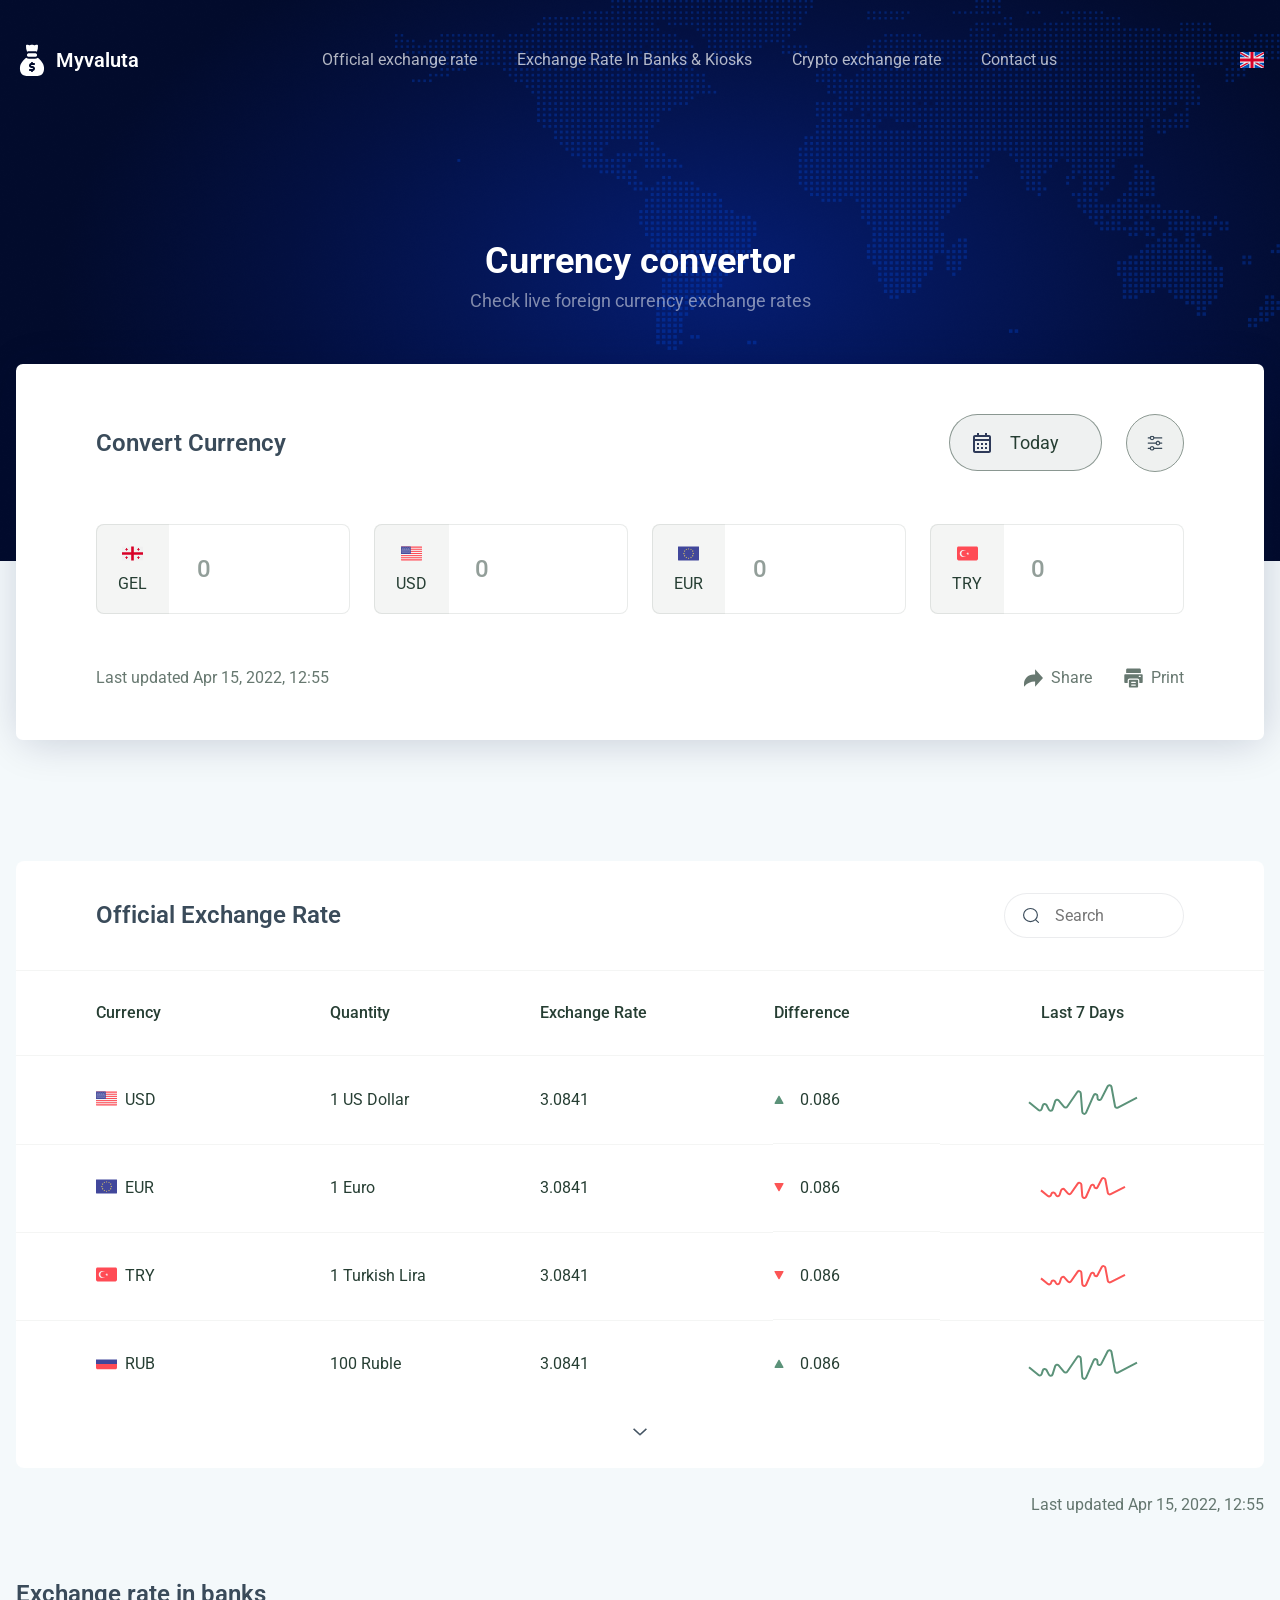
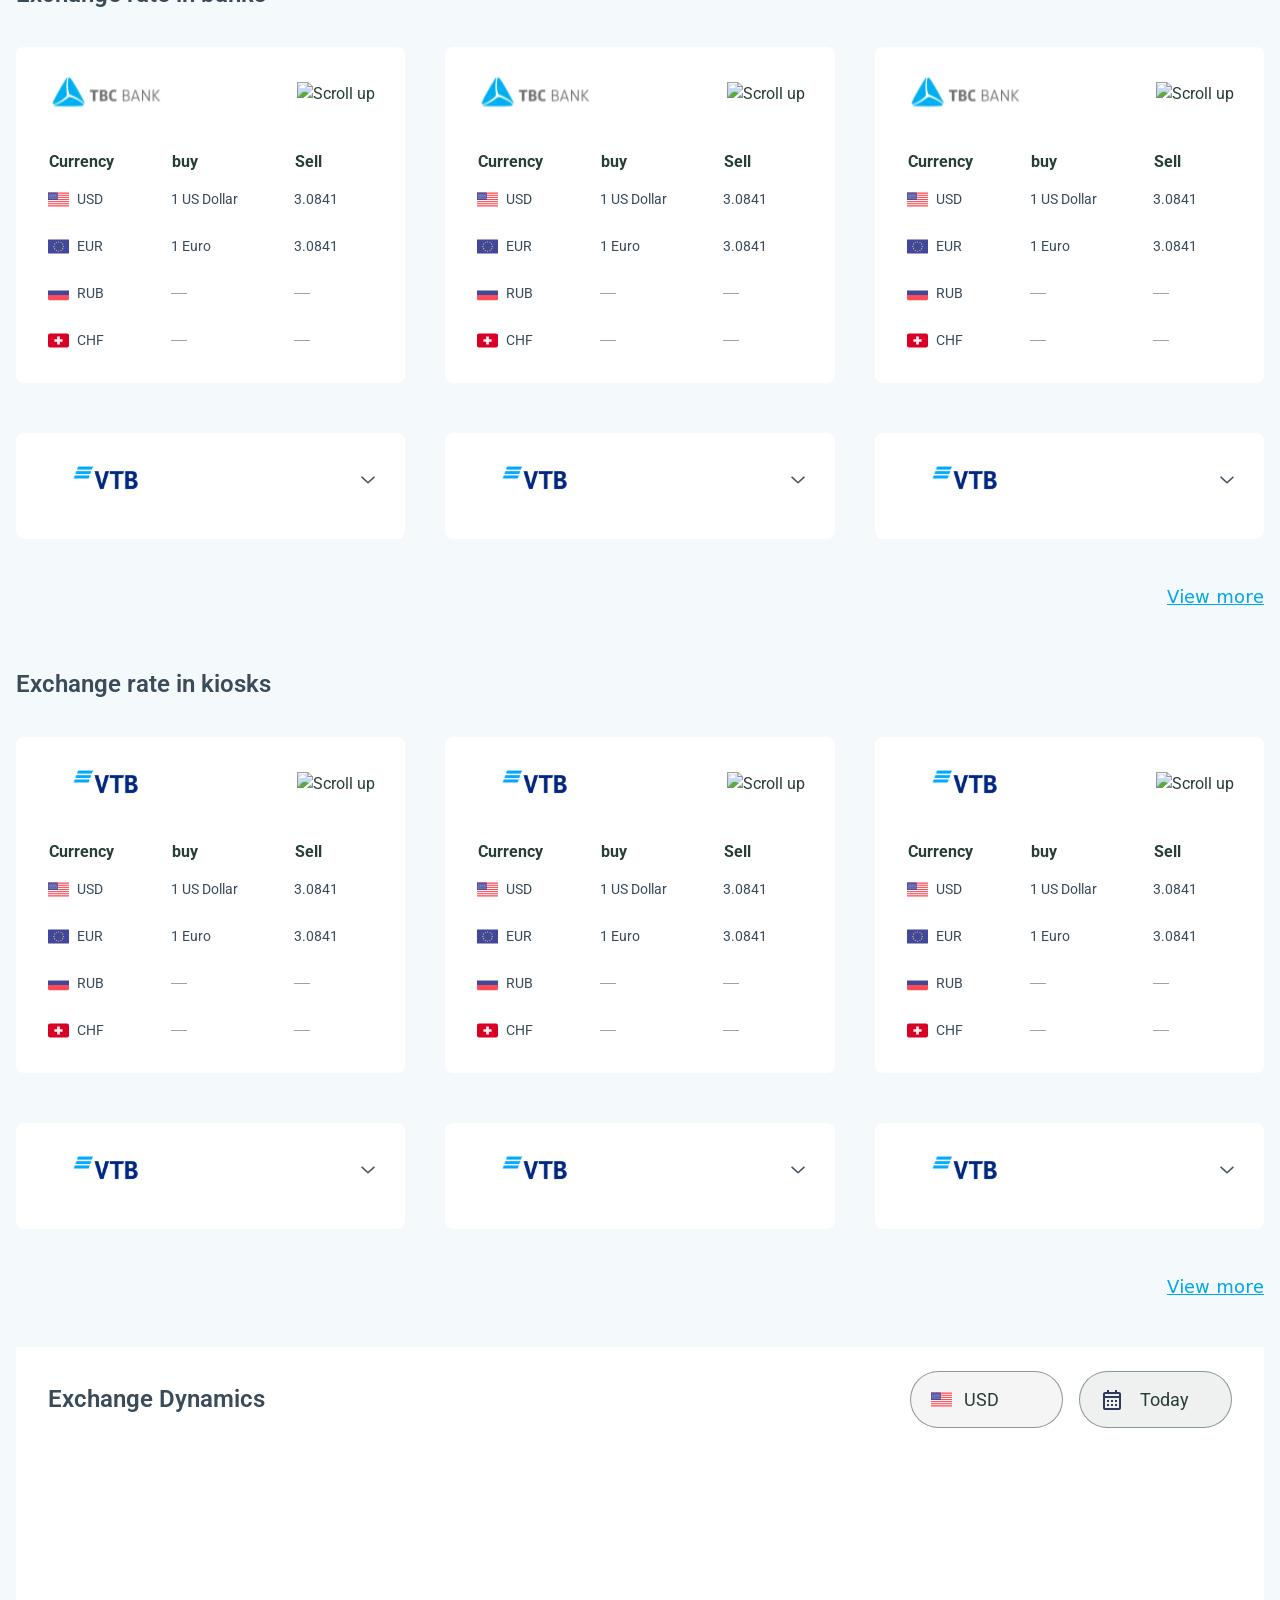
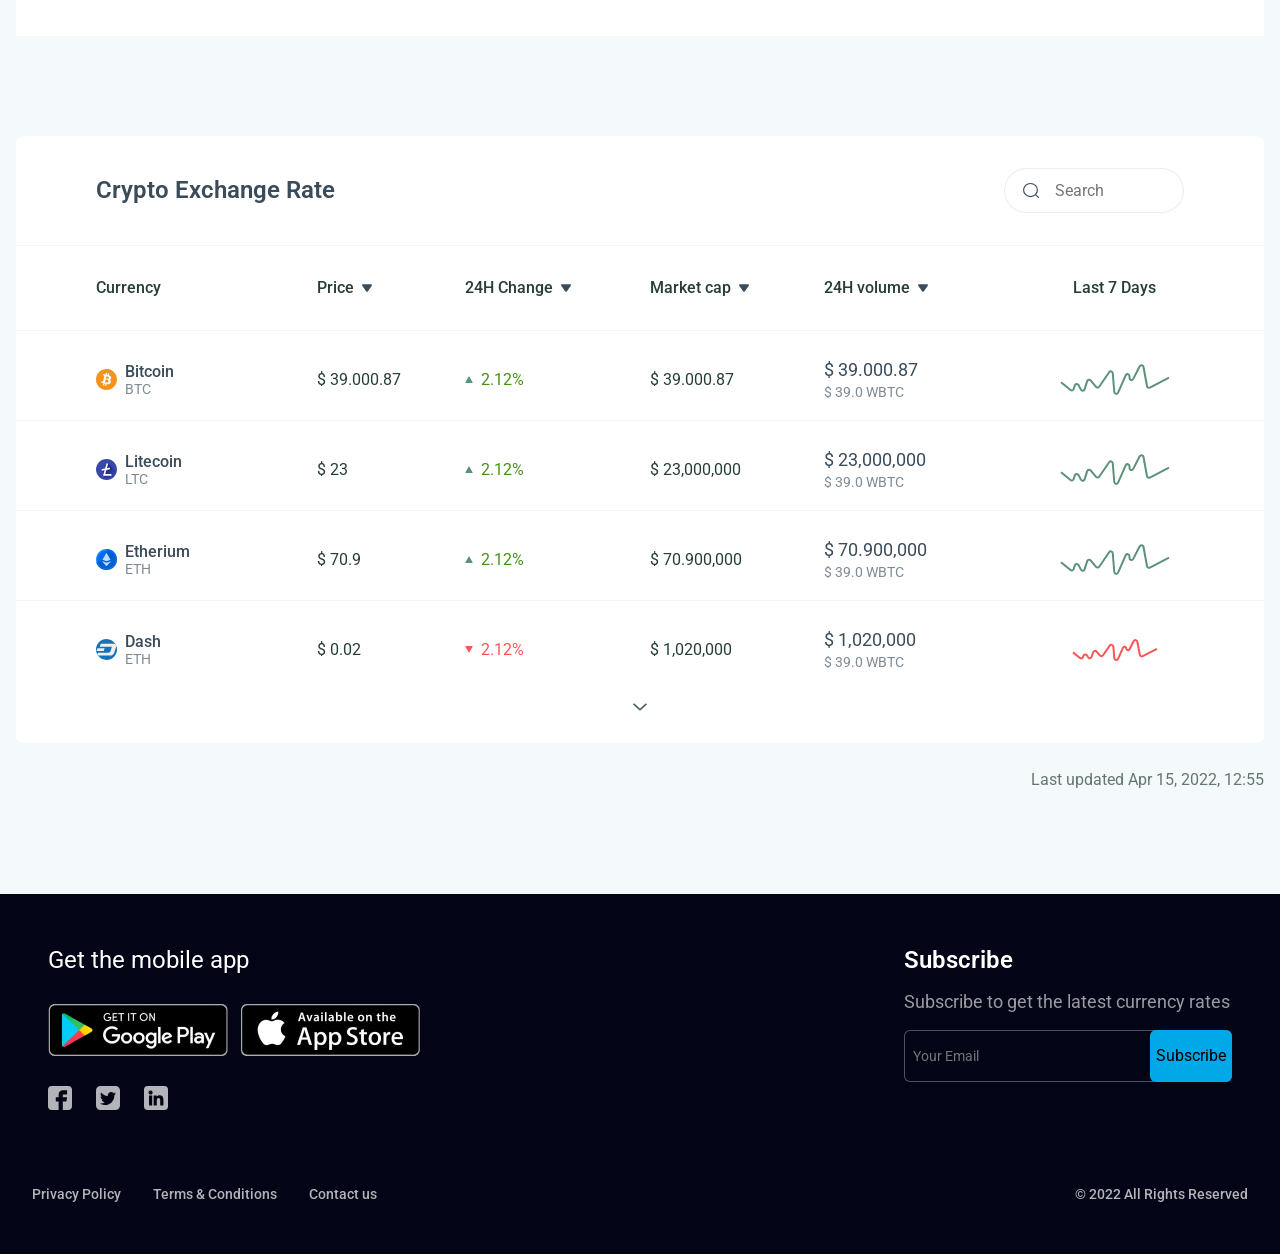
==== index.html @ 091dac07 "1 1" ====
<!DOCTYPE html>
<html lang="en">

<head>
    <meta charset="UTF-8" />
    <meta http-equiv="X-UA-Compatible" content="IE=edge" />
    <meta name="viewport" content="width=device-width, initial-scale=1.0" />
    <title>Myvaluta</title>

    <!-- chart js -->
    <script src="https://cdn.jsdelivr.net/npm/chart.js@3.7.1/dist/chart.min.js"></script>

    <!-- font -->
    <link rel="preconnect" href="https://fonts.googleapis.com" />
    <link rel="preconnect" href="https://fonts.gstatic.com" crossorigin />
    <link href="https://fonts.googleapis.com/css2?family=Roboto:wght@400;500;600&display=swap" rel="stylesheet" />

    <!-- css -->
    <link rel="stylesheet" href="assets/css/style.css" />

    <!-- js -->
    <script src="https://code.jquery.com/jquery-3.6.0.min.js" integrity="sha256-/xUj+3OJU5yExlq6GSYGSHk7tPXikynS7ogEvDej/m4=" crossorigin="anonymous"></script>
    <script src="assets/js/script.js" defer></script>
</head>

<body class="en">
    <header class="header">
        <!-- <img class="header-bgimg-absolute" src="assets/images/world-map.svg" alt="World map"> -->

        <div class="container">
            <div class="header__top flex space-between align-center">
                <div class="logo">
                    <a href="/" class="fz-800">
                        <img src="assets/images/money bag.svg" alt="Myvaluta Logo" /> Myvaluta
                    </a>
                </div>
                <ul class="header-navigation">
                    <li><a href="#">Official exchange rate</a></li>
                    <li><a href="#">Exchange Rate In Banks & Kiosks</a></li>
                    <li><a href="#">Crypto exchange rate</a></li>
                    <li><a href="contactpage.html">Contact us</a></li>
                </ul>
                <ul class="languages">
                    <li>
                        <a href="#" class="active">
                            <img id="en" src="assets/images/flags/uk.svg" alt="English" />
                            <img id="ge" class="hidden-language-img" src="assets/images/flags/geo.svg" alt="Georgian">
                        </a>
                    </li>
                </ul>
                <img id="burgerbar" onclick="openpopup('.burger-bar-menu-main')" class="burger-bar" src="assets/images/burger-bar.svg" alt="burger-bar">
            </div>
        </div>
        <div class="heading-div">
            <h1>Currency convertor</h1>
            <p>Check live foreign currency exchange rates</p>
        </div>
        <div class="converter-parent container">
            <div class="convert">
                <header class="flex space-between align-center">
                    <h2 class="heading-2">Convert Currency</h2>
                    <div class="filter-n-calendar-container">
                        <div class="filter filter-by-date">
                            <button>
                                    <img src="assets/images/calendar.svg" alt="" />
                                    <span class="date-value">Today</span>
                                    <img src="assets/images/down-arrow 4.svg" alt="" />
                                </button>
                            <div class="date-input-wrap">
                                <input type="date" name="" id="" />
                            </div>
                        </div>
                        <div class="filter-icon-container" onclick="openpopup('.popup-currency-selectors')">
                            <img src="./assets/images/filter.svg" alt="Filter" height="16px" width="16px">
                        </div>
                    </div>
                </header>
                <div class="converter">
                    <!-- currency input 1 -->
                    <div class="currency-input">
                        <div class="currency-picker dropdown">
                            <button>
                    <div>
                        <img src="assets/images/flags/geo.svg" alt="" />
                        gel
                    </div>
                    </button>

                            <div class="currency-options dropdown-options">
                                <button value="usd">
                        <img src="assets/images/flags/us.svg" alt="" />
                        usd
                    </button>
                                <button value="eur">
                        <img src="assets/images/flags/eur.svg" alt="" />
                        eur
                    </button>
                                <button value="gel">
                        <img src="assets/images/flags/geo.svg" alt="" />
                        gel
                    </button>
                            </div>
                        </div>
                        <input type="number" name="" id="" placeholder="0" />
                    </div>
                    <!-- end currency input 1 -->

                    <!-- currency input 2 -->
                    <div class="currency-input">
                        <div class="currency-picker dropdown">
                            <button>
                    <div>
                        <img src="assets/images/flags/us.svg" alt="" />
                        usd
                    </div>
                    </button>

                            <div class="currency-options dropdown-options">
                                <button value="usd">
                        <img src="assets/images/flags/us.svg" alt="" />
                        usd
                    </button>
                                <button value="eur">
                        <img src="assets/images/flags/eur.svg" alt="" />
                        eur
                    </button>
                                <button value="gel">
                        <img src="assets/images/flags/geo.svg" alt="" />
                        gel
                    </button>
                            </div>
                        </div>
                        <input type="number" name="" id="" placeholder="0" />
                    </div>
                    <!-- end currency input 2 -->

                    <!-- currency input 3 -->
                    <div class="currency-input">
                        <div class="currency-picker dropdown">
                            <button>
                    <div>
                        <img src="assets/images/flags/eur.svg" alt="" />
                        eur
                    </div>
                    </button>

                            <div class="currency-options dropdown-options">
                                <button value="usd">
                        <img src="assets/images/flags/us.svg" alt="" />
                        usd
                    </button>
                                <button value="eur">
                        <img src="assets/images/flags/eur.svg" alt="" />
                        eur
                    </button>
                                <button value="gel">
                        <img src="assets/images/flags/geo.svg" alt="" />
                        gel
                    </button>
                            </div>
                        </div>
                        <input type="number" name="" id="" placeholder="0" />
                    </div>
                    <!-- end currency input 3 -->

                    <!-- currency input 4 -->
                    <div class="currency-input">
                        <div class="currency-picker dropdown">
                            <button>
                    <div>
                        <img src="assets/images/flags/try.svg" alt="" />
                        try
                    </div>
                    </button>

                            <div class="currency-options dropdown-options">
                                <button value="usd">
                        <img src="assets/images/flags/us.svg" alt="" />
                        usd
                    </button>
                                <button value="eur">
                        <img src="assets/images/flags/eur.svg" alt="" />
                        eur
                    </button>
                                <button value="gel">
                        <img src="assets/images/flags/geo.svg" alt="" />
                        gel
                    </button>
                            </div>
                        </div>
                        <input type="number" name="" id="" placeholder="0" />
                    </div>
                    <!-- end currency input 4 -->

                    <!-- currency input 5 -->
                    <!-- <div class="currency-input">
                            <div class="currency-picker dropdown">
                                <button>
                    <div>
                        <img src="assets/images/flags/rus.svg" alt="" />
                        rub
                    </div>
                    </button>

                                <div class="currency-options dropdown-options">
                                    <button value="usd">
                        <img src="assets/images/flags/us.svg" alt="" />
                        usd
                    </button>
                                    <button value="eur">
                        <img src="assets/images/flags/eur.svg" alt="" />
                        eur
                    </button>
                                    <button value="gel">
                        <img src="assets/images/flags/geo.svg" alt="" />
                        gel
                    </button>
                                </div>
                            </div>
                            <input type="number" name="" id="" placeholder="0" />
                        </div> -->
                    <!-- end currency input 5 -->

                    <!-- currency input 6 -->
                    <!-- <div class="currency-input">
                            <div class="currency-picker dropdown">
                                <button>
                    <div>
                        <img src="assets/images/flags/uk.svg" alt="" />
                        GBP
                    </div>
                    </button>

                                <div class="currency-options dropdown-options">
                                    <button value="usd">
                        <img src="assets/images/flags/us.svg" alt="" />
                        usd
                    </button>
                                    <button value="eur">
                        <img src="assets/images/flags/eur.svg" alt="" />
                        eur
                    </button>
                                    <button value="gel">
                        <img src="assets/images/flags/geo.svg" alt="" />
                        gel
                    </button>
                                </div>
                            </div>
                            <input type="number" name="" id="" placeholder="0" />
                        </div> -->
                    <!-- end currency input 6 -->
                </div>

                <div class="flex space-between margin-top">
                    <p class="text-accent hide-on-md">Last updated Apr 15, 2022, 12:55</p>

                    <div class="convert__actions">
                        <a onclick="sharepopup('.share-popup')" id="shareA" href="#">
                            <img src="assets/images/share.svg" alt="" /> Share
                        </a>
                        <a href="#">
                            <img src="assets/images/printer.svg" alt="" /> Print
                        </a>
                    </div>
                </div>
            </div>
        </div>
    </header>
    <main class="container main-part">
        <section class="section main-section-all-content">
            <!-- exchange rates -->
            <div class="tab-content">
                <!-- first div of official exchanges -->
                <div class="exchange active" data-tab-content id="fiat">
                    <header class="exchange__header table-header flex space-between">
                        <h2 class="heading-2">Official Exchange Rate</h2>
                        <input type="text" class="search-control" placeholder="Search">
                    </header>
                    <div class="exchange-table">
                        <table>
                            <thead>
                                <tr>
                                    <th>Currency</th>
                                    <th>Quantity</th>
                                    <th>Exchange Rate</th>
                                    <th>Difference</th>
                                    <th>Last 7 Days</th>
                                </tr>
                            </thead>
                            <tbody>
                                <tr class="currency-sticky">
                                    <td>
                                        <div class="flex gap" style="--gap: 0.5rem">
                                            <div>
                                                <img src="assets/images/flags/us.svg" alt="" />
                                            </div>
                                            USD
                                        </div>
                                    </td>
                                    <td>1 US Dollar</td>
                                    <td>3.0841</td>
                                    <td class="flex gap small-height"><img src="assets/images/green-arrow-up.svg" alt="Exchange Rate Increased"> 0.086</td>
                                    <td>
                                        <!-- <div> -->
                                        <img src="assets/images/Vector 2.svg" alt="" />
                                        <!-- </div> -->
                                    </td>
                                </tr>
                                <tr>
                                    <td>
                                        <div class="flex gap" style="--gap: 0.5rem">
                                            <div>
                                                <img src="assets/images/flags/eur.svg" alt="" />
                                            </div>
                                            EUR
                                        </div>
                                    </td>
                                    <td>1 Euro</td>
                                    <td>3.0841</td>
                                    <td class="flex gap small-height"><img src="assets/images/red-arrow-down.svg" alt="Exchange Rate Decreased">0.086</td>
                                    <td>
                                        <!-- <div> -->
                                        <img src="assets/images/Exchange-rate-decreased.svg" alt="Exchange Rate Amplitude" />
                                        <!-- </div> -->
                                    </td>
                                </tr>
                                <tr>
                                    <td>
                                        <div class="flex gap" style="--gap: 0.5rem">
                                            <div>
                                                <img src="assets/images/flags/try.svg" alt="" />
                                            </div>
                                            TRY
                                        </div>
                                    </td>
                                    <td>1 Turkish Lira</td>
                                    <td>3.0841</td>
                                    <td class="flex gap small-height"><img src="assets/images/red-arrow-down.svg" alt="Exchange Rate decreased"> 0.086</td>
                                    <td>
                                        <!-- <div> -->
                                        <img src="assets/images/Exchange-rate-decreased.svg" alt="Exchange Rate Amplitude" />
                                        <!-- </div> -->
                                    </td>
                                </tr>
                                <tr>
                                    <td>
                                        <div class="flex gap" style="--gap: 0.5rem">
                                            <div>
                                                <img src="assets/images/flags/rus.svg" alt="" />
                                            </div>
                                            RUB
                                        </div>
                                    </td>
                                    <td>100 Ruble</td>
                                    <td>3.0841</td>
                                    <td class="flex gap small-height"><img src="assets/images/green-arrow-up.svg" alt="Exchange Rate Increased">0.086</td>
                                    <td>
                                        <!-- <div> -->
                                        <img src="assets/images/Vector 2.svg" alt="" />
                                        <!-- </div> -->
                                    </td>
                                </tr>
                                <tr>
                                    <td>
                                        <div class="flex gap" style="--gap: 0.5rem">
                                            <div>
                                                <img src="assets/images/flags/us.svg" alt="" />
                                            </div>
                                            USD
                                        </div>
                                    </td>
                                    <td>1 US Dollar</td>
                                    <td>3.0841</td>
                                    <td class="flex gap small-height"><img src="assets/images/green-arrow-up.svg" alt="Exchange Rate Increased">0.086</td>
                                    <td>
                                        <!-- <div> -->
                                        <img src="assets/images/Vector 2.svg" alt="" />
                                        <!-- </div> -->
                                    </td>
                                </tr>
                                <tr>
                                    <td>
                                        <div class="flex gap" style="--gap: 0.5rem">
                                            <div>
                                                <img src="assets/images/flags/us.svg" alt="" />
                                            </div>
                                            USD
                                        </div>
                                    </td>
                                    <td>1 US Dollar</td>
                                    <td>3.0841</td>
                                    <td class="flex gap small-height"><img src="assets/images/green-arrow-up.svg" alt="Exchange Rate Increased">0.086</td>
                                    <td>
                                        <!-- <div> -->
                                        <img src="assets/images/Vector 2.svg" alt="" />
                                        <!-- </div> -->
                                    </td>
                                </tr>
                            </tbody>
                        </table>
                    </div>
                    <button class="show-more">
                        <img src="assets/images/Down_Arrow_3.svg" alt="" />
                    </button>
                    <p class="text-accent2" style="margin-top: 25px;">Last updated Apr 15, 2022, 12:55</p>
                </div>
            </div>
            <!-- second bank exchanges rate -->
            <div class="exchange active exchange-rate-parent" id="fiat">
                <header class="exchange__header flex space-betweenv bank-kiosk-header">
                    <h2 class="heading-2">Exchange rate in banks</h2>
                </header>
                <div class="banks-table">
                    <div class="banks-row" id="row-1">
                        <div class="bank">
                            <header class="scroll-toggle-btn active">
                                <img class="bank-logo" src="assets/images/TBC.svg" alt="TBC">
                                <img class="bank-arrow-down1 bank-arrow-down" src="assets/images/Down_Arrow_3.svg" alt="Scroll Down" style="display: none;">
                                <img class="bank-arrow-up1 bank-arrow-up" src="assets/images/Up_Arrow_3.svg" alt="Scroll up" style="display: block;">
                            </header>
                            <img class="divider" src="assets/images/Line 3.svg" alt="divider">
                            <table class="currenciestable" style="display: table;">
                                <thead>
                                    <tr>
                                        <th>Currency</th>
                                        <th>buy</th>
                                        <th>Sell</th>
                                    </tr>
                                </thead>

                                <tbody>
                                    <tr>
                                        <td>
                                            <div class="flex gap" style="--gap: 0.5rem">
                                                <div>
                                                    <img src="assets/images/flags/us.svg" alt="" />
                                                </div>
                                                USD
                                            </div>
                                        </td>
                                        <td>1 US Dollar</td>
                                        <td>3.0841</td>
                                    </tr>
                                    <tr>
                                        <td>
                                            <div class="flex gap" style="--gap: 0.5rem">
                                                <div>
                                                    <img src="assets/images/flags/eur.svg" alt="" />
                                                </div>
                                                EUR
                                            </div>
                                        </td>
                                        <td>1 Euro</td>
                                        <td>3.0841</td>
                                    </tr>
                                    <tr>
                                        <td>
                                            <div class="flex gap" style="--gap: 0.5rem">
                                                <div>
                                                    <img src="assets/images/flags/rus.svg" alt="" />
                                                </div>
                                                RUB
                                            </div>
                                        </td>
                                        <td><img src="assets/images/Line.svg" alt="N/A"></td>
                                        <td><img src="assets/images/Line.svg" alt="N/A"></td>
                                    </tr>
                                    <tr>
                                        <td>
                                            <div class="flex gap" style="--gap: 0.5rem">
                                                <div>
                                                    <img src="assets/images/flags/switzerland.svg" alt="Swiss" />
                                                </div>
                                                CHF
                                            </div>
                                        </td>
                                        <td><img src="assets/images/Line.svg" alt="N/A"></td>
                                        <td><img src="assets/images/Line.svg" alt="N/A"></td>
                                    </tr>
                                </tbody>
                            </table>
                        </div>
                        <div class="bank">
                            <header class="scroll-toggle-btn active">
                                <img class="bank-logo" src="assets/images/TBC.svg" alt="TBC">
                                <img class="bank-arrow-down1 bank-arrow-down" src="assets/images/Down_Arrow_3.svg" alt="Scroll Down" style="display: none;">
                                <img class="bank-arrow-up1 bank-arrow-up" src="assets/images/Up_Arrow_3.svg" alt="Scroll up" style="display: block;">
                            </header>
                            <img class="divider" src="assets/images/Line 3.svg" alt="divider">
                            <table class="currenciestable" style="display: table;">
                                <thead>
                                    <tr>
                                        <th>Currency</th>
                                        <th>buy</th>
                                        <th>Sell</th>
                                    </tr>
                                </thead>

                                <tbody>
                                    <tr>
                                        <td>
                                            <div class="flex gap" style="--gap: 0.5rem">
                                                <div>
                                                    <img src="assets/images/flags/us.svg" alt="" />
                                                </div>
                                                USD
                                            </div>
                                        </td>
                                        <td>1 US Dollar</td>
                                        <td>3.0841</td>
                                    </tr>
                                    <tr>
                                        <td>
                                            <div class="flex gap" style="--gap: 0.5rem">
                                                <div>
                                                    <img src="assets/images/flags/eur.svg" alt="" />
                                                </div>
                                                EUR
                                            </div>
                                        </td>
                                        <td>1 Euro</td>
                                        <td>3.0841</td>
                                    </tr>
                                    <tr>
                                        <td>
                                            <div class="flex gap" style="--gap: 0.5rem">
                                                <div>
                                                    <img src="assets/images/flags/rus.svg" alt="" />
                                                </div>
                                                RUB
                                            </div>
                                        </td>
                                        <td><img src="assets/images/Line.svg" alt="N/A"></td>
                                        <td><img src="assets/images/Line.svg" alt="N/A"></td>
                                    </tr>
                                    <tr>
                                        <td>
                                            <div class="flex gap" style="--gap: 0.5rem">
                                                <div>
                                                    <img src="assets/images/flags/switzerland.svg" alt="Swiss" />
                                                </div>
                                                CHF
                                            </div>
                                        </td>
                                        <td><img src="assets/images/Line.svg" alt="N/A"></td>
                                        <td><img src="assets/images/Line.svg" alt="N/A"></td>
                                    </tr>
                                </tbody>
                            </table>
                        </div>
                        <div class="bank">
                            <header class="scroll-toggle-btn active">
                                <img class="bank-logo" src="assets/images/TBC.svg" alt="TBC">
                                <img class="bank-arrow-down1 bank-arrow-down" src="assets/images/Down_Arrow_3.svg" alt="Scroll Down" style="display: none;">
                                <img class="bank-arrow-up1 bank-arrow-up" src="assets/images/Up_Arrow_3.svg" alt="Scroll up" style="display: block;">
                            </header>
                            <img class="divider" src="assets/images/Line 3.svg" alt="divider">
                            <table class="currenciestable" style="display: table;">
                                <thead>
                                    <tr>
                                        <th>Currency</th>
                                        <th>buy</th>
                                        <th>Sell</th>
                                    </tr>
                                </thead>

                                <tbody>
                                    <tr>
                                        <td>
                                            <div class="flex gap" style="--gap: 0.5rem">
                                                <div>
                                                    <img src="assets/images/flags/us.svg" alt="" />
                                                </div>
                                                USD
                                            </div>
                                        </td>
                                        <td>1 US Dollar</td>
                                        <td>3.0841</td>
                                    </tr>
                                    <tr>
                                        <td>
                                            <div class="flex gap" style="--gap: 0.5rem">
                                                <div>
                                                    <img src="assets/images/flags/eur.svg" alt="" />
                                                </div>
                                                EUR
                                            </div>
                                        </td>
                                        <td>1 Euro</td>
                                        <td>3.0841</td>
                                    </tr>
                                    <tr>
                                        <td>
                                            <div class="flex gap" style="--gap: 0.5rem">
                                                <div>
                                                    <img src="assets/images/flags/rus.svg" alt="" />
                                                </div>
                                                RUB
                                            </div>
                                        </td>
                                        <td><img src="assets/images/Line.svg" alt="N/A"></td>
                                        <td><img src="assets/images/Line.svg" alt="N/A"></td>
                                    </tr>
                                    <tr>
                                        <td>
                                            <div class="flex gap" style="--gap: 0.5rem">
                                                <div>
                                                    <img src="assets/images/flags/switzerland.svg" alt="Swiss" />
                                                </div>
                                                CHF
                                            </div>
                                        </td>
                                        <td><img src="assets/images/Line.svg" alt="N/A"></td>
                                        <td><img src="assets/images/Line.svg" alt="N/A"></td>
                                    </tr>
                                </tbody>
                            </table>
                        </div>
                    </div>
                    <div class="banks-row" id="row-2">
                        <div class="bank">
                            <header class="scroll-toggle-btn">
                                <img class="bank-logo" src="assets/images/VTB.svg" alt="VTB">
                                <img class="bank-arrow-down1 bank-arrow-down" src="assets/images/Down_Arrow_3.svg" alt="Scroll Down">
                                <img class="bank-arrow-up1 bank-arrow-up" src="assets/images/Up_Arrow_3.svg" alt="Scroll up">
                            </header>
                            <img class="divider" src="assets/images/Line 3.svg" alt="divider">
                            <table class="currenciestable">
                                <thead>
                                    <tr>
                                        <th>Currency</th>
                                        <th>buy</th>
                                        <th>Sell</th>
                                    </tr>
                                </thead>

                                <tbody>
                                    <tr>
                                        <td>
                                            <div class="flex gap" style="--gap: 0.5rem">
                                                <div>
                                                    <img src="assets/images/flags/us.svg" alt="" />
                                                </div>
                                                USD
                                            </div>
                                        </td>
                                        <td>1 US Dollar</td>
                                        <td>3.0841</td>
                                    </tr>
                                    <tr>
                                        <td>
                                            <div class="flex gap" style="--gap: 0.5rem">
                                                <div>
                                                    <img src="assets/images/flags/eur.svg" alt="" />
                                                </div>
                                                EUR
                                            </div>
                                        </td>
                                        <td>1 Euro</td>
                                        <td>3.0841</td>
                                    </tr>
                                    <tr>
                                        <td>
                                            <div class="flex gap" style="--gap: 0.5rem">
                                                <div>
                                                    <img src="assets/images/flags/rus.svg" alt="" />
                                                </div>
                                                RUB
                                            </div>
                                        </td>
                                        <td><img src="assets/images/Line.svg" alt="N/A"></td>
                                        <td><img src="assets/images/Line.svg" alt="N/A"></td>
                                    </tr>
                                    <tr>
                                        <td>
                                            <div class="flex gap" style="--gap: 0.5rem">
                                                <div>
                                                    <img src="assets/images/flags/switzerland.svg" alt="Swiss" />
                                                </div>
                                                CHF
                                            </div>
                                        </td>
                                        <td><img src="assets/images/Line.svg" alt="N/A"></td>
                                        <td><img src="assets/images/Line.svg" alt="N/A"></td>
                                    </tr>
                                </tbody>
                            </table>
                        </div>
                        <div class="bank">
                            <header class="scroll-toggle-btn">
                                <img class="bank-logo" src="assets/images/VTB.svg" alt="VTB">
                                <img class="bank-arrow-down1 bank-arrow-down" src="assets/images/Down_Arrow_3.svg" alt="Scroll Down">
                                <img class="bank-arrow-up1 bank-arrow-up" src="assets/images/Up_Arrow_3.svg" alt="Scroll up">
                            </header>
                            <img class="divider" src="assets/images/Line 3.svg" alt="divider">
                            <table class="currenciestable">
                                <thead>
                                    <tr>
                                        <th>Currency</th>
                                        <th>buy</th>
                                        <th>Sell</th>
                                    </tr>
                                </thead>

                                <tbody>
                                    <tr>
                                        <td>
                                            <div class="flex gap" style="--gap: 0.5rem">
                                                <div>
                                                    <img src="assets/images/flags/us.svg" alt="" />
                                                </div>
                                                USD
                                            </div>
                                        </td>
                                        <td>1 US Dollar</td>
                                        <td>3.0841</td>
                                    </tr>
                                    <tr>
                                        <td>
                                            <div class="flex gap" style="--gap: 0.5rem">
                                                <div>
                                                    <img src="assets/images/flags/eur.svg" alt="" />
                                                </div>
                                                EUR
                                            </div>
                                        </td>
                                        <td>1 Euro</td>
                                        <td>3.0841</td>
                                    </tr>
                                    <tr>
                                        <td>
                                            <div class="flex gap" style="--gap: 0.5rem">
                                                <div>
                                                    <img src="assets/images/flags/rus.svg" alt="" />
                                                </div>
                                                RUB
                                            </div>
                                        </td>
                                        <td><img src="assets/images/Line.svg" alt="N/A"></td>
                                        <td><img src="assets/images/Line.svg" alt="N/A"></td>
                                    </tr>
                                    <tr>
                                        <td>
                                            <div class="flex gap" style="--gap: 0.5rem">
                                                <div>
                                                    <img src="assets/images/flags/switzerland.svg" alt="Swiss" />
                                                </div>
                                                CHF
                                            </div>
                                        </td>
                                        <td><img src="assets/images/Line.svg" alt="N/A"></td>
                                        <td><img src="assets/images/Line.svg" alt="N/A"></td>
                                    </tr>
                                </tbody>
                            </table>
                        </div>
                        <div class="bank">
                            <header class="scroll-toggle-btn">
                                <img class="bank-logo" src="assets/images/VTB.svg" alt="VTB">
                                <img class="bank-arrow-down1 bank-arrow-down" src="assets/images/Down_Arrow_3.svg" alt="Scroll Down">
                                <img class="bank-arrow-up1 bank-arrow-up" src="assets/images/Up_Arrow_3.svg" alt="Scroll up">
                            </header>
                            <img class="divider" src="assets/images/Line 3.svg" alt="divider">
                            <table class="currenciestable">
                                <thead>
                                    <tr>
                                        <th>Currency</th>
                                        <th>buy</th>
                                        <th>Sell</th>
                                    </tr>
                                </thead>

                                <tbody>
                                    <tr>
                                        <td>
                                            <div class="flex gap" style="--gap: 0.5rem">
                                                <div>
                                                    <img src="assets/images/flags/us.svg" alt="" />
                                                </div>
                                                USD
                                            </div>
                                        </td>
                                        <td>1 US Dollar</td>
                                        <td>3.0841</td>
                                    </tr>
                                    <tr>
                                        <td>
                                            <div class="flex gap" style="--gap: 0.5rem">
                                                <div>
                                                    <img src="assets/images/flags/eur.svg" alt="" />
                                                </div>
                                                EUR
                                            </div>
                                        </td>
                                        <td>1 Euro</td>
                                        <td>3.0841</td>
                                    </tr>
                                    <tr>
                                        <td>
                                            <div class="flex gap" style="--gap: 0.5rem">
                                                <div>
                                                    <img src="assets/images/flags/rus.svg" alt="" />
                                                </div>
                                                RUB
                                            </div>
                                        </td>
                                        <td><img src="assets/images/Line.svg" alt="N/A"></td>
                                        <td><img src="assets/images/Line.svg" alt="N/A"></td>
                                    </tr>
                                    <tr>
                                        <td>
                                            <div class="flex gap" style="--gap: 0.5rem">
                                                <div>
                                                    <img src="assets/images/flags/switzerland.svg" alt="Swiss" />
                                                </div>
                                                CHF
                                            </div>
                                        </td>
                                        <td><img src="assets/images/Line.svg" alt="N/A"></td>
                                        <td><img src="assets/images/Line.svg" alt="N/A"></td>
                                    </tr>
                                </tbody>
                            </table>
                        </div>
                    </div>
                    <div class="banks-row" style="display:none;" id="row-3">
                        <div class="bank">
                            <header class="scroll-toggle-btn">
                                <img class="bank-logo" src="assets/images/VTB.svg" alt="VTB">
                                <img class="bank-arrow-down1 bank-arrow-down" src="assets/images/Down_Arrow_3.svg" alt="Scroll Down">
                                <img class="bank-arrow-up1 bank-arrow-up" src="assets/images/Up_Arrow_3.svg" alt="Scroll up">
                            </header>
                            <img class="divider" src="assets/images/Line 3.svg" alt="divider">
                            <table class="currenciestable">
                                <thead>
                                    <tr>
                                        <th>Currency</th>
                                        <th>buy</th>
                                        <th>Sell</th>
                                    </tr>
                                </thead>

                                <tbody>
                                    <tr>
                                        <td>
                                            <div class="flex gap" style="--gap: 0.5rem">
                                                <div>
                                                    <img src="assets/images/flags/us.svg" alt="" />
                                                </div>
                                                USD
                                            </div>
                                        </td>
                                        <td>1 US Dollar</td>
                                        <td>3.0841</td>
                                    </tr>
                                    <tr>
                                        <td>
                                            <div class="flex gap" style="--gap: 0.5rem">
                                                <div>
                                                    <img src="assets/images/flags/eur.svg" alt="" />
                                                </div>
                                                EUR
                                            </div>
                                        </td>
                                        <td>1 Euro</td>
                                        <td>3.0841</td>
                                    </tr>
                                    <tr>
                                        <td>
                                            <div class="flex gap" style="--gap: 0.5rem">
                                                <div>
                                                    <img src="assets/images/flags/rus.svg" alt="" />
                                                </div>
                                                RUB
                                            </div>
                                        </td>
                                        <td><img src="assets/images/Line.svg" alt="N/A"></td>
                                        <td><img src="assets/images/Line.svg" alt="N/A"></td>
                                    </tr>
                                    <tr>
                                        <td>
                                            <div class="flex gap" style="--gap: 0.5rem">
                                                <div>
                                                    <img src="assets/images/flags/switzerland.svg" alt="Swiss" />
                                                </div>
                                                CHF
                                            </div>
                                        </td>
                                        <td><img src="assets/images/Line.svg" alt="N/A"></td>
                                        <td><img src="assets/images/Line.svg" alt="N/A"></td>
                                    </tr>
                                </tbody>
                            </table>
                        </div>
                        <div class="bank">
                            <header class="scroll-toggle-btn">
                                <img class="bank-logo" src="assets/images/VTB.svg" alt="VTB">
                                <img class="bank-arrow-down1 bank-arrow-down" src="assets/images/Down_Arrow_3.svg" alt="Scroll Down">
                                <img class="bank-arrow-up1 bank-arrow-up" src="assets/images/Up_Arrow_3.svg" alt="Scroll up">
                            </header>
                            <img class="divider" src="assets/images/Line 3.svg" alt="divider">
                            <table class="currenciestable">
                                <thead>
                                    <tr>
                                        <th>Currency</th>
                                        <th>buy</th>
                                        <th>Sell</th>
                                    </tr>
                                </thead>

                                <tbody>
                                    <tr>
                                        <td>
                                            <div class="flex gap" style="--gap: 0.5rem">
                                                <div>
                                                    <img src="assets/images/flags/us.svg" alt="" />
                                                </div>
                                                USD
                                            </div>
                                        </td>
                                        <td>1 US Dollar</td>
                                        <td>3.0841</td>
                                    </tr>
                                    <tr>
                                        <td>
                                            <div class="flex gap" style="--gap: 0.5rem">
                                                <div>
                                                    <img src="assets/images/flags/eur.svg" alt="" />
                                                </div>
                                                EUR
                                            </div>
                                        </td>
                                        <td>1 Euro</td>
                                        <td>3.0841</td>
                                    </tr>
                                    <tr>
                                        <td>
                                            <div class="flex gap" style="--gap: 0.5rem">
                                                <div>
                                                    <img src="assets/images/flags/rus.svg" alt="" />
                                                </div>
                                                RUB
                                            </div>
                                        </td>
                                        <td><img src="assets/images/Line.svg" alt="N/A"></td>
                                        <td><img src="assets/images/Line.svg" alt="N/A"></td>
                                    </tr>
                                    <tr>
                                        <td>
                                            <div class="flex gap" style="--gap: 0.5rem">
                                                <div>
                                                    <img src="assets/images/flags/switzerland.svg" alt="Swiss" />
                                                </div>
                                                CHF
                                            </div>
                                        </td>
                                        <td><img src="assets/images/Line.svg" alt="N/A"></td>
                                        <td><img src="assets/images/Line.svg" alt="N/A"></td>
                                    </tr>
                                </tbody>
                            </table>
                        </div>
                        <div class="bank">
                            <header class="scroll-toggle-btn">
                                <img class="bank-logo" src="assets/images/VTB.svg" alt="VTB">
                                <img class="bank-arrow-down1 bank-arrow-down" src="assets/images/Down_Arrow_3.svg" alt="Scroll Down">
                                <img class="bank-arrow-up1 bank-arrow-up" src="assets/images/Up_Arrow_3.svg" alt="Scroll up">
                            </header>
                            <img class="divider" src="assets/images/Line 3.svg" alt="divider">
                            <table class="currenciestable">
                                <thead>
                                    <tr>
                                        <th>Currency</th>
                                        <th>buy</th>
                                        <th>Sell</th>
                                    </tr>
                                </thead>

                                <tbody>
                                    <tr>
                                        <td>
                                            <div class="flex gap" style="--gap: 0.5rem">
                                                <div>
                                                    <img src="assets/images/flags/us.svg" alt="" />
                                                </div>
                                                USD
                                            </div>
                                        </td>
                                        <td>1 US Dollar</td>
                                        <td>3.0841</td>
                                    </tr>
                                    <tr>
                                        <td>
                                            <div class="flex gap" style="--gap: 0.5rem">
                                                <div>
                                                    <img src="assets/images/flags/eur.svg" alt="" />
                                                </div>
                                                EUR
                                            </div>
                                        </td>
                                        <td>1 Euro</td>
                                        <td>3.0841</td>
                                    </tr>
                                    <tr>
                                        <td>
                                            <div class="flex gap" style="--gap: 0.5rem">
                                                <div>
                                                    <img src="assets/images/flags/rus.svg" alt="" />
                                                </div>
                                                RUB
                                            </div>
                                        </td>
                                        <td><img src="assets/images/Line.svg" alt="N/A"></td>
                                        <td><img src="assets/images/Line.svg" alt="N/A"></td>
                                    </tr>
                                    <tr>
                                        <td>
                                            <div class="flex gap" style="--gap: 0.5rem">
                                                <div>
                                                    <img src="assets/images/flags/switzerland.svg" alt="Swiss" />
                                                </div>
                                                CHF
                                            </div>
                                        </td>
                                        <td><img src="assets/images/Line.svg" alt="N/A"></td>
                                        <td><img src="assets/images/Line.svg" alt="N/A"></td>
                                    </tr>
                                </tbody>
                            </table>
                        </div>
                    </div>
                    <a class="view-more view-more-banks">View more</a>
                </div>
            </div>
            <!-- Third Exchanges in Kiosk -->
            <div class="exchange active exchange-rate-parent" data-tab-content id="fiat">
                <header class="exchange__header flex space-between bank-kiosk-header">
                    <h2 class="heading-2">Exchange rate in kiosks</h2>
                </header>
                <div class="banks-table">
                    <div class="banks-row" id="row-4">
                        <div class="bank">
                            <header class="scroll-toggle-btn active">
                                <img class="bank-logo" src="assets/images/VTB.svg" alt="VTB">
                                <img class="bank-arrow-down1 bank-arrow-down" src="assets/images/Down_Arrow_3.svg" alt="Scroll Down" style="display: none;">
                                <img class="bank-arrow-up1 bank-arrow-up" src="assets/images/Up_Arrow_3.svg" alt="Scroll up" style="display: block;">
                            </header>
                            <img class="divider" src="assets/images/Line 3.svg" alt="divider">
                            <table class="currenciestable" style="display: table;">
                                <thead>
                                    <tr>
                                        <th>Currency</th>
                                        <th>buy</th>
                                        <th>Sell</th>
                                    </tr>
                                </thead>

                                <tbody>
                                    <tr>
                                        <td>
                                            <div class="flex gap" style="--gap: 0.5rem">
                                                <div>
                                                    <img src="assets/images/flags/us.svg" alt="" />
                                                </div>
                                                USD
                                            </div>
                                        </td>
                                        <td>1 US Dollar</td>
                                        <td>3.0841</td>
                                    </tr>
                                    <tr>
                                        <td>
                                            <div class="flex gap" style="--gap: 0.5rem">
                                                <div>
                                                    <img src="assets/images/flags/eur.svg" alt="" />
                                                </div>
                                                EUR
                                            </div>
                                        </td>
                                        <td>1 Euro</td>
                                        <td>3.0841</td>
                                    </tr>
                                    <tr>
                                        <td>
                                            <div class="flex gap" style="--gap: 0.5rem">
                                                <div>
                                                    <img src="assets/images/flags/rus.svg" alt="" />
                                                </div>
                                                RUB
                                            </div>
                                        </td>
                                        <td><img src="assets/images/Line.svg" alt="N/A"></td>
                                        <td><img src="assets/images/Line.svg" alt="N/A"></td>
                                    </tr>
                                    <tr>
                                        <td>
                                            <div class="flex gap" style="--gap: 0.5rem">
                                                <div>
                                                    <img src="assets/images/flags/switzerland.svg" alt="Swiss" />
                                                </div>
                                                CHF
                                            </div>
                                        </td>
                                        <td><img src="assets/images/Line.svg" alt="N/A"></td>
                                        <td><img src="assets/images/Line.svg" alt="N/A"></td>
                                    </tr>
                                </tbody>
                            </table>
                        </div>
                        <div class="bank">
                            <header class="scroll-toggle-btn active">
                                <img class="bank-logo" src="assets/images/VTB.svg" alt="VTB">
                                <img class="bank-arrow-down1 bank-arrow-down" src="assets/images/Down_Arrow_3.svg" alt="Scroll Down" style="display: none;">
                                <img class="bank-arrow-up1 bank-arrow-up" src="assets/images/Up_Arrow_3.svg" alt="Scroll up" style="display: block;">
                            </header>
                            <img class="divider" src="assets/images/Line 3.svg" alt="divider">
                            <table class="currenciestable" style="display: table;">
                                <thead>
                                    <tr>
                                        <th>Currency</th>
                                        <th>buy</th>
                                        <th>Sell</th>
                                    </tr>
                                </thead>

                                <tbody>
                                    <tr>
                                        <td>
                                            <div class="flex gap" style="--gap: 0.5rem">
                                                <div>
                                                    <img src="assets/images/flags/us.svg" alt="" />
                                                </div>
                                                USD
                                            </div>
                                        </td>
                                        <td>1 US Dollar</td>
                                        <td>3.0841</td>
                                    </tr>
                                    <tr>
                                        <td>
                                            <div class="flex gap" style="--gap: 0.5rem">
                                                <div>
                                                    <img src="assets/images/flags/eur.svg" alt="" />
                                                </div>
                                                EUR
                                            </div>
                                        </td>
                                        <td>1 Euro</td>
                                        <td>3.0841</td>
                                    </tr>
                                    <tr>
                                        <td>
                                            <div class="flex gap" style="--gap: 0.5rem">
                                                <div>
                                                    <img src="assets/images/flags/rus.svg" alt="" />
                                                </div>
                                                RUB
                                            </div>
                                        </td>
                                        <td><img src="assets/images/Line.svg" alt="N/A"></td>
                                        <td><img src="assets/images/Line.svg" alt="N/A"></td>
                                    </tr>
                                    <tr>
                                        <td>
                                            <div class="flex gap" style="--gap: 0.5rem">
                                                <div>
                                                    <img src="assets/images/flags/switzerland.svg" alt="Swiss" />
                                                </div>
                                                CHF
                                            </div>
                                        </td>
                                        <td><img src="assets/images/Line.svg" alt="N/A"></td>
                                        <td><img src="assets/images/Line.svg" alt="N/A"></td>
                                    </tr>
                                </tbody>
                            </table>
                        </div>
                        <div class="bank">
                            <header class="scroll-toggle-btn active">
                                <img class="bank-logo" src="assets/images/VTB.svg" alt="VTB">
                                <img class="bank-arrow-down1 bank-arrow-down" src="assets/images/Down_Arrow_3.svg" alt="Scroll Down" style="display: none;">
                                <img class="bank-arrow-up1 bank-arrow-up" src="assets/images/Up_Arrow_3.svg" alt="Scroll up" style="display: block;">
                            </header>
                            <img class="divider" src="assets/images/Line 3.svg" alt="divider">
                            <table class="currenciestable" style="display: table;">
                                <thead>
                                    <tr>
                                        <th>Currency</th>
                                        <th>buy</th>
                                        <th>Sell</th>
                                    </tr>
                                </thead>

                                <tbody>
                                    <tr>
                                        <td>
                                            <div class="flex gap" style="--gap: 0.5rem">
                                                <div>
                                                    <img src="assets/images/flags/us.svg" alt="" />
                                                </div>
                                                USD
                                            </div>
                                        </td>
                                        <td>1 US Dollar</td>
                                        <td>3.0841</td>
                                    </tr>
                                    <tr>
                                        <td>
                                            <div class="flex gap" style="--gap: 0.5rem">
                                                <div>
                                                    <img src="assets/images/flags/eur.svg" alt="" />
                                                </div>
                                                EUR
                                            </div>
                                        </td>
                                        <td>1 Euro</td>
                                        <td>3.0841</td>
                                    </tr>
                                    <tr>
                                        <td>
                                            <div class="flex gap" style="--gap: 0.5rem">
                                                <div>
                                                    <img src="assets/images/flags/rus.svg" alt="" />
                                                </div>
                                                RUB
                                            </div>
                                        </td>
                                        <td><img src="assets/images/Line.svg" alt="N/A"></td>
                                        <td><img src="assets/images/Line.svg" alt="N/A"></td>
                                    </tr>
                                    <tr>
                                        <td>
                                            <div class="flex gap" style="--gap: 0.5rem">
                                                <div>
                                                    <img src="assets/images/flags/switzerland.svg" alt="Swiss" />
                                                </div>
                                                CHF
                                            </div>
                                        </td>
                                        <td><img src="assets/images/Line.svg" alt="N/A"></td>
                                        <td><img src="assets/images/Line.svg" alt="N/A"></td>
                                    </tr>
                                </tbody>
                            </table>
                        </div>
                    </div>
                    <div class="banks-row" id="row-5">
                        <div class="bank">
                            <header class="scroll-toggle-btn">
                                <img class="bank-logo" src="assets/images/VTB.svg" alt="VTB">
                                <img class="bank-arrow-down1 bank-arrow-down" src="assets/images/Down_Arrow_3.svg" alt="Scroll Down">
                                <img class="bank-arrow-up1 bank-arrow-up" src="assets/images/Up_Arrow_3.svg" alt="Scroll up">
                            </header>
                            <img class="divider" src="assets/images/Line 3.svg" alt="divider">
                            <table class="currenciestable">
                                <thead>
                                    <tr>
                                        <th>Currency</th>
                                        <th>buy</th>
                                        <th>Sell</th>
                                    </tr>
                                </thead>

                                <tbody>
                                    <tr>
                                        <td>
                                            <div class="flex gap" style="--gap: 0.5rem">
                                                <div>
                                                    <img src="assets/images/flags/us.svg" alt="" />
                                                </div>
                                                USD
                                            </div>
                                        </td>
                                        <td>1 US Dollar</td>
                                        <td>3.0841</td>
                                    </tr>
                                    <tr>
                                        <td>
                                            <div class="flex gap" style="--gap: 0.5rem">
                                                <div>
                                                    <img src="assets/images/flags/eur.svg" alt="" />
                                                </div>
                                                EUR
                                            </div>
                                        </td>
                                        <td>1 Euro</td>
                                        <td>3.0841</td>
                                    </tr>
                                    <tr>
                                        <td>
                                            <div class="flex gap" style="--gap: 0.5rem">
                                                <div>
                                                    <img src="assets/images/flags/rus.svg" alt="" />
                                                </div>
                                                RUB
                                            </div>
                                        </td>
                                        <td><img src="assets/images/Line.svg" alt="N/A"></td>
                                        <td><img src="assets/images/Line.svg" alt="N/A"></td>
                                    </tr>
                                    <tr>
                                        <td>
                                            <div class="flex gap" style="--gap: 0.5rem">
                                                <div>
                                                    <img src="assets/images/flags/switzerland.svg" alt="Swiss" />
                                                </div>
                                                CHF
                                            </div>
                                        </td>
                                        <td><img src="assets/images/Line.svg" alt="N/A"></td>
                                        <td><img src="assets/images/Line.svg" alt="N/A"></td>
                                    </tr>
                                </tbody>
                            </table>
                        </div>
                        <div class="bank">
                            <header class="scroll-toggle-btn">
                                <img class="bank-logo" src="assets/images/VTB.svg" alt="VTB">
                                <img class="bank-arrow-down1 bank-arrow-down" src="assets/images/Down_Arrow_3.svg" alt="Scroll Down">
                                <img class="bank-arrow-up1 bank-arrow-up" src="assets/images/Up_Arrow_3.svg" alt="Scroll up">
                            </header>
                            <img class="divider" src="assets/images/Line 3.svg" alt="divider">
                            <table class="currenciestable">
                                <thead>
                                    <tr>
                                        <th>Currency</th>
                                        <th>buy</th>
                                        <th>Sell</th>
                                    </tr>
                                </thead>

                                <tbody>
                                    <tr>
                                        <td>
                                            <div class="flex gap" style="--gap: 0.5rem">
                                                <div>
                                                    <img src="assets/images/flags/us.svg" alt="" />
                                                </div>
                                                USD
                                            </div>
                                        </td>
                                        <td>1 US Dollar</td>
                                        <td>3.0841</td>
                                    </tr>
                                    <tr>
                                        <td>
                                            <div class="flex gap" style="--gap: 0.5rem">
                                                <div>
                                                    <img src="assets/images/flags/eur.svg" alt="" />
                                                </div>
                                                EUR
                                            </div>
                                        </td>
                                        <td>1 Euro</td>
                                        <td>3.0841</td>
                                    </tr>
                                    <tr>
                                        <td>
                                            <div class="flex gap" style="--gap: 0.5rem">
                                                <div>
                                                    <img src="assets/images/flags/rus.svg" alt="" />
                                                </div>
                                                RUB
                                            </div>
                                        </td>
                                        <td><img src="assets/images/Line.svg" alt="N/A"></td>
                                        <td><img src="assets/images/Line.svg" alt="N/A"></td>
                                    </tr>
                                    <tr>
                                        <td>
                                            <div class="flex gap" style="--gap: 0.5rem">
                                                <div>
                                                    <img src="assets/images/flags/switzerland.svg" alt="Swiss" />
                                                </div>
                                                CHF
                                            </div>
                                        </td>
                                        <td><img src="assets/images/Line.svg" alt="N/A"></td>
                                        <td><img src="assets/images/Line.svg" alt="N/A"></td>
                                    </tr>
                                </tbody>
                            </table>
                        </div>
                        <div class="bank">
                            <header class="scroll-toggle-btn">
                                <img class="bank-logo" src="assets/images/VTB.svg" alt="VTB">
                                <img class="bank-arrow-down1 bank-arrow-down" src="assets/images/Down_Arrow_3.svg" alt="Scroll Down">
                                <img class="bank-arrow-up1 bank-arrow-up" src="assets/images/Up_Arrow_3.svg" alt="Scroll up">
                            </header>
                            <img class="divider" src="assets/images/Line 3.svg" alt="divider">
                            <table class="currenciestable">
                                <thead>
                                    <tr>
                                        <th>Currency</th>
                                        <th>buy</th>
                                        <th>Sell</th>
                                    </tr>
                                </thead>

                                <tbody>
                                    <tr>
                                        <td>
                                            <div class="flex gap" style="--gap: 0.5rem">
                                                <div>
                                                    <img src="assets/images/flags/us.svg" alt="" />
                                                </div>
                                                USD
                                            </div>
                                        </td>
                                        <td>1 US Dollar</td>
                                        <td>3.0841</td>
                                    </tr>
                                    <tr>
                                        <td>
                                            <div class="flex gap" style="--gap: 0.5rem">
                                                <div>
                                                    <img src="assets/images/flags/eur.svg" alt="" />
                                                </div>
                                                EUR
                                            </div>
                                        </td>
                                        <td>1 Euro</td>
                                        <td>3.0841</td>
                                    </tr>
                                    <tr>
                                        <td>
                                            <div class="flex gap" style="--gap: 0.5rem">
                                                <div>
                                                    <img src="assets/images/flags/rus.svg" alt="" />
                                                </div>
                                                RUB
                                            </div>
                                        </td>
                                        <td><img src="assets/images/Line.svg" alt="N/A"></td>
                                        <td><img src="assets/images/Line.svg" alt="N/A"></td>
                                    </tr>
                                    <tr>
                                        <td>
                                            <div class="flex gap" style="--gap: 0.5rem">
                                                <div>
                                                    <img src="assets/images/flags/switzerland.svg" alt="Swiss" />
                                                </div>
                                                CHF
                                            </div>
                                        </td>
                                        <td><img src="assets/images/Line.svg" alt="N/A"></td>
                                        <td><img src="assets/images/Line.svg" alt="N/A"></td>
                                    </tr>
                                </tbody>
                            </table>
                        </div>
                    </div>
                    <div class="banks-row" style="display:none;" id="row-6">
                        <div class="bank">
                            <header class="scroll-toggle-btn">
                                <img class="bank-logo" src="assets/images/VTB.svg" alt="VTB">
                                <img class="bank-arrow-down1 bank-arrow-down" src="assets/images/Down_Arrow_3.svg" alt="Scroll Down">
                                <img class="bank-arrow-up1 bank-arrow-up" src="assets/images/Up_Arrow_3.svg" alt="Scroll up">
                            </header>
                            <img class="divider" src="assets/images/Line 3.svg" alt="divider">
                            <table class="currenciestable">
                                <thead>
                                    <tr>
                                        <th>Currency</th>
                                        <th>buy</th>
                                        <th>Sell</th>
                                    </tr>
                                </thead>

                                <tbody>
                                    <tr>
                                        <td>
                                            <div class="flex gap" style="--gap: 0.5rem">
                                                <div>
                                                    <img src="assets/images/flags/us.svg" alt="" />
                                                </div>
                                                USD
                                            </div>
                                        </td>
                                        <td>1 US Dollar</td>
                                        <td>3.0841</td>
                                    </tr>
                                    <tr>
                                        <td>
                                            <div class="flex gap" style="--gap: 0.5rem">
                                                <div>
                                                    <img src="assets/images/flags/eur.svg" alt="" />
                                                </div>
                                                EUR
                                            </div>
                                        </td>
                                        <td>1 Euro</td>
                                        <td>3.0841</td>
                                    </tr>
                                    <tr>
                                        <td>
                                            <div class="flex gap" style="--gap: 0.5rem">
                                                <div>
                                                    <img src="assets/images/flags/rus.svg" alt="" />
                                                </div>
                                                RUB
                                            </div>
                                        </td>
                                        <td><img src="assets/images/Line.svg" alt="N/A"></td>
                                        <td><img src="assets/images/Line.svg" alt="N/A"></td>
                                    </tr>
                                    <tr>
                                        <td>
                                            <div class="flex gap" style="--gap: 0.5rem">
                                                <div>
                                                    <img src="assets/images/flags/switzerland.svg" alt="Swiss" />
                                                </div>
                                                CHF
                                            </div>
                                        </td>
                                        <td><img src="assets/images/Line.svg" alt="N/A"></td>
                                        <td><img src="assets/images/Line.svg" alt="N/A"></td>
                                    </tr>
                                </tbody>
                            </table>
                        </div>
                        <div class="bank">
                            <header class="scroll-toggle-btn">
                                <img class="bank-logo" src="assets/images/VTB.svg" alt="VTB">
                                <img class="bank-arrow-down1 bank-arrow-down" src="assets/images/Down_Arrow_3.svg" alt="Scroll Down">
                                <img class="bank-arrow-up1 bank-arrow-up" src="assets/images/Up_Arrow_3.svg" alt="Scroll up">
                            </header>
                            <img class="divider" src="assets/images/Line 3.svg" alt="divider">
                            <table class="currenciestable">
                                <thead>
                                    <tr>
                                        <th>Currency</th>
                                        <th>buy</th>
                                        <th>Sell</th>
                                    </tr>
                                </thead>

                                <tbody>
                                    <tr>
                                        <td>
                                            <div class="flex gap" style="--gap: 0.5rem">
                                                <div>
                                                    <img src="assets/images/flags/us.svg" alt="" />
                                                </div>
                                                USD
                                            </div>
                                        </td>
                                        <td>1 US Dollar</td>
                                        <td>3.0841</td>
                                    </tr>
                                    <tr>
                                        <td>
                                            <div class="flex gap" style="--gap: 0.5rem">
                                                <div>
                                                    <img src="assets/images/flags/eur.svg" alt="" />
                                                </div>
                                                EUR
                                            </div>
                                        </td>
                                        <td>1 Euro</td>
                                        <td>3.0841</td>
                                    </tr>
                                    <tr>
                                        <td>
                                            <div class="flex gap" style="--gap: 0.5rem">
                                                <div>
                                                    <img src="assets/images/flags/rus.svg" alt="" />
                                                </div>
                                                RUB
                                            </div>
                                        </td>
                                        <td><img src="assets/images/Line.svg" alt="N/A"></td>
                                        <td><img src="assets/images/Line.svg" alt="N/A"></td>
                                    </tr>
                                    <tr>
                                        <td>
                                            <div class="flex gap" style="--gap: 0.5rem">
                                                <div>
                                                    <img src="assets/images/flags/switzerland.svg" alt="Swiss" />
                                                </div>
                                                CHF
                                            </div>
                                        </td>
                                        <td><img src="assets/images/Line.svg" alt="N/A"></td>
                                        <td><img src="assets/images/Line.svg" alt="N/A"></td>
                                    </tr>
                                </tbody>
                            </table>
                        </div>
                        <div class="bank">
                            <header class="scroll-toggle-btn">
                                <img class="bank-logo" src="assets/images/VTB.svg" alt="VTB">
                                <img class="bank-arrow-down1 bank-arrow-down" src="assets/images/Down_Arrow_3.svg" alt="Scroll Down">
                                <img class="bank-arrow-up1 bank-arrow-up" src="assets/images/Up_Arrow_3.svg" alt="Scroll up">
                            </header>
                            <img class="divider" src="assets/images/Line 3.svg" alt="divider">
                            <table class="currenciestable">
                                <thead>
                                    <tr>
                                        <th>Currency</th>
                                        <th>buy</th>
                                        <th>Sell</th>
                                    </tr>
                                </thead>

                                <tbody>
                                    <tr>
                                        <td>
                                            <div class="flex gap" style="--gap: 0.5rem">
                                                <div>
                                                    <img src="assets/images/flags/us.svg" alt="" />
                                                </div>
                                                USD
                                            </div>
                                        </td>
                                        <td>1 US Dollar</td>
                                        <td>3.0841</td>
                                    </tr>
                                    <tr>
                                        <td>
                                            <div class="flex gap" style="--gap: 0.5rem">
                                                <div>
                                                    <img src="assets/images/flags/eur.svg" alt="" />
                                                </div>
                                                EUR
                                            </div>
                                        </td>
                                        <td>1 Euro</td>
                                        <td>3.0841</td>
                                    </tr>
                                    <tr>
                                        <td>
                                            <div class="flex gap" style="--gap: 0.5rem">
                                                <div>
                                                    <img src="assets/images/flags/rus.svg" alt="" />
                                                </div>
                                                RUB
                                            </div>
                                        </td>
                                        <td><img src="assets/images/Line.svg" alt="N/A"></td>
                                        <td><img src="assets/images/Line.svg" alt="N/A"></td>
                                    </tr>
                                    <tr>
                                        <td>
                                            <div class="flex gap" style="--gap: 0.5rem">
                                                <div>
                                                    <img src="assets/images/flags/switzerland.svg" alt="Swiss" />
                                                </div>
                                                CHF
                                            </div>
                                        </td>
                                        <td><img src="assets/images/Line.svg" alt="N/A"></td>
                                        <td><img src="assets/images/Line.svg" alt="N/A"></td>
                                    </tr>
                                </tbody>
                            </table>
                        </div>
                    </div>
                    <a class="view-more view-more-banks">View more</a>
                </div>
            </div>
            <!-- here canvas -->
            <section class="dynamics">
                <header class="flex space-between align-center">
                    <h2 class="heading-2">Exchange Dynamics</h2>

                    <div class="flex gap">
                        <div class="filter filter-dropdown">
                            <button dropdown-trigger>
                    <div>
                      <img src="assets/images/flags/us.svg" alt="" />
                      USD
                    </div>
                    <img src="assets/images/down-arrow 4.svg" alt="" />
                  </button>

                            <div class="filter-options">
                                <button value="usd">
                      <img src="assets/images/flags/us.svg" alt="" />
                      USD
                    </button>
                                <button value="eur">
                      <img src="assets/images/flags/eur.svg" alt="" />
                      EUR
                    </button>
                                <button value="try">
                      <img src="assets/images/flags/try.svg" alt="" />
                      TRY
                    </button>
                                <button value="rub">
                      <img src="assets/images/flags/rus.svg" alt="" />
                      RUB
                    </button>
                            </div>
                        </div>

                        <div class="filter filter-by-date">
                            <button>
                    <img src="assets/images/calendar.svg" alt="" />
                    <span class="date-value">Today</span>
                    <img src="assets/images/down-arrow 4.svg" alt="" />
                  </button>
                            <div class="date-input-wrap">
                                <input type="date" name="" id="" />
                            </div>
                        </div>
                    </div>
                </header>

                <div>
                    <canvas id="lineChart"></canvas>
                </div>
            </section>
            <!-- Crypto currency -->
            <div class="tab-content crypto-block">
                <!-- first div of official exchanges -->
                <div class="exchange active" data-tab-content id="fiat">
                    <header class="exchange__header table-header flex space-between">
                        <h2 class="heading-2">Crypto Exchange Rate</h2>
                        <input type="text" class="search-control" placeholder="Search">
                    </header>
                    <div class="exchange-table crypto-table">
                        <table>
                            <thead>
                                <tr>
                                    <th class="flex-th">Currency</th>
                                    <th class="flex-th">
                                        <p>Price <img src="assets/images/crypto-arrow-down.svg" alt="Sort"><img class="hidden-sort-arrow" src="assets/images/crypto-arrow-up.svg" alt="Sort"></p>
                                    </th>
                                    <th class="flex-th">
                                        <p>24H Change <img src="assets/images/crypto-arrow-down.svg" alt="Sort"><img class="hidden-sort-arrow" src="assets/images/crypto-arrow-up.svg" alt="Sort"></p>
                                    </th>
                                    <th class="flex-th">
                                        <p>Market cap <img src="assets/images/crypto-arrow-down.svg" alt="Sort"><img class="hidden-sort-arrow" src="assets/images/crypto-arrow-up.svg" alt="Sort"></p>
                                    </th>
                                    <th class="flex-th">
                                        <p>24H volume <img src="assets/images/crypto-arrow-down.svg" alt="Sort"><img class="hidden-sort-arrow" src="assets/images/crypto-arrow-up.svg" alt="Sort"></p>
                                    </th>
                                    <th>Last 7 Days</th>
                                </tr>
                            </thead>

                            <tbody>
                                <tr>
                                    <td>
                                        <div class="flex gap" style="--gap: 0.5rem">
                                            <div class="crypto">
                                                <img src="assets/images/bitcoin.svg" alt="bitcoin" />
                                                <div class="cryptoname">
                                                    <p class="fullname-crypto">Bitcoin</p>
                                                    <p class="abreviation-of-crypto">BTC</p>
                                                </div>
                                            </div>

                                        </div>
                                    </td>
                                    <td>$ 39.000.87</td>
                                    <td class="cryptogreen">
                                        <p><img src="assets/images/green-arrow-up.svg" alt="rised"> 2.12%</p>
                                    </td>
                                    <td>$ 39.000.87</td>
                                    <td>
                                        <p class="daily-view">$ 39.000.87<span>$ 39.0 WBTC</span></p>
                                    </td>
                                    <td>
                                        <div>
                                            <img src="assets/images/Vector 2.svg" alt="" />
                                        </div>
                                    </td>
                                </tr>
                                <tr>
                                    <td>
                                        <div class="crypto">
                                            <img src="assets/images/litecoin.svg" alt="Litecoin" />
                                            <div class="cryptoname">
                                                <p class="fullname-crypto">Litecoin</p>
                                                <p class="abreviation-of-crypto">LTC</p>
                                            </div>
                                        </div>
                                    </td>
                                    <td>$ 23</td>
                                    <td class="cryptogreen">
                                        <p><img src="assets/images/green-arrow-up.svg" alt="rised"> 2.12%</p>
                                    </td>
                                    <td>$ 23,000,000</td>
                                    <td>
                                        <p class="daily-view">$ 23,000,000<span>$ 39.0 WBTC</span></p>
                                    </td>
                                    <td>
                                        <div>
                                            <img src="assets/images/Vector 2.svg" alt="Exchange Rate Amplitude" />
                                        </div>
                                    </td>
                                </tr>
                                <tr>
                                    <td>
                                        <div class="crypto">
                                            <img src="assets/images/Etherium.svg" alt="Etherium" />
                                            <div class="cryptoname">
                                                <p class="fullname-crypto">Etherium</p>
                                                <p class="abreviation-of-crypto">ETH</p>
                                            </div>
                                        </div>
                                    </td>
                                    <td>$ 70.9</td>
                                    <td class="cryptogreen">
                                        <p><img src="assets/images/green-arrow-up.svg" alt="rised"> 2.12%</p>
                                    </td>
                                    <td>$ 70.900,000</td>
                                    <td>
                                        <p class="daily-view">$ 70.900,000<span>$ 39.0 WBTC</span></p>
                                    </td>
                                    <td>
                                        <div>
                                            <img src="assets/images/Vector 2.svg" alt="Exchange Rate Amplitude" />
                                        </div>
                                    </td>
                                </tr>
                                <tr>
                                    <td>
                                        <div class="crypto">
                                            <img src="assets/images/Dash.svg" alt="Dash" />
                                            <div class="cryptoname">
                                                <p class="fullname-crypto">Dash</p>
                                                <p class="abreviation-of-crypto">ETH</p>
                                            </div>
                                        </div>
                                    </td>
                                    <td>$ 0.02</td>
                                    <td class="cryptogreen">
                                        <p class="red-p"><img src="assets/images/red-arrow-down.svg" alt="decreased"> <span class="red-p"> 2.12%</span></p>
                                    </td>
                                    <td>$ 1,020,000</td>
                                    <td>
                                        <p class="daily-view">$ 1,020,000<span>$ 39.0 WBTC</span></p>
                                    </td>
                                    <td>
                                        <div>
                                            <img src="assets/images/Exchange-rate-decreased.svg" alt="" />
                                        </div>
                                    </td>
                                </tr>
                                <tr>
                                    <td>
                                        <div class="crypto">
                                            <img src="assets/images/Dash.svg" alt="Dash" />
                                            <div class="cryptoname">
                                                <p class="fullname-crypto">Dash</p>
                                                <p class="abreviation-of-crypto">ETH</p>
                                            </div>
                                        </div>
                                    </td>
                                    <td>$ 0.02</td>
                                    <td class="cryptogreen">
                                        <p class="red-p"><img src="assets/images/red-arrow-down.svg" alt="decreased"> <span class="red-p"> 2.12%</span></p>
                                    </td>
                                    <td>$ 1,020,000</td>
                                    <td>
                                        <p class="daily-view">$ 1,020,000<span>$ 39.0 WBTC</span></p>
                                    </td>
                                    <td>
                                        <div>
                                            <img src="assets/images/Exchange-rate-decreased.svg" alt="" />
                                        </div>
                                    </td>
                                </tr>
                            </tbody>
                        </table>
                    </div>
                    <button class="show-more">
                        <img src="assets/images/Down_Arrow_3.svg" alt="" />
                    </button>
                    <p class="text-accent2" style="margin-top: 25px;">Last updated Apr 15, 2022, 12:55</p>
                </div>
            </div>
        </section>
    </main>
    <footer class="footer">
        <div class="footer-container container">
            <div class="footer-main container">
                <div class="footer-left">
                    <h3>Get the mobile app</h3>
                    <div class="stores">
                        <img src="assets/images/app-store-and-google-play 1.png" alt="app sotre">
                        <img src="assets/images/app-store-and-google-play 2.png" alt="App Store">
                    </div>
                    <div class="socials">
                        <a href="#"><img src="assets/images/facebook 1.svg" alt="Facebook"></a>
                        <a href="#"><img src="assets/images/twitter-sign 1.svg" alt="Twitter"></a>
                        <a href="#"><img src="assets/images/linkedin 1.svg" alt="LinkedIn"></a>
                    </div>
                </div>
                <div class="footer-right">
                    <h3>Subscribe</h3>
                    <p>Subscribe to get the latest currency rates</p>
                    <div class="subscribe-div">
                        <input id="emailsubscribe" type="email" placeholder="  Your Email" size="55">
                        <button>Subscribe</button>
                    </div>
                </div>
            </div>
            <div class="footer-lower">
                <div class="footer-lower-a-div">
                    <a href="#">Privacy Policy</a>
                    <a href="terms.html">Terms & Conditions</a>
                    <a href="contactpage.html">Contact us</a>
                </div>
                <p>© 2022 All Rights Reserved</p>
            </div>
            <div class="authorise">
                <p>© 2022 All Rights Reserved</p>
            </div>
        </div>
    </footer>

    <div class="bg-overlay" onclick="bgoverlay_click()">
        <div class="popup-currency-selectors">
            <div class="popup-header">
                <h2>Choose Currencies</h2>
                <img src="./assets/images/close.svg" alt="Close Popup" onclick="closepopup('.popup-currency-selectors')">
            </div>
            <div class="currencies-container">
                <label for="checkboxInput">
                    <div class="currency-item" id="checkboxHover">
                        <input id="checkboxInput" class="checkbox" type="checkbox" onChange="myFunction('#checkboxHover', '#hoverH4', '#hoverp', this)">
                        <div class="currency-main-container">
                            <div class="flagname">
                                <img src="./assets/images/flags/us.svg" alt="USD">
                                <h4 id="hoverH4">USD</h4>
                            </div>
                            <p id="hoverp">1 USD = 0.33 GEL</p>
                        </div>
                    </div>
                </label>
                <label for="checkboxInput1">
                    <div class="currency-item" id="checkboxHover1">
                        <input id="checkboxInput1" class="checkbox" type="checkbox" onChange="myFunction('#checkboxHover1', '#hover1H4', '#hoverp1',  this)">
                        <div class="currency-main-container">
                            <div class="flagname">
                                <img src="./assets/images/flags/us.svg" alt="USD">
                                <h4 id="hover1H4">USD</h4>
                            </div>
                            <p id="hoverp1">1 USD = 0.33 GEL</p>
                        </div>
                    </div>
                </label>
                <label for="checkboxInput2">
                    <div class="currency-item" id="checkboxHover2">
                        <input id="checkboxInput2" class="checkbox" type="checkbox" onChange="myFunction('#checkboxHover2', '#hover2H4', '#hoverp2', this)">
                        <div class="currency-main-container">
                            <div class="flagname">
                                <img src="./assets/images/flags/us.svg" alt="USD">
                                <h4 id="hover2H4">USD</h4>
                            </div>
                            <p id="hoverp2">1 USD = 0.33 GEL</p>
                        </div>
                    </div>
                </label>
                <label for="checkboxInput3">
                    <div class="currency-item" id="checkboxHover3" onclick="checked()">
                        <input id="checkboxInput3" class="checkbox" type="checkbox" onChange="myFunction('#checkboxHover3','#hover3H4', '#hoverp3', this)">
                        <div class="currency-main-container">
                            <div class="flagname">
                                <img src="./assets/images/flags/us.svg" alt="USD">
                                <h4 id="hover3H4">USD</h4>
                            </div>
                            <p id="hoverp3">1 USD = 0.33 GEL</p>
                        </div>
                    </div>
                </label>
                <label for="checkboxInput4">
                    <div class="currency-item" id="checkboxHover4">
                        <input id="checkboxInput4" class="checkbox" type="checkbox" onChange="myFunction('#checkboxHover4', '#hover4H4', '#hoverp4', this)">
                        <div class="currency-main-container">
                            <div class="flagname">
                                <img src="./assets/images/flags/us.svg" alt="USD">
                                <h4 id="hover4H4">USD</h4>
                            </div>
                            <p id="hoverp4">1 USD = 0.33 GEL</p>
                        </div>
                    </div>
                </label>
                <label for="checkboxInput5">
                    <div class="currency-item" id="checkboxHover5">
                        <input id="checkboxInput5" class="checkbox" type="checkbox" onChange="myFunction('#checkboxHover5','#hover5H4', '#hoverp5', this)">
                        <div class="currency-main-container">
                            <div class="flagname">
                                <img src="./assets/images/flags/us.svg" alt="USD">
                                <h4 id="hover5H4">USD</h4>
                            </div>
                            <p id="hoverp5">1 USD = 0.33 GEL</p>
                        </div>
                    </div>
                </label>
                <label for="checkboxInput6">
                    <div class="currency-item" id="checkboxHover6">
                        <input id="checkboxInput6" class="checkbox" type="checkbox" onChange="myFunction('#checkboxHover6','#hover6H4', '#hoverp6', this)">
                        <div class="currency-main-container">
                            <div class="flagname">
                                <img src="./assets/images/flags/us.svg" alt="USD">
                                <h4 id="hover6H4">USD</h4>
                            </div>
                            <p id="hoverp6">1 USD = 0.33 GEL</p>
                        </div>
                    </div>
                </label>
                <label for="checkboxInput7">
                    <div class="currency-item" id="checkboxHover7">
                        <input id="checkboxInput7" class="checkbox" type="checkbox" onChange="myFunction('#checkboxHover7','#hover7H4', '#hoverp7', this)">
                        <div class="currency-main-container">
                            <div class="flagname">
                                <img src="./assets/images/flags/us.svg" alt="USD">
                                <h4 id="hover7H4">USD</h4>
                            </div>
                            <p id="hoverp7">1 USD = 0.33 GEL</p>
                        </div>
                    </div>
                </label>
                <label for="checkboxInput8">
                    <div class="currency-item" id="checkboxHover8">
                        <input id="checkboxInput8" class="checkbox" type="checkbox" onChange="myFunction('#checkboxHover8', '#hover8H4', '#hoverp8', this)">
                        <div class="currency-main-container">
                            <div class="flagname">
                                <img src="./assets/images/flags/us.svg" alt="USD">
                                <h4 id="hover8H4">USD</h4>
                            </div>
                            <p id="hoverp8">1 USD = 0.33 GEL</p>
                        </div>
                    </div>
                </label>
                <label for="checkboxInput9">
                    <div class="currency-item" id="checkboxHover9">
                        <input id="checkboxInput9" class="checkbox" type="checkbox" onChange="myFunction('#checkboxHover9','#hover9H4', '#hoverp9', this)">
                        <div class="currency-main-container">
                            <div class="flagname">
                                <img src="./assets/images/flags/us.svg" alt="USD">
                                <h4 id="hover9H4">USD</h4>
                            </div>
                            <p id="hover9H4">1 USD = 0.33 GEL</p>
                        </div>
                    </div>
                </label>
                <label for="checkboxInput10">
                    <div class="currency-item" id="checkboxHover10">
                        <input id="checkboxInput10" class="checkbox" type="checkbox" onChange="myFunction('#checkboxHover10','#hover10H4', '#hoverp10', this)">
                        <div class="currency-main-container">
                            <div class="flagname">
                                <img src="./assets/images/flags/us.svg" alt="USD">
                                <h4 id="hover10H4">USD</h4>
                            </div>
                            <p id="hoverp10">1 USD = 0.33 GEL</p>
                        </div>
                    </div>
                </label>
            </div>
            <div class="popup-footer">
                <button class="new-button-currency-popup" onclick="closepopup('.popup-currency-selectors')">SAVE</button>
            </div>
        </div>
        <!-- burger bar menu -->
        <div class="burger-bar-menu-main">
            <div class="burger-bar-menu-parent">
                <div class="burger-bar-menu-header">
                    <div class="burger-bar-menu-header-top">
                        <a href="/" class="fz-800 burger-bar-menu-header-a">
                            <img src="assets/images/money bag.svg" alt="Myvaluta Logo" /> Myvaluta
                        </a>
                        <div class="mobile-burgerbar-header-right-side">
                            <ul class="languages-mobile">
                                <li>
                                    <a href="#" class="active">
                                        <img id="enMobile" src="assets/images/flags/uk.svg" alt="English" />
                                        <img id="geMobile" class="hidden-language-img" src="assets/images/flags/geo.svg" alt="Georgian">
                                    </a>
                                </li>
                            </ul>
                            <a href="#"><img onclick="closepopup('.burger-bar-menu-main')" src="assets/images/darker-burger-bar.svg" alt=""></a>
                        </div>
                    </div>
                    <img src="assets/images/Line 37.svg" alt="border">
                </div>
                <a href="#">Crypto exchange rate</a>
                <a href="#">Exchange Rate In Banks & Kiosks</a>
                <a href="contactpage.html">Contact us</a>
                <a href="terms.html">Terms and conditions</a>
            </div>
        </div>
        <!-- share page pop up -->
        <div class="share-popup">
            <div class="share-popup-header">
                <h3>Share</h3>
                <div class="closing-share-popup"><img onclick="closepopup('.share-popup')" src="assets/images/closing-X.svg" alt="Close"></div>
            </div>
            <div class="share-popup-elemenets-parent">
                <div class="share-popup-elemenet">
                    <div class="share-popup-inner-element">
                        <img src="assets/images/whatsapp.svg" alt="WhatsApp">
                        <p>WhatsApp</p>
                    </div>
                </div>
                <div class="share-popup-elemenet">
                    <div class="share-popup-inner-element">
                        <img src="assets/images/viber.svg" alt="Viber">
                        <p>Viber</p>
                    </div>
                </div>
                <div class="share-popup-elemenet">
                    <div class="share-popup-inner-element">
                        <img src="assets/images/messenger.svg" alt="Messenger">
                        <p>Messenger</p>
                    </div>
                </div>
                <div class="share-popup-elemenet">
                    <div class="share-popup-inner-element">
                        <img src="assets/images/copy-link.svg" alt="Copy Link">
                        <p>Copy link</p>
                    </div>
                </div>
            </div>
        </div>
    </div>
    <script src="https://cdnjs.cloudflare.com/ajax/libs/jquery/3.6.0/jquery.min.js" referrerpolicy="no-referrer"></script>
    <script src="./assets/js/languageswitcher.js"></script>
    <script src="./assets/js/popup.js"></script>
    <script>
        const ctx = document.getElementById('lineChart').getContext('2d')
        var gradient = ctx.createLinearGradient(0, 0, 0, 600);
        gradient.addColorStop(0, 'rgba(0,89,255,0.5)');
        gradient.addColorStop(1, 'rgba(0,89,255,0)');

        const DATA_COUNT = 7
        const labels = ['7 Apr', '8 Apr', '9 Apr', '10 Apr', '11 Apr', '12 Apr', '13 Apr', '14 Apr', '15 Apr', '16 Apr', '17 Apr', '18 Apr', '19 Apr', '20 Apr', '21 Apr']
        const datapoints = [2, 2.3, 2.45, 2.6, 2.8, 3.3, 3.45, 3.4, 3, 3.2, 3, 2.85, 3.3, 3.48, 4]
        const data = {
            labels: labels,
            datasets: [{
                label: 'USD',
                data: datapoints,
                borderColor: '#0059FF',
                backgroundColor: gradient, // Put the gradient here as a fill color
                borderColor: "#0059FF",
                pointBackgroundColor: "#fff",
                pointBorderColor: "#0059FF",
                pointHighlightFill: "#fff",
                pointHighlightStroke: "#0059FF",
                fill: true,
                cubicInterpolationMode: 'monotone',
                tension: 10,
            }, ],
        }

        const config = {
            type: 'line',
            data: data,
            options: {
                responsive: true,
                plugins: {
                    title: {
                        display: true,
                    },
                    legend: {
                        display: false,
                    },
                },
                interaction: {
                    intersect: false,
                },
                scales: {
                    x: {
                        display: true,
                        title: {
                            display: true,
                        },
                    },
                    y: {
                        display: true,

                        suggestedMin: 2.0,
                        suggestedMax: 4.0,
                    },
                },
            },
        }
        const myChart = new Chart(ctx, config)
    </script>
</body>

</html>
---- assets/css/style.css ----
@charset "UTF-8";

/* Box sizing rules */

*,
*::before,
*::after {
    box-sizing: border-box;
}


/* Remove default margin */

body,
h1,
h2,
h3,
h4,
p,
figure,
blockquote,
dl,
dd {
    margin: 0;
}


/* Remove list styles on ul, ol elements with a list role, which suggests default styling will be removed */

ul[role=list],
ol[role=list] {
    list-style: none;
}


/* Set core root defaults */

html:focus-within {
    scroll-behavior: smooth;
}


/* Set core body defaults */

body {
    min-height: 100vh;
    text-rendering: optimizeSpeed;
    line-height: 1.5;
    overflow-x: hidden;
}


/* A elements that don't have a class get default styles */

a:not([class]) {
    text-decoration-skip-ink: auto;
}


/* Make images easier to work with */

img,
picture {
    max-width: 100%;
    display: block;
}


/* Inherit fonts for inputs and buttons */

input,
button,
textarea,
select {
    font: inherit;
}

:focus-visible {
    outline-color: #0324782a;
}

button {
    cursor: pointer;
}


/* Remove all animations, transitions and smooth scroll for people that prefer not to see them */

@media (prefers-reduced-motion: reduce) {
    html:focus-within {
        scroll-behavior: auto;
    }
    *,
    *::before,
    *::after {
        animation-duration: 0.01ms !important;
        animation-iteration-count: 1 !important;
        transition-duration: 0.01ms !important;
        scroll-behavior: auto !important;
    }
}


/* clears the ‘X’ from Internet Explorer */

input[type=search]::-ms-clear {
    display: none;
    width: 0;
    height: 0;
}

input[type=search]::-ms-reveal {
    display: none;
    width: 0;
    height: 0;
}


/* clears the ‘X’ from Chrome */

input[type=search]::-webkit-search-decoration,
input[type=search]::-webkit-search-cancel-button,
input[type=search]::-webkit-search-results-button,
input[type=search]::-webkit-search-results-decoration {
    display: none;
}

@font-face {
    font-family: "DejaVu Sans";
    src: url("../fonts/DejaVuSans.woff2") format("woff2"), url("../fonts/DejaVuSans.woff") format("woff");
    font-weight: normal;
    font-style: normal;
    font-display: swap;
}

:root {
    --clr-white: #fff;
    --clr-black: #000;
    --clr-gray: rgba(38, 62, 51, 0.05);
    --clr-success: #5b9279;
    --clr-danger: #fc5555;
    --clr-theme: #5b9279;
    --clr-theme-dark: #263e33;
    --clr-theme-trans: rgba(91, 146, 121, 0.03);
}

.flex {
    display: flex;
}

.space-between {
    justify-content: space-between;
}

.justify-center {
    justify-content: center;
}

.align-center {
    align-items: center;
}

.gap {
    gap: var(--gap, 1rem);
}

.ff-en {
    font-family: "Roboto", sans-serif;
}

.ff-geo {
    font-family: "DejaVu Sans", sans-serif;
}

.fz-900 {
    font-size: 1.5rem;
}

.fz-800 {
    font-size: 1.25rem;
}

.fz-700 {
    font-size: 1.125rem;
}

.fz-400 {
    font-size: 1rem;
}

.fz-300 {
    font-size: 0.875rem;
}

.text-accent,
.text-accent2 {
    color: rgba(38, 62, 51, 0.7);
}

.text-accent2 {
    width: 100%;
    max-width: 100%;
    text-align: right;
}

@media (max-width: 834px) {
    .hide-on-md {
        display: none;
    }
}

body {
    -webkit-font-smoothing: antialiased;
    -moz-osx-font-smoothing: grayscale;
    font-size: 1rem;
    line-height: 1.5;
    /* background-color: var(--clr-white); */
    background: #F4F9FB;
    color: var(--clr-theme-dark);
}

body.en {
    font-family: "Roboto", sans-serif;
}

body.geo {
    font-family: "DejaVu Sans", sans-serif;
}

h1,
h2,
h3 {
    line-height: 1.1;
}

p {
    max-width: 60ch;
}

.container {
    width: min(100% - 2rem, 1272px);
    margin-inline: auto;
}

.heading-2 {
    font-size: 1.5rem;
    font-weight: 600;
    color: #3A4B5A;
}

.exchange {
    margin-bottom: 32px;
}

.exchange__header {
    /* padding-inline: 32px; */
    /* padding-block: 24px 32px; */
    padding-top: 32px;
    /* background: rgba(91, 146, 121, 0.03); */
}

.table-header {
    background-color: #fff;
    border-top-left-radius: 8px;
    border-top-right-radius: 8px;
    border-bottom: 1px solid rgba(38, 62, 51, 0.05);
    padding-left: 80px;
    padding-right: 80px;
    padding-bottom: 32px;
    align-items: center;
}

.search-control {
    width: 180px;
    height: 45px;
    padding-left: 50px;
    padding-right: 40px;
    background: url('../images/search.svg') no-repeat 18px center;
    border: 1px solid rgba(58, 75, 90, 0.1);
    border-radius: 50px;
}

@media (max-width: 560px) {
    .table-header {
        padding-left: 20px;
    }
    .search-control {
        display: none;
    }
}

@media (max-width: 834px) {
    .exchange__header p {
        display: none;
    }
}


/*  */

.dynamics {
    padding: 24px 32px;
    background: #fff;
    margin-top: 50px;
}

@media (max-width: 560px) {
    .dynamics {
        padding: 0;
    }
}

.dynamics header {
    margin-bottom: 27px;
}

@media (max-width: 834px) {
    .dynamics header {
        flex-direction: column;
        align-items: flex-start;
        gap: 24px;
    }
}


/* header */


.crypto-block {
    margin-top: 100px;
}

/* header{
    overflow-x: hidden;
} */

.header {
    width: 100%;
    position: relative;
    margin-bottom: 52px;
    padding-block: 32px 52px;
    background-image: url("../images/header-bg-img.png");
    background-repeat: no-repeat;
    background-size: cover;
    height: 561px;
    z-index: 1;
}

.header::before {
    content: '';
    position: absolute;
    right: 0;
    top: 0;
    z-index: -1;
    width: 885px;
    height: 350px;
    background: url('../images/world-map.svg') no-repeat;
    background-size: cover;
}

/* .header-bgimg-absolute {
    position: absolute;
    left: 50.83%;
    right: -30.14%;
    top: 0%;
    bottom: 89.65%;
    opacity: 0.5;
    z-index: -1;
} */

.heading-div {
    align-self: center;
    display: flex;
    flex-direction: column;
    align-items: center;
    gap: 8px;
}

.heading-div h1 {
    font-family: 'Roboto';
    font-style: normal;
    font-weight: 700;
    font-size: 36px;
    line-height: 42px;
    color: #FFFFFF;
}

.heading-div p {
    font-family: 'Roboto';
    font-style: normal;
    font-weight: 400;
    font-size: 18px;
    line-height: 21px;
    color: rgba(255, 255, 255, 0.5);
}

.header__top {
    margin-bottom: 152px;
    width: 100%;
}

.header-navigation {
    list-style: none;
    display: flex;
    align-items: center;
    gap: 40px;
    z-index: 457362;
}

@media(max-width:1017px) {
    .header-navigation {
        gap: 20px;
    }
    .header-navigation li a {
        font-size: 12px;
    }
}

@media(max-width:955px) {
    .header-navigation {
        display: none;
    }
}

.header-navigation li a {
    text-decoration: none;
    font-family: 'Roboto';
    font-style: normal;
    font-weight: 400;
    font-size: 16px;
    line-height: 19px;
    color: rgba(255, 255, 255, 0.7);
}

.logo a {
    display: flex;
    align-items: center;
    gap: 8px;
    font-family: 'Roboto';
    font-style: normal;
    font-weight: 600;
    font-size: 20px;
    line-height: 23px;
    color: #FFFFFF;
    text-decoration: none;
}

.languages {
    display: flex;
    align-items: center;
    list-style-type: none;
}

@media (max-width: 800px) {
    .languages {
        display: none;
    }
}

.languages a {
    display: flex;
    align-items: center;
    gap: 12px;
    color: var(--clr-theme-dark);
    text-decoration: none;
}

.languages a.active {
    /* border: 1px solid #8b9891; */
    box-sizing: border-box;
    border-radius: 3px;
    height: 22px;
}


/* converter absolute section */

.convert header {
    margin-bottom: 52px;
}

@media (max-width: 834px) {
    .convert header {
        flex-direction: column;
        align-items: flex-start;
        gap: 24px;
    }
}

.convert .converter {
    margin-bottom: 52px;
    display: grid;
    grid-template-columns: repeat(auto-fit, minmax(235px, 1fr));
    gap: 24px;
}

.convert__actions {
    display: flex;
    align-items: center;
    gap: 32px;
}

.convert__actions a {
    display: flex;
    gap: 8px;
    font-size: 1rem;
    color: rgba(38, 62, 51, 0.7);
    text-decoration: none;
}

.currency-input {
    position: relative;
}

.currency-input input {
    padding-block: 26px;
    padding-left: 100px;
    width: 100%;
    font-family: inherit;
    font-weight: 500;
    font-size: 1.5rem;
    color: var(--clr-theme-dark);
    background: var(--clr-white);
    border: 1px solid rgba(38, 62, 51, 0.1);
    box-sizing: border-box;
    border-radius: 8px;
}

.currency-input input::placeholder {
    font-family: inherit;
    color: rgba(38, 62, 51, 0.5);
}

.currency-picker {
    position: absolute;
    top: 0;
    left: 0;
    height: 100%;
    padding-inline: 1rem;
    display: flex;
    align-items: center;
    gap: 8px;
    color: var(--clr-theme-dark);
    background: var(--clr-gray);
    border-radius: 7px 0px 0px 7px;
    transition: all 200ms ease-in-out;
}

.currency-picker.active {
    background-color: #00A8E8;
    color: var(--clr-white);
    border-bottom-left-radius: 0px;
}

.currency-picker>button {
    display: flex;
    align-items: center;
    background-color: transparent;
    gap: 1rem;
    color: inherit;
    text-transform: uppercase;
    border: none;
}

.currency-picker>button>div {
    display: flex;
    flex-direction: column;
    align-items: center;
    gap: 8px;
}

.currency-picker>button>div img {
    width: 21px;
}

.currency-picker>div {
    display: flex;
    flex-direction: column;
    gap: 4px;
}

.currency-options {
    position: absolute;
    top: 100%;
    left: 0;
    width: 100%;
    background: #f4f5f5;
    border: 1px solid rgba(38, 62, 51, 0.5);
    border-radius: 0 0 22px 22px;
    z-index: 10;
}

.currency-options button {
    display: flex;
    align-items: center;
    gap: 0.75rem;
    padding-inline: 1rem;
    padding-block: 0.25rem;
    color: var(--clr-theme-dark);
    text-transform: uppercase;
    background-color: transparent;
    border: none;
    cursor: pointer;
}

.currency-options button img {
    width: 20px;
    height: 20px;
}

[data-tab-content] {
    display: none;
}

.active[data-tab-content] {
    display: block;
}

.dropdown.active>button {
    border-radius: 22px 22px 0 0;
}

.dropdown.active .dropdown-options {
    max-height: 500px;
    transform: scaleY(1);
    opacity: 1;
}

.dropdown-options {
    position: absolute;
    max-height: 0;
    transform: scaleY(0);
    opacity: 0;
    transform-origin: top;
    transition: all 200ms ease-in-out;
}

.filter {
    position: relative;
}

.filter>button {
    display: flex;
    align-items: center;
    gap: 1rem;
    width: 100%;
    min-width: 153px;
    padding-block: 14px;
    padding-inline: 20px;
    font-size: 1.125rem;
    color: var(--clr-theme-dark);
    background: rgba(38, 62, 51, 0.05);
    border: 1px solid rgba(38, 62, 51, 0.5);
    border-radius: 40px;
    transition: border-radius 200ms ease-in-out;
}

@media (max-width: 560px) {
    .filter>button {
        padding-block: 10px;
        padding-inline: 16px;
    }
}

.filter>button>div {
    display: flex;
    gap: 12px;
}

.filter input {
    all: unset !important;
    height: 100%;
    padding: 0;
    background-color: transparent;
}

.filter-dropdown.active>button {
    border-radius: 22px 22px 0 0;
}

.filter-dropdown.active .filter-options,
.filter-dropdown.active .languages-options {
    max-height: 500px;
    transform: scaleY(1);
    opacity: 1;
}

.filter-options {
    position: absolute;
    max-height: 0;
    transform: scaleY(0);
    opacity: 0;
    transform-origin: top;
    transition: all 200ms ease-in-out;
    width: 100%;
    display: flex;
    flex-direction: column;
    background: #f4f5f5;
    border: 1px solid rgba(38, 62, 51, 0.5);
    border-radius: 0 0 22px 22px;
    z-index: 10;
}

.filter-options button {
    display: flex;
    align-items: center;
    gap: 1rem;
    padding-block: 14px;
    padding-inline: 20px;
    font-size: 1.125rem;
    color: var(--clr-theme-dark);
    background-color: transparent;
    border: none;
}

.filter-by-date {
    min-width: 152px;
    width: max-content;
    position: relative;
}

.filter-by-date button {
    pointer-events: none;
    position: relative;
    background-color: #eff1f1;
    z-index: 10000;
    width: max-content;
}

.filter-by-date button span {
    white-space: nowrap;
}

.filter-by-date .date-input-wrap {
    position: absolute;
    inset: 0;
    z-index: 0;
}

.filter-by-date .date-input-wrap input::-webkit-datetime-edit {
    width: 100%;
    height: 100%;
    min-height: 42px;
    padding-block: 14px;
    padding-inline: 20px;
    z-index: 991;
}

.filter-by-date .date-input-wrap input::-webkit-calendar-picker-indicator {
    position: absolute;
    top: 0;
    left: 0;
    width: 100%;
    height: 100%;
    z-index: 991;
    background: transparent;
}


/* exchange tables */

.exchange-table {
    padding-bottom: 24px;
    overflow-x: auto;
    background: #ffffff;
    max-height: 425px;
    overflow-y: clip;
    transition: all 200ms ease-in-out;
    /* width */
    /* Track */
    /* Handle */
    /* Handle on hover */
}

.exchange .show-more {
    border-bottom-left-radius: 8px;
    border-bottom-right-radius: 8px;
}

.currency-sticky {
    position: sticky;
}

.exchange-table.active {
    max-height: 1000px;
}

.exchange-table::-webkit-scrollbar {
    height: 2px;
}

.exchange-table::-webkit-scrollbar-track {
    background: #f1f1f1;
}

.exchange-table::-webkit-scrollbar-thumb {
    background: rgb(230, 230, 230);
}

.exchange-table::-webkit-scrollbar-thumb:hover {
    background: rgb(194, 194, 194);
}

.exchange-table table {
    width: 100%;
    min-width: 640px;
    border-collapse: collapse;
}

.exchange-table tbody tr:not(:last-child) td {
    border-bottom: 1px solid rgba(38, 62, 51, 0.05);
}

.exchange-table th {
    padding-block: 30px;
    font-size: 1rem;
    font-weight: 500;
    color: var(--clr-theme-dark);
    background-color: var(--clr-white);
    border-bottom: 1px solid rgba(38, 62, 51, 0.05);
}

.crypto-table th,
.crypto-table td {
    text-align: left;
}

.exchange-table th,
.exchange-table td {
    text-align: left;
}

.exchange-table th:first-child,
.exchange-table td:first-child {
    padding-left: 80px;
}
.exchange-table th:last-child,
.exchange-table td:last-child {
    padding-right: 40px;
}

.flex-th img {
    cursor: pointer;
}

.exchange-table th:first-child,
.exchange-table td:first-child {
    /* padding-left: 32px; */
    position: sticky;
}

@media (max-width: 560px) {
    .exchange-table th:first-child,
    .exchange-table td:first-child {
        padding-left: 20px;
    }
}

.exchange-table th:last-child,
.exchange-table td:last-child {
    text-align: center;
}

.exchange-table td {
    font-size: 16px;
    color: var(--clr-theme-dark);
    padding-block: 28px;
}

.crypto-table td {
    padding-bottom: 20px;
}

.exchange-table td:last-child img {
    margin-inline: auto;
}

.show-more {
    display: grid;
    place-content: center;
    width: 100%;
    padding-block: 32px;
    background: #ffffff;
    border: none;
    cursor: pointer;
}

.footer {
    width: 100%;
    margin-top: 70px;
    padding-block: 52px;
    padding-inline: 1rem;
    background-color: #030416;
    justify-content: space-between;
}

.footer-container {
    display: grid;
    grid-auto-flow: row;
    align-items: center;
    justify-items: center;
    gap: 76px;
}

.authorise {
    align-self: center;
}

.authorise p {
    font-family: 'Roboto';
    font-style: normal;
    font-weight: 500;
    font-size: 14px;
    line-height: 16px;
    color: rgba(255, 255, 255, 0.7)
}

.footer-main {
    display: flex;
    gap: 76px;
    justify-content: space-between;
}

@media(max-width:800px) {
    .footer-main {
        flex-direction: column-reverse;
        justify-items: center;
        align-items: center;
    }
    .footer-left {
        align-items: center !important;
    }
}

.footer-left {
    display: flex;
    flex-direction: column;
    align-items: flex-start;
    justify-content: space-between;
    gap: 30px;
}

.footer-left h3 {
    font-family: 'Roboto';
    font-style: normal;
    font-weight: 400;
    font-size: 24px;
    line-height: 28px;
    color: #FFFFFF;
}

.stores {
    display: flex;
    align-items: center;
    justify-content: center;
    gap: 13px;
}

@media(max-width: 440px) {
    .stores {
        gap: 2px;
    }
}

.socials {
    display: flex;
    align-items: center;
    gap: 24px;
}

.footer-right {
    display: flex;
    flex-direction: column;
    align-items: flex-start;
    gap: 16px;
}

.footer-right h3 {
    font-family: 'Roboto';
    font-style: normal;
    font-weight: 600;
    font-size: 24px;
    line-height: 28px;
    color: #FFFFFF;
}

.footer-right p {
    font-family: 'Roboto';
    font-style: normal;
    font-weight: 400;
    font-size: 18px;
    line-height: 134.26%;
    color: rgba(255, 255, 255, 0.6);
}

.subscribe-div {
    display: flex;
    position: relative;
}

.subscribe-div input {
    max-width: 328px;
    width: 100%;
    position: relative;
    border: 1px solid rgba(255, 255, 255, 0.3);
    border-radius: 6px;
    outline: none;
    height: 52px;
    background: #030416;
}

.subscribe-div button {
    outline: none;
    border: none;
    position: absolute;
    right: 0;
    background: #00A8E8;
    border-radius: 6px;
    height: 52px;
}

#emailsubscribe {
    font-family: 'Roboto';
    font-style: normal;
    font-weight: 400;
    font-size: 14px;
    line-height: 112.5%;
    color: rgba(255, 255, 255, 0.5);
}

.footer-lower {
    width: 100%;
    display: grid;
    grid-auto-flow: column;
    justify-content: space-between;
    align-items: center;
    gap: 76px;
    justify-content: space-between;
}

.footer-lower a {
    text-decoration: none;
    font-family: 'Roboto';
    font-style: normal;
    font-weight: 500;
    font-size: 14px;
    line-height: 16px;
    color: rgba(255, 255, 255, 0.7);
}

.footer-lower-a-div {
    display: flex;
    align-items: center;
    justify-content: space-between;
    gap: 32px !important;
}

.authorise {
    display: none;
}

@media(max-width:700px) {
    .footer-lower {
        grid-auto-flow: row;
        justify-content: center;
        gap: 50px;
    }
    .footer-lower p {
        display: none;
    }
    .authorise {
        display: block;
    }
}

@media(max-width: 427px) {
    .footer-lower-a-div {
        gap: 15px;
    }
}

@media(max-width: 375px) {
    .stores {
        flex-direction: column;
        gap: 10px;
    }
}

.footer-lower ul {
    list-style: none;
    display: flex;
    align-items: center;
    justify-content: center;
    gap: 32px;
}

.footer-lower ul li a {
    text-decoration: none;
    font-family: 'Roboto';
    font-style: normal;
    font-weight: 500;
    font-size: 14px;
    line-height: 16px;
    color: rgba(255, 255, 255, 0.7);
}

.footer-lower p {
    font-family: 'Roboto';
    font-style: normal;
    font-weight: 500;
    font-size: 14px;
    line-height: 16px;
    color: rgba(255, 255, 255, 0.7)
}


/*# sourceMappingURL=style.css.map */

.filter-n-calendar-container {
    display: grid;
    grid-auto-flow: column;
    grid-gap: 24px;
}

.filter-icon-container {
    padding: 20px;
    background-color: #EFF1F0;
    border: 1px solid #8B9891;
    border-radius: 50px;
    display: grid;
    justify-items: center;
    align-items: center;
    cursor: pointer;
}


/* pop up windows */

.bg-overlay {
    position: fixed;
    top: 0;
    left: 0;
    right: 0;
    bottom: 0;
    width: 100%;
    height: 100%;
    background: rgba(14, 12, 19, 0.85);
    z-index: 10000;
    display: none;
}

.popup-currency-selectors {
    background-color: #fff;
    margin: 80px 52px 0 52px;
    padding: 24px 32px;
    display: grid;
    grid-gap: 24px;
    overflow-y: auto;
    height: calc(100% - 160px);
    align-content: start;
    display: none;
}

.popup-header {
    display: grid;
    grid-auto-flow: column;
    justify-content: space-between;
}

.popup-currency-selectors h2 {
    font-family: 'Roboto';
    font-style: normal;
    font-weight: 600;
    font-size: 20px;
    line-height: 23px;
    color: #263E33;
}

.popup-header img {
    cursor: pointer;
}

.currency-item {
    cursor: pointer;
    display: grid;
    grid-auto-flow: column;
    grid-gap: 16px;
    align-items: center;
    justify-content: start;
    padding: 24px;
    background-color: #F4F5F4;
    border-radius: 7px;
}

.currency-item.checked {
    background: #00A8E8;
    color: white;
}

.currency-item input {
    width: 24px;
    height: 24px;
}


/* ------------------------------------  NEW VERSION OF CSS CODE WRITTEN HERE ------------------------------------ */


/*  main-page */

.section {
    margin-top: 300px;
}


/* main section styles */

.main-section-all-content {
    /* display: flex; */
    /* flex-direction: column; */
    /* gap: 124px; */
}


/* Exchange Rate Banks */

.margin-top {
    margin-top: auto;
}

.tab-content {
    display: flex;
    flex-direction: column;
    gap: 124px;
}

.banks-table {
    /* padding: 40px; */
    margin-top: 40px;
    display: flex;
    flex-direction: column;
    gap: 50px;
}

.banks-row {
    display: flex;
    justify-content: space-between;
    gap: 40px;
    align-items: flex-start;
}

@media(max-width: 1069px) {
    .exchange-rate-parent {
        align-items: center;
        justify-content: center;
    }
    .bank-kiosk-header {
        align-items: center;
        justify-content: center;
    }
    .banks-row {
        flex-direction: column;
        align-self: center;
        gap: 50px;
    }
}


/* ---------------------- Exchanges in banks and kiosks ---------------------- */

.bank {
    max-width: 400px;
    display: flex;
    flex-direction: column;
    justify-content: space-between;
    gap: 12px;
    background: #ffffff;
    border-radius: 8px;
    padding: 18px 30px;
}

.bank header {
    width: 100%;
    display: flex;
    justify-content: space-between;
    align-items: center;
}

.bank-logo {
    width: 120px;
    height: 57px;
}

.divider {
    /* display: none; */
    filter: opacity(0);
}

.bank table {
    width: 100%;
    display: none;
    box-sizing: border-box;
}

.scroll-toggle-btn {
    cursor: pointer;
}

.bank-arrow-down1,
.bank-arrow-down2,
.bank-arrow-down3,
.bank-arrow-down4,
.bank-arrow-down5,
.bank-arrow-down6,
.bank-arrow-down7,
.bank-arrow-down8,
.bank-arrow-down9,
.bank-arrow-down10,
.bank-arrow-down11,
.bank-arrow-down12,
.bank-arrow-up1,
.bank-arrow-up2,
.bank-arrow-up3,
.bank-arrow-up4,
.bank-arrow-up5,
.bank-arrow-up6,
.bank-arrow-up7,
.bank-arrow-up8,
.bank-arrow-up9,
.bank-arrow-up10,
.bank-arrow-up11,
.bank-arrow-up12 {
    /* cursor: pointer; */
}

.bank-arrow-up1,
.bank-arrow-up2,
.bank-arrow-up3,
.bank-arrow-up4,
.bank-arrow-up5,
.bank-arrow-up6,
.bank-arrow-up7,
.bank-arrow-up8,
.bank-arrow-up9,
.bank-arrow-up10,
.bank-arrow-up11,
.bank-arrow-up12 {
    display: none;
}

.banks-table a {
    text-decoration: underline;
    font-family: 'DejaVu Sans';
    font-style: normal;
    font-weight: 400;
    font-size: 18px;
    line-height: 18px;
    color: #00A8E8;
    align-self: flex-end;
    cursor: pointer;
}

.converter-parent {
    align-self: flex-start;
    position: absolute;
    margin-left: auto;
    margin-right: auto;
    right: 53px;
    left: 53px;
    top: 364px;
    align-items: center;
    background: #FFFFFF;
    box-shadow: 2px 4px 44px -3.91691px rgba(3, 17, 67, 0.2);
    border-radius: 6.8546px;
}

@media(max-width: 1400px) {
    .converter-parent {
        left: 0;
        right: 0;
    }
}

/* @media(max-width: 1300px) {
    .text-accent2 {
        margin-left: 1%;
    }
} */

.convert {
    display: flex;
    flex-direction: column;
    padding: 50px 80px;
}

@media(max-width:560px) {
    .main-part {
        margin-top: 600px;
    }
}

@media(max-width: 456px) {
    .convert {
        padding: 23px;
    }
}

.flagname {
    display: grid;
    grid-auto-flow: column;
    align-items: center;
    grid-gap: 12px;
    justify-content: start;
}


/* Language controler */

.hidden-language-img {
    display: none;
    height: 24px;
    width: 24px;
}


/* burger bar button */

.burger-bar {
    display: none;
}

@media (max-width: 800px) {
    .burger-bar {
        display: block;
        cursor: pointer;
    }
    .languages-dropdown {
        display: none;
    }
    .desktop-table {
        display: none;
    }
    .popup-currency-selectors {
        margin: 5px 5px 0 5px !important;
        height: calc(100% - 10px);
    }
}


/* burgerbar popup window */

.burger-bar-menu-main {
    display: flex;
    flex-direction: column;
    gap: 32px;
    width: 100%;
    height: 100%;
    background: #ffffff;
    height: 100%;
    overflow: hidden;
    display: none;
}

.burger-bar-menu-parent {
    display: flex;
    flex-direction: column;
    gap: 32px;
    padding-left: 26px;
}

.burger-bar-menu-header {
    padding-top: 46px;
    display: flex;
    flex-direction: column;
    align-items: center;
    justify-content: space-around;
    gap: 24px;
}

.burger-bar-menu-header-top {
    width: 100%;
    display: flex;
    align-items: center;
    justify-content: space-between;
}

.mobile-burgerbar-header-right-side {
    display: flex;
    align-items: center;
    gap: 24px;
}

.burger-bar-menu-header-a {
    display: flex;
    align-items: center;
    gap: 8px;
}

.languages-mobile {
    display: flex;
    align-items: center;
    list-style-type: none;
}

.burger-bar-menu-parent a {
    text-decoration: none;
    /* fonts */
    font-family: 'Roboto';
    font-style: normal;
    font-weight: 500;
    font-size: 18px;
    line-height: 21px;
    color: #3A4B5A;
}


/* SHARE POPUP */

.share-popup {
    display: none;
    position: absolute;
    left: 45%;
    top: 50%;
    background: #FFFFFF;
    box-shadow: 2px 4px 44px -3.91691px rgba(3, 17, 67, 0.15);
    border-radius: 6.8546px;
    flex-direction: column;
    padding: 24px 25px 32px 24px;
}

.share-popup-header {
    margin-bottom: 8px;
    display: flex;
    justify-content: space-between;
    align-items: center;
}

.closing-share-popup {
    display: flex;
    align-items: center;
    justify-items: center;
    background: rgba(58, 75, 90, 0.05);
    border-radius: 8px;
    padding: 11px;
}

.closing-share-popup img {
    cursor: pointer;
}

.share-popup-elemenets-parent {
    display: flex;
}

@media(max-width: 1228px) {
    .share-popup {
        left: 40%;
        top: 60%;
    }
}

@media(max-width: 900px) {
    .share-popup {
        left: 30%;
        top: 60%;
    }
}

@media(max-width: 835px) {
    .share-popup {
        left: 15%;
        top: 50%;
    }
}

@media(max-width: 666px) {
    .share-popup {
        left: 10%;
        gap: 8px;
    }
}

@media(max-width: 585px) {
    .share-popup-elemenets-parent {
        max-width: 400px;
    }
}

@media(max-width: 550px) {
    .share-popup-elemenets-parent {
        max-width: 400px;
        left: -1%;
    }
}

@media(max-width: 550px) {
    .share-popup-elemenets-parent {
        flex-direction: column;
        /* max-width: 343px; */
    }
    .share-popup {
        left: 30%;
        top: 40%;
    }
}

@media(max-width: 500px) {
    .share-popup {
        left: 30%;
        top: 60%;
    }
}

.share-popup-elemenet {
    display: flex;
    flex-direction: column;
    align-items: center;
    justify-content: center;
    gap: 8px;
    /* border: 1px solid rgba(58, 75, 90, 0.1);
    border-radius: 8px; */
}

.share-popup-inner-element {
    padding: 13px 20px 12px 19px;
    display: flex;
    flex-direction: column;
    align-items: center;
    justify-content: center;
    gap: 8px;
}

.share-popup-elemenet:hover {
    background-color: #F3F4F5;
    cursor: pointer;
}


/* absolute section */

@media(max-width: 837px) {
    .convert {
        padding: 27px 60px 30px 60px;
    }
}

@media(max-width: 663px) {
    .convert .converter {
        grid-template-columns: 1fr 1fr;
    }
}

@media(max-width: 500px) {
    .convert .converter {
        grid-template-columns: 1fr;
    }
}


/* calendar for mobile */

.mobile-calendar {
    max-width: 67px;
    height: 67px;
    background-color: #000;
}


/* contact page */

.contact-header {
    display: flex;
    align-items: center;
    justify-content: space-between;
    justify-items: center;
    margin-bottom: 52px;
    padding-block: 32px 52px;
}

.logo1 a {
    font-family: 'Roboto';
    font-style: normal;
    font-weight: 600;
    font-size: 20px;
    line-height: 23px;
    color: #3A4B5A;
}

.contactus-main {
    width: 100%;
    align-self: center;
    display: grid;
    grid-auto-flow: row;
    align-items: center;
    justify-items: center;
    grid-gap: 50px;
    padding-bottom: 178px;
    padding-top: 100px;
}

.contact-page-section h1 {
    font-family: 'Roboto';
    font-style: normal;
    font-weight: 700;
    font-size: 32px;
    line-height: 38px;
    color: #263E33;
    text-shadow: 0px 4px 4px rgba(0, 0, 0, 0.25);
}

.contact-us {
    display: grid;
    grid-auto-flow: column;
    gap: 94px;
}

.forms {
    display: flex;
    align-items: center;
    justify-content: space-between;
    gap: 94px;
}

.label {
    font-family: 'Roboto';
    font-style: normal;
    font-weight: 400;
    font-size: 16px;
    line-height: 19px;
    text-align: center;
    letter-spacing: 0.01em;
    color: rgba(38, 62, 51, 0.8);
}

label[required]::after {
    content: "*";
    color: red;
}

.info-div {
    max-width: 338px;
    display: flex;
    justify-content: flex-start;
    gap: 24px;
    background: rgba(38, 62, 51, 0.05);
    border-radius: 8px;
    padding: 18px 18px 18px 32px;
}

.info-p {
    font-family: 'Roboto';
    font-style: normal;
    font-weight: 500;
    font-size: 18px;
    line-height: 21px;
    text-align: center;
    letter-spacing: 0.01em;
    color: #263E33;
}

.right-forms {
    display: grid;
    grid-auto-flow: column;
    align-items: flex-start;
    justify-content: start;
    gap: 42px;
}

.info-divs {
    display: flex;
    flex-direction: column;
    gap: 23px;
}

.info-divs-item {
    display: flex;
    flex-direction: column;
    gap: 8px;
    align-items: flex-start;
}

.info-divs-item input {
    background: #FAFCFB;
    border: 1px solid rgba(38, 62, 51, 0.3);
    border-radius: 8px;
    padding: 18px 18px;
}

.textarea {
    display: flex;
    flex-direction: column;
    align-items: flex-start;
    gap: 8px;
}

.msg-label {
    font-family: 'Roboto';
    font-style: normal;
    font-weight: 400;
    font-size: 16px;
    line-height: 19px;
    text-align: center;
    letter-spacing: 0.01em;
    color: #263E33;
}

.textares {
    height: 182px;
}

textarea {
    resize: none;
}

#sendMsg {
    background: #2C3754;
    border: none;
    border-radius: 8px;
    padding: 20px;
    /* fonts */
    font-family: 'Roboto';
    font-style: normal;
    font-weight: 500;
    font-size: 18px;
    line-height: 21px;
    text-align: center;
    letter-spacing: 0.01em;
    color: #EBEDFA;
}

.text-area {
    display: flex;
    flex-direction: column;
    gap: 45px;
}


/* Crypto table */

.hidden-sort-arrow {
    display: none;
}


/* .flex-th{
    display: flex;
} */

@media(max-width: 1108px) {
    .forms {
        flex-direction: column;
    }
}

@media (max-width: 769px) {
    .right-forms {
        grid-auto-flow: row;
        align-items: center;
        justify-items: center;
    }
}


/* terms and condition page */

.terms-section1 {
    margin: 0 auto;
    display: flex;
    align-items: center;
    justify-items: center;
    justify-content: center;
    margin-bottom: 120px;
}

.terms-parent {
    gap: 48px;
    display: flex;
    flex-direction: column;
    align-items: center;
    justify-content: center;
    margin-top: 83px;
    margin-bottom: 120px;
}

.terms-parent h1 {
    font-family: 'Roboto';
    font-style: normal;
    font-weight: 700;
    font-size: 32px;
    line-height: 38px;
    color: #3A4B5A;
}

.terms-part {
    display: flex;
    flex-direction: column;
    align-items: center;
    justify-content: center;
    gap: 20px;
}

.terms-part p {
    max-width: 1204px;
    font-family: 'Roboto';
    font-style: normal;
    font-weight: 400;
    font-size: 18px;
    line-height: 21px;
    letter-spacing: 0.01em;
    color: #3A4B5A;
}

.flex-th p {
    display: flex;
    gap: 8px;
    align-items: center;
    justify-content: flex-start;
}

.cryptogreen p {
    display: flex;
    align-items: center;
    justify-content: flex-start;
    gap: 8px;
    color: #459216;
}

.red-p {
    display: flex;
    align-items: center;
    justify-content: center;
    gap: 8px;
    color: #FC5555;
}

.daily-view {
    display: flex;
    flex-direction: column;
    gap: 4px;
    /* fonts */
    font-family: 'Roboto';
    font-style: normal;
    font-weight: 400;
    font-size: 18px;
    line-height: 21px;
    color: #3A4B5A;
}

.daily-view span {
    font-family: 'Roboto';
    font-style: normal;
    font-weight: 400;
    font-size: 14px;
    line-height: 16px;
    color: #7F8A94;
}

.crypto {
    display: flex;
    gap: 8px;
}

.crypto div {
    display: flex;
    flex-direction: column;
}

.fullname-crypto {
    font-family: 'Roboto';
    font-style: normal;
    font-weight: 500;
    font-size: 16px;
    line-height: 19px;
    color: #3A4B5A;
}

.abreviation-of-crypto {
    font-family: 'Roboto';
    font-style: normal;
    font-weight: 400;
    font-size: 14px;
    line-height: 16px;
    color: rgba(58, 75, 90, 0.65);
}


/* NEW VERSION OF CSS CODE END */

.currency-main-container {
    display: grid;
    grid-gap: 12px;
}

.flagname h4 {
    font-family: 'Roboto';
    font-style: normal;
    font-weight: 600;
    font-size: 24px;
    line-height: 28px;
    /* #263E33 */
    color: #263E33;
}

.flagname img {
    width: 28px;
    height: 28px;
}

.currency-main-container p {
    font-family: 'Roboto';
    font-style: normal;
    font-weight: 400;
    font-size: 16px;
    line-height: 19px;
    /* identical to box height */
    color: #65756E;
}

.currencies-container {
    display: grid;
    grid-template-columns: repeat(5, 1fr);
    grid-gap: 24px;
}

@media only screen and (max-width: 1439px) {
    .currencies-container {
        grid-template-columns: repeat(4, 1fr);
    }
}

@media only screen and (max-width: 1130px) {
    .currencies-container {
        grid-template-columns: repeat(3, 1fr);
    }
    .popup-currency-selectors {
        margin: 52px 24px 0 24px;
    }
}

@media only screen and (max-width: 880px) {
    .currencies-container {
        grid-template-columns: repeat(2, 1fr);
    }
}

@media only screen and (max-width: 640px) {
    .currencies-container {
        grid-template-columns: 1fr;
    }
}

@media only screen and (max-width: 330px) {
    .popup-currency-selectors {
        margin: 52px 16px 0 16px;
    }
}

@media only screen and (max-width: 560px) {
    .convert .converter {
        margin-bottom: 52px;
        display: grid;
        /* grid-template-columns: 1fr 1fr; */
        gap: 24px;
    }
}

.new-button-currency-popup {
    padding: 14px 54px;
    background-color: #2C3754;
    border-radius: 80px;
    border: 0;
    color: #fff;
    font-family: 'Roboto';
    font-style: normal;
    font-weight: 500;
    font-size: 18px;
    line-height: 21px;
    /* identical to box height */
    /* #FFFFFF */
    color: #FFFFFF;
}

.popup-footer {
    display: grid;
    justify-content: end;
    align-content: start;
}

#headingtabs {
    width: 100%;
    display: none;
    padding: 16px 24px;
    font-family: 'Roboto';
}

@media only screen and (max-width: 770px) {
    .tabs__headings {
        display: none;
    }
    #headingtabs {
        display: block;
    }
}

.currenciestable th {
    text-align: start;
}

.currenciestable td {
    border-spacing: 12px 0;
    padding: 12px 0;
}

.currenciestable tbody {
    font-size: 14px;
    color: #3A4B5A;
}

.small-height {
    height: 88px;
    display: grid;
    grid-auto-flow: column;
    align-items: center;
    justify-content: start;
}

.small-height img {
    width: 10px;
    height: auto;
}
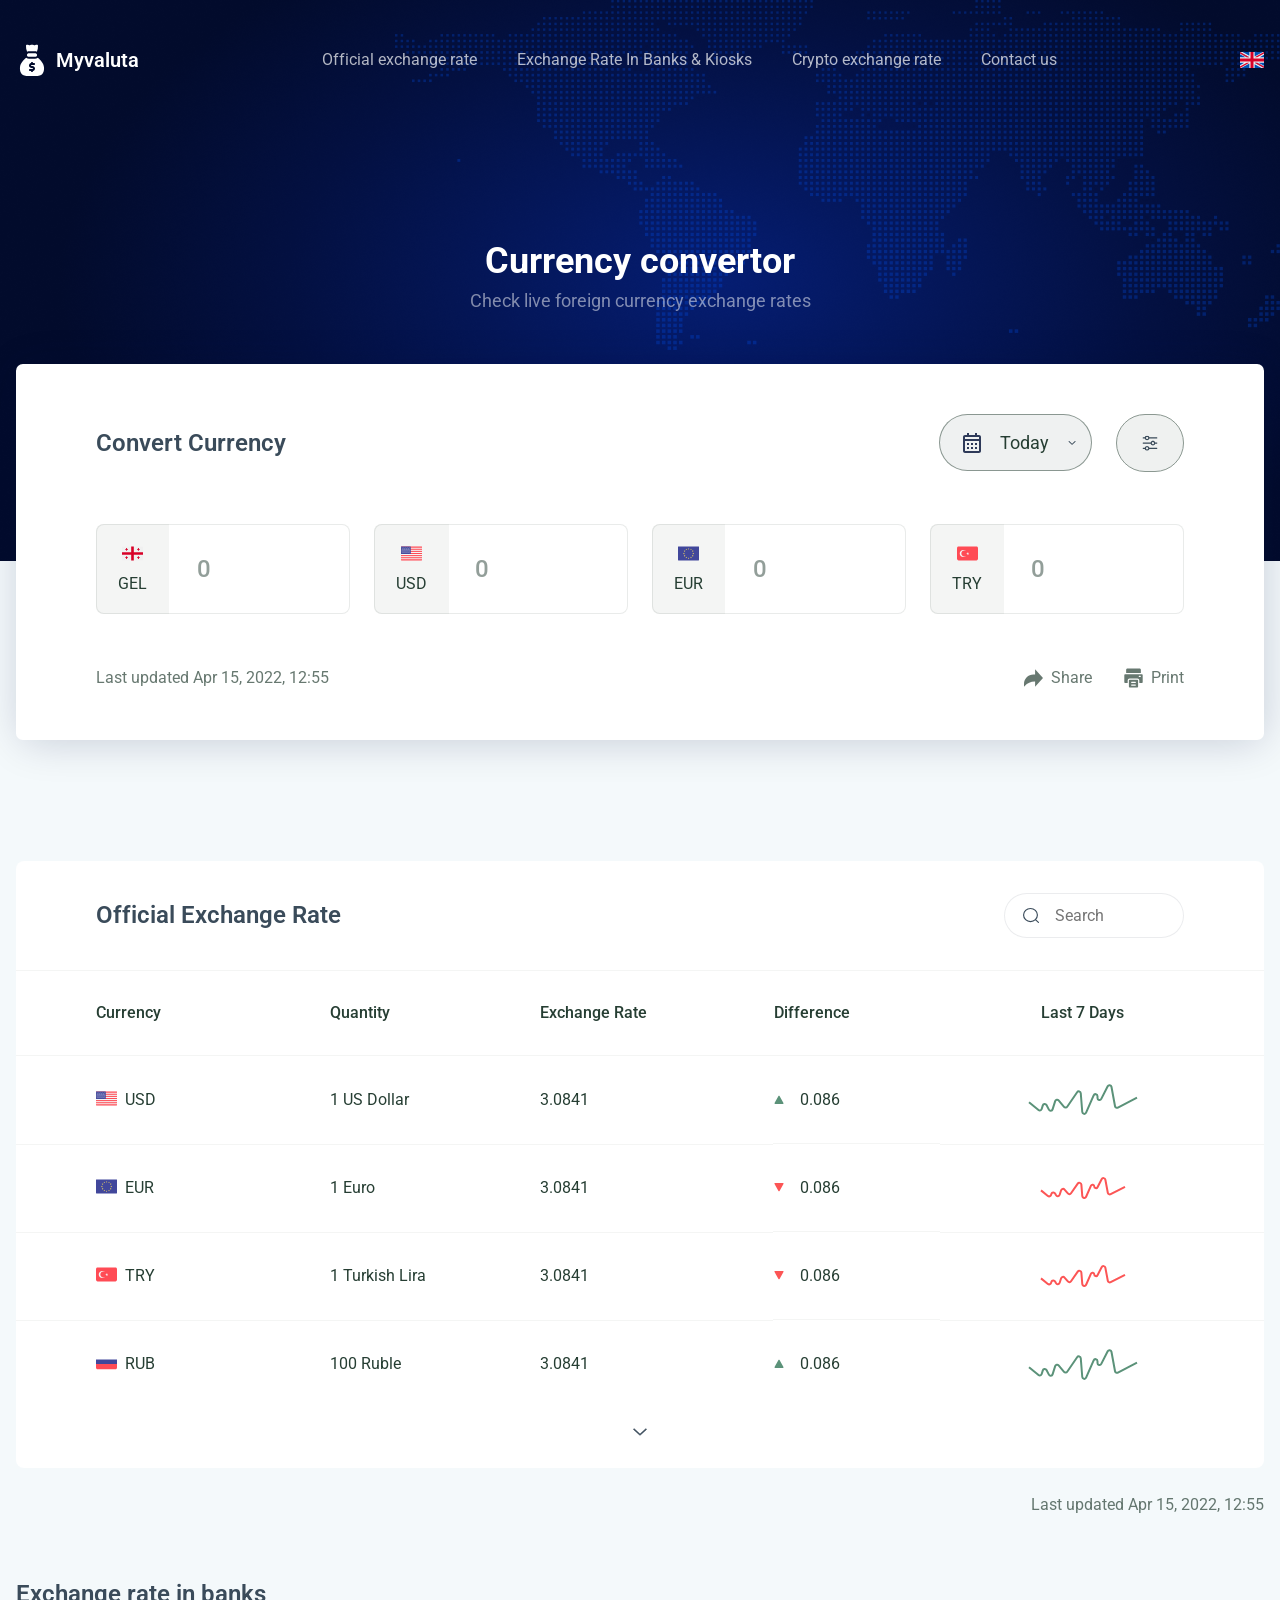
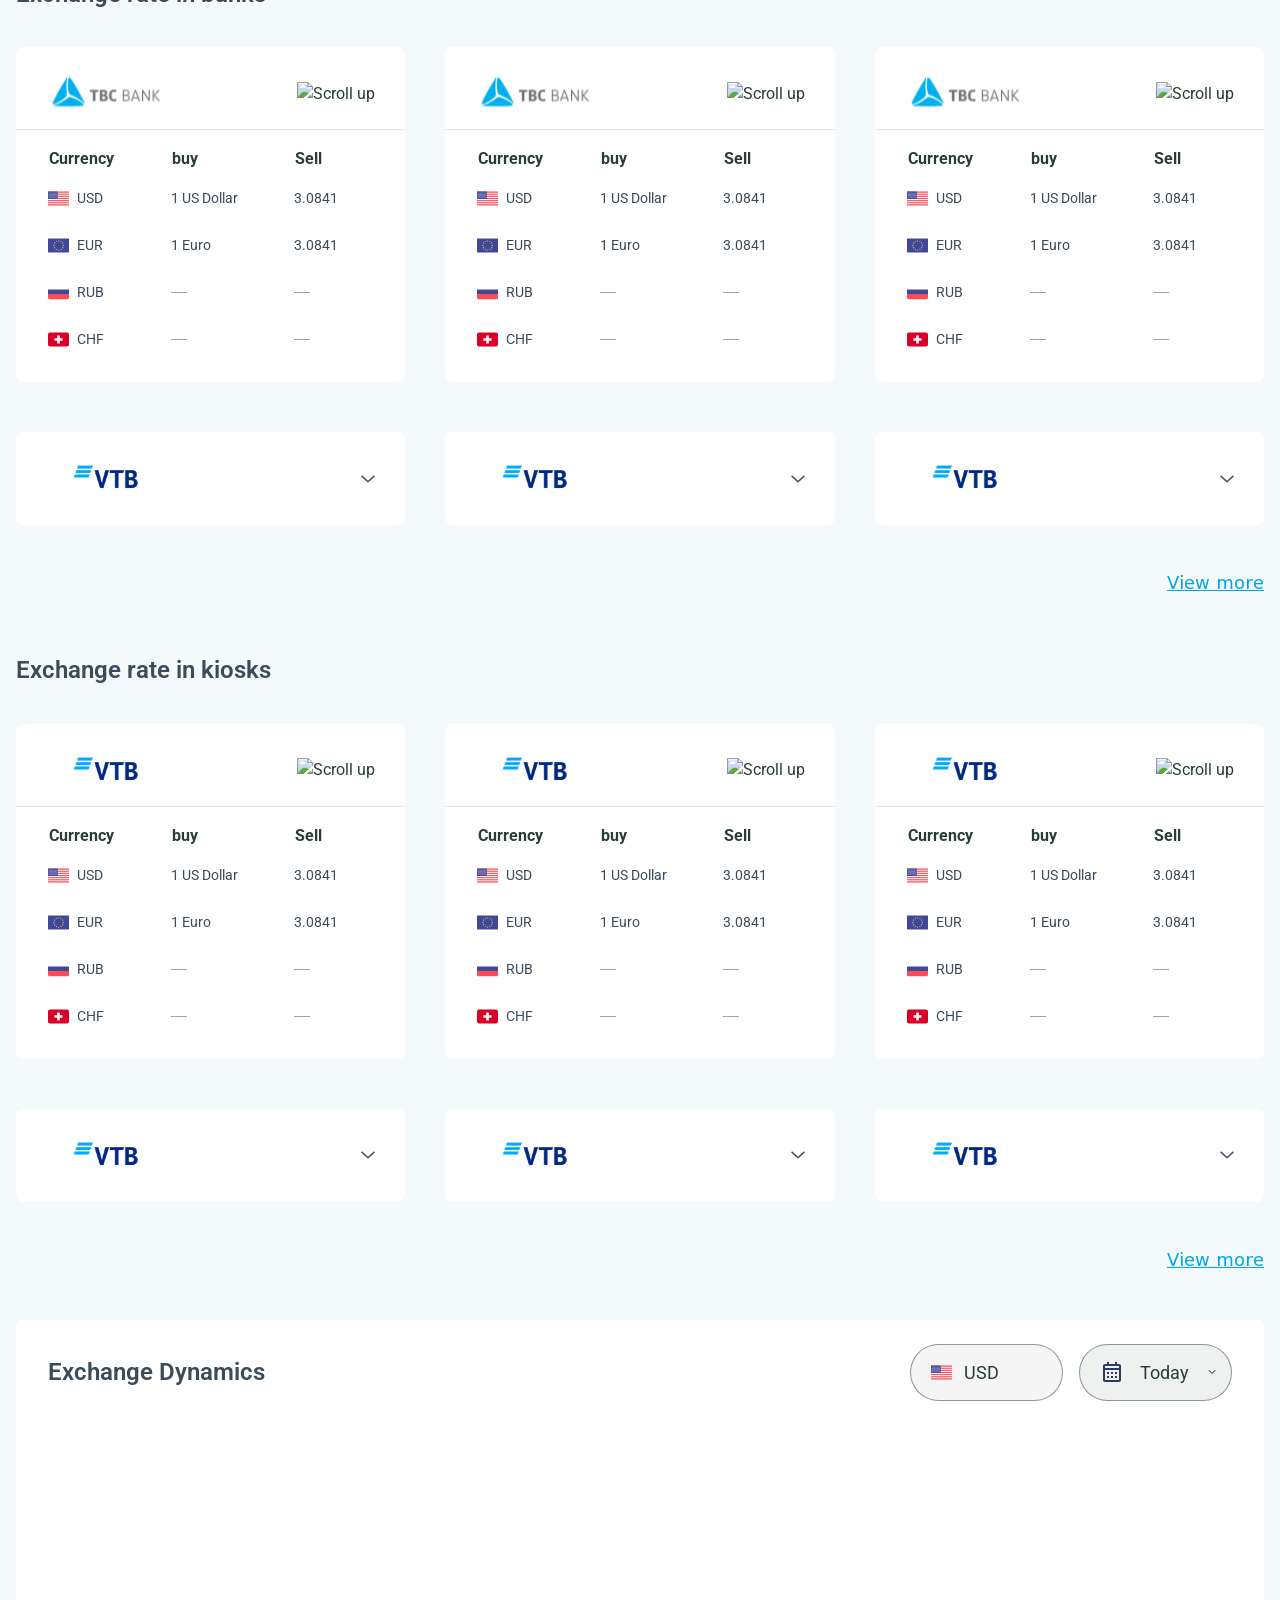
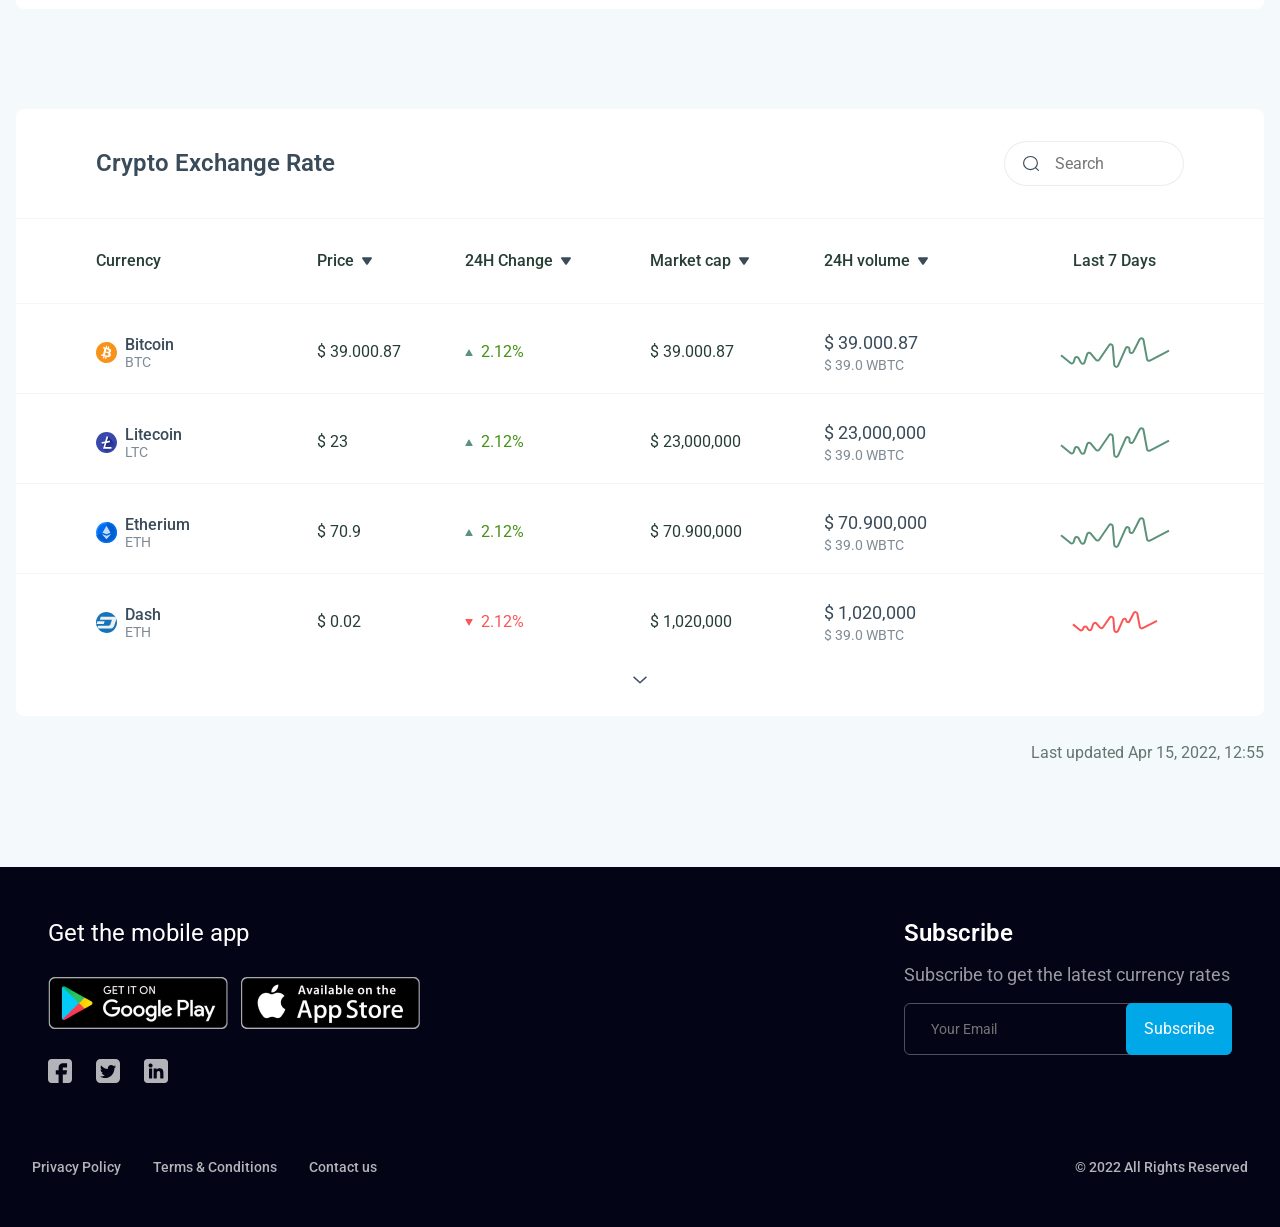
==== commit ce920aa4: "edit 2 test" ====
--- a/index.html
+++ b/index.html
@@ -418,7 +418,6 @@
                                 <img class="bank-arrow-down1 bank-arrow-down" src="assets/images/Down_Arrow_3.svg" alt="Scroll Down" style="display: none;">
                                 <img class="bank-arrow-up1 bank-arrow-up" src="assets/images/Up_Arrow_3.svg" alt="Scroll up" style="display: block;">
                             </header>
-                            <img class="divider" src="assets/images/Line 3.svg" alt="divider">
                             <table class="currenciestable" style="display: table;">
                                 <thead>
                                     <tr>
@@ -486,7 +485,6 @@
                                 <img class="bank-arrow-down1 bank-arrow-down" src="assets/images/Down_Arrow_3.svg" alt="Scroll Down" style="display: none;">
                                 <img class="bank-arrow-up1 bank-arrow-up" src="assets/images/Up_Arrow_3.svg" alt="Scroll up" style="display: block;">
                             </header>
-                            <img class="divider" src="assets/images/Line 3.svg" alt="divider">
                             <table class="currenciestable" style="display: table;">
                                 <thead>
                                     <tr>
@@ -554,7 +552,6 @@
                                 <img class="bank-arrow-down1 bank-arrow-down" src="assets/images/Down_Arrow_3.svg" alt="Scroll Down" style="display: none;">
                                 <img class="bank-arrow-up1 bank-arrow-up" src="assets/images/Up_Arrow_3.svg" alt="Scroll up" style="display: block;">
                             </header>
-                            <img class="divider" src="assets/images/Line 3.svg" alt="divider">
                             <table class="currenciestable" style="display: table;">
                                 <thead>
                                     <tr>
@@ -624,7 +621,6 @@
                                 <img class="bank-arrow-down1 bank-arrow-down" src="assets/images/Down_Arrow_3.svg" alt="Scroll Down">
                                 <img class="bank-arrow-up1 bank-arrow-up" src="assets/images/Up_Arrow_3.svg" alt="Scroll up">
                             </header>
-                            <img class="divider" src="assets/images/Line 3.svg" alt="divider">
                             <table class="currenciestable">
                                 <thead>
                                     <tr>
@@ -692,7 +688,6 @@
                                 <img class="bank-arrow-down1 bank-arrow-down" src="assets/images/Down_Arrow_3.svg" alt="Scroll Down">
                                 <img class="bank-arrow-up1 bank-arrow-up" src="assets/images/Up_Arrow_3.svg" alt="Scroll up">
                             </header>
-                            <img class="divider" src="assets/images/Line 3.svg" alt="divider">
                             <table class="currenciestable">
                                 <thead>
                                     <tr>
@@ -760,7 +755,6 @@
                                 <img class="bank-arrow-down1 bank-arrow-down" src="assets/images/Down_Arrow_3.svg" alt="Scroll Down">
                                 <img class="bank-arrow-up1 bank-arrow-up" src="assets/images/Up_Arrow_3.svg" alt="Scroll up">
                             </header>
-                            <img class="divider" src="assets/images/Line 3.svg" alt="divider">
                             <table class="currenciestable">
                                 <thead>
                                     <tr>
@@ -830,7 +824,6 @@
                                 <img class="bank-arrow-down1 bank-arrow-down" src="assets/images/Down_Arrow_3.svg" alt="Scroll Down">
                                 <img class="bank-arrow-up1 bank-arrow-up" src="assets/images/Up_Arrow_3.svg" alt="Scroll up">
                             </header>
-                            <img class="divider" src="assets/images/Line 3.svg" alt="divider">
                             <table class="currenciestable">
                                 <thead>
                                     <tr>
@@ -898,7 +891,6 @@
                                 <img class="bank-arrow-down1 bank-arrow-down" src="assets/images/Down_Arrow_3.svg" alt="Scroll Down">
                                 <img class="bank-arrow-up1 bank-arrow-up" src="assets/images/Up_Arrow_3.svg" alt="Scroll up">
                             </header>
-                            <img class="divider" src="assets/images/Line 3.svg" alt="divider">
                             <table class="currenciestable">
                                 <thead>
                                     <tr>
@@ -966,7 +958,6 @@
                                 <img class="bank-arrow-down1 bank-arrow-down" src="assets/images/Down_Arrow_3.svg" alt="Scroll Down">
                                 <img class="bank-arrow-up1 bank-arrow-up" src="assets/images/Up_Arrow_3.svg" alt="Scroll up">
                             </header>
-                            <img class="divider" src="assets/images/Line 3.svg" alt="divider">
                             <table class="currenciestable">
                                 <thead>
                                     <tr>
@@ -1045,7 +1036,6 @@
                                 <img class="bank-arrow-down1 bank-arrow-down" src="assets/images/Down_Arrow_3.svg" alt="Scroll Down" style="display: none;">
                                 <img class="bank-arrow-up1 bank-arrow-up" src="assets/images/Up_Arrow_3.svg" alt="Scroll up" style="display: block;">
                             </header>
-                            <img class="divider" src="assets/images/Line 3.svg" alt="divider">
                             <table class="currenciestable" style="display: table;">
                                 <thead>
                                     <tr>
@@ -1113,7 +1103,6 @@
                                 <img class="bank-arrow-down1 bank-arrow-down" src="assets/images/Down_Arrow_3.svg" alt="Scroll Down" style="display: none;">
                                 <img class="bank-arrow-up1 bank-arrow-up" src="assets/images/Up_Arrow_3.svg" alt="Scroll up" style="display: block;">
                             </header>
-                            <img class="divider" src="assets/images/Line 3.svg" alt="divider">
                             <table class="currenciestable" style="display: table;">
                                 <thead>
                                     <tr>
@@ -1181,7 +1170,6 @@
                                 <img class="bank-arrow-down1 bank-arrow-down" src="assets/images/Down_Arrow_3.svg" alt="Scroll Down" style="display: none;">
                                 <img class="bank-arrow-up1 bank-arrow-up" src="assets/images/Up_Arrow_3.svg" alt="Scroll up" style="display: block;">
                             </header>
-                            <img class="divider" src="assets/images/Line 3.svg" alt="divider">
                             <table class="currenciestable" style="display: table;">
                                 <thead>
                                     <tr>
@@ -1251,7 +1239,6 @@
                                 <img class="bank-arrow-down1 bank-arrow-down" src="assets/images/Down_Arrow_3.svg" alt="Scroll Down">
                                 <img class="bank-arrow-up1 bank-arrow-up" src="assets/images/Up_Arrow_3.svg" alt="Scroll up">
                             </header>
-                            <img class="divider" src="assets/images/Line 3.svg" alt="divider">
                             <table class="currenciestable">
                                 <thead>
                                     <tr>
@@ -1319,7 +1306,6 @@
                                 <img class="bank-arrow-down1 bank-arrow-down" src="assets/images/Down_Arrow_3.svg" alt="Scroll Down">
                                 <img class="bank-arrow-up1 bank-arrow-up" src="assets/images/Up_Arrow_3.svg" alt="Scroll up">
                             </header>
-                            <img class="divider" src="assets/images/Line 3.svg" alt="divider">
                             <table class="currenciestable">
                                 <thead>
                                     <tr>
@@ -1387,7 +1373,6 @@
                                 <img class="bank-arrow-down1 bank-arrow-down" src="assets/images/Down_Arrow_3.svg" alt="Scroll Down">
                                 <img class="bank-arrow-up1 bank-arrow-up" src="assets/images/Up_Arrow_3.svg" alt="Scroll up">
                             </header>
-                            <img class="divider" src="assets/images/Line 3.svg" alt="divider">
                             <table class="currenciestable">
                                 <thead>
                                     <tr>
@@ -1457,7 +1442,6 @@
                                 <img class="bank-arrow-down1 bank-arrow-down" src="assets/images/Down_Arrow_3.svg" alt="Scroll Down">
                                 <img class="bank-arrow-up1 bank-arrow-up" src="assets/images/Up_Arrow_3.svg" alt="Scroll up">
                             </header>
-                            <img class="divider" src="assets/images/Line 3.svg" alt="divider">
                             <table class="currenciestable">
                                 <thead>
                                     <tr>
@@ -1525,7 +1509,6 @@
                                 <img class="bank-arrow-down1 bank-arrow-down" src="assets/images/Down_Arrow_3.svg" alt="Scroll Down">
                                 <img class="bank-arrow-up1 bank-arrow-up" src="assets/images/Up_Arrow_3.svg" alt="Scroll up">
                             </header>
-                            <img class="divider" src="assets/images/Line 3.svg" alt="divider">
                             <table class="currenciestable">
                                 <thead>
                                     <tr>
@@ -1593,7 +1576,6 @@
                                 <img class="bank-arrow-down1 bank-arrow-down" src="assets/images/Down_Arrow_3.svg" alt="Scroll Down">
                                 <img class="bank-arrow-up1 bank-arrow-up" src="assets/images/Up_Arrow_3.svg" alt="Scroll up">
                             </header>
-                            <img class="divider" src="assets/images/Line 3.svg" alt="divider">
                             <table class="currenciestable">
                                 <thead>
                                     <tr>
@@ -1667,39 +1649,39 @@
                     <div class="flex gap">
                         <div class="filter filter-dropdown">
                             <button dropdown-trigger>
-                    <div>
-                      <img src="assets/images/flags/us.svg" alt="" />
-                      USD
-                    </div>
-                    <img src="assets/images/down-arrow 4.svg" alt="" />
-                  </button>
+                                <div>
+                                <img src="assets/images/flags/us.svg" alt="" />
+                                USD
+                                </div>
+                                <img src="assets/images/down-arrow 4.svg" alt="" />
+                            </button>
 
                             <div class="filter-options">
                                 <button value="usd">
-                      <img src="assets/images/flags/us.svg" alt="" />
-                      USD
-                    </button>
-                                <button value="eur">
-                      <img src="assets/images/flags/eur.svg" alt="" />
-                      EUR
-                    </button>
+                                    <img src="assets/images/flags/us.svg" alt="" />
+                                    USD
+                                </button>
+                                 <button value="eur">
+                                    <img src="assets/images/flags/eur.svg" alt="" />
+                                    EUR
+                                </button>
                                 <button value="try">
-                      <img src="assets/images/flags/try.svg" alt="" />
-                      TRY
-                    </button>
-                                <button value="rub">
-                      <img src="assets/images/flags/rus.svg" alt="" />
-                      RUB
-                    </button>
+                                    <img src="assets/images/flags/try.svg" alt="" />
+                                    TRY
+                                </button>
+                                 <button value="rub">
+                                    <img src="assets/images/flags/rus.svg" alt="" />
+                                    RUB
+                                </button>
                             </div>
                         </div>
 
                         <div class="filter filter-by-date">
                             <button>
-                    <img src="assets/images/calendar.svg" alt="" />
-                    <span class="date-value">Today</span>
-                    <img src="assets/images/down-arrow 4.svg" alt="" />
-                  </button>
+                                <img src="assets/images/calendar.svg" alt="" />
+                                <span class="date-value">Today</span>
+                                <img src="assets/images/down-arrow 4.svg" alt="" />
+                            </button>
                             <div class="date-input-wrap">
                                 <input type="date" name="" id="" />
                             </div>
@@ -1707,8 +1689,10 @@
                     </div>
                 </header>
 
-                <div>
-                    <canvas id="lineChart"></canvas>
+                <div class="dynamics-chart-container-out">
+                    <div class="dynamics-chart-container">
+                        <canvas id="lineChart"></canvas>
+                    </div>
                 </div>
             </section>
             <!-- Crypto currency -->
@@ -2063,7 +2047,7 @@
                 <div class="burger-bar-menu-header">
                     <div class="burger-bar-menu-header-top">
                         <a href="/" class="fz-800 burger-bar-menu-header-a">
-                            <img src="assets/images/money bag.svg" alt="Myvaluta Logo" /> Myvaluta
+                            <img src="assets/images/money_bag1.svg" alt="Myvaluta Logo" /> Myvaluta
                         </a>
                         <div class="mobile-burgerbar-header-right-side">
                             <ul class="languages-mobile">
@@ -2074,10 +2058,10 @@
                                     </a>
                                 </li>
                             </ul>
-                            <a href="#"><img onclick="closepopup('.burger-bar-menu-main')" src="assets/images/darker-burger-bar.svg" alt=""></a>
-                        </div>
-                    </div>
-                    <img src="assets/images/Line 37.svg" alt="border">
+                            <a href="#"><img onclick="closepopup('.burger-bar-menu-main')" src="assets/images/close1.svg" alt=""></a>
+                        </div>
+                    </div>
+                    <!-- <img src="assets/images/Line 37.svg" alt="border"> -->
                 </div>
                 <a href="#">Crypto exchange rate</a>
                 <a href="#">Exchange Rate In Banks & Kiosks</a>
@@ -2131,6 +2115,7 @@
         const DATA_COUNT = 7
         const labels = ['7 Apr', '8 Apr', '9 Apr', '10 Apr', '11 Apr', '12 Apr', '13 Apr', '14 Apr', '15 Apr', '16 Apr', '17 Apr', '18 Apr', '19 Apr', '20 Apr', '21 Apr']
         const datapoints = [2, 2.3, 2.45, 2.6, 2.8, 3.3, 3.45, 3.4, 3, 3.2, 3, 2.85, 3.3, 3.48, 4]
+        
         const data = {
             labels: labels,
             datasets: [{
@@ -2181,7 +2166,7 @@
                 },
             },
         }
-        const myChart = new Chart(ctx, config)
+        const myChart = new Chart(ctx, config);
     </script>
 </body>
 
--- a/assets/css/style.css
+++ b/assets/css/style.css
@@ -278,6 +278,7 @@
     background: url('../images/search.svg') no-repeat 18px center;
     border: 1px solid rgba(58, 75, 90, 0.1);
     border-radius: 50px;
+    margin-left: 20px;
 }
 
 @media (max-width: 560px) {
@@ -302,12 +303,20 @@
     padding: 24px 32px;
     background: #fff;
     margin-top: 50px;
+    border-radius: 8px;
 }
 
 @media (max-width: 560px) {
-    .dynamics {
+    .dynamics-chart-container-out {
+        overflow-x: auto;
+        margin: 0 -25px -25px -25px;
+    }
+    .dynamics-chart-container {
+        width: 760px;
+    }
+    /* .dynamics {
         padding: 0;
-    }
+    } */
 }
 
 .dynamics header {
@@ -346,6 +355,12 @@
     z-index: 1;
 }
 
+@media (max-width: 944px) {
+    .header {
+        height: 420px;
+    }
+}
+
 .header::before {
     content: '';
     position: absolute;
@@ -399,6 +414,12 @@
     width: 100%;
 }
 
+@media (max-width: 944px) {
+    .header__top {
+        margin-bottom: 45px;
+    }
+}
+
 .header-navigation {
     list-style: none;
     display: flex;
@@ -451,11 +472,11 @@
     list-style-type: none;
 }
 
-@media (max-width: 800px) {
+/* @media (max-width: 800px) {
     .languages {
         display: none;
     }
-}
+} */
 
 .languages a {
     display: flex;
@@ -483,8 +504,67 @@
     .convert header {
         flex-direction: column;
         align-items: flex-start;
-        gap: 24px;
-    }
+        margin-top: 20px;
+        margin-bottom: 24px;
+        /* gap: 24px; */
+    }
+
+    .convert header .filter-n-calendar-container {
+        margin-top: 22px;
+    }
+
+    .currency-input input {
+        padding-block: 10px !important;
+    }
+
+    .currency-picker>button>div {
+        gap: 3px !important;
+    }
+
+    .convert {
+        padding-bottom: 40px !important;
+    }
+
+    .convert__actions {
+        width: 100%;
+        justify-content: flex-end;
+    }
+
+    .filter-n-calendar-container {
+        gap: 10px !important;
+    }
+
+    .filter-by-date button {
+        padding-block: 8px !important;
+    }
+
+    .filter-icon-container {
+        padding-top: 10px !important;
+        padding-bottom: 10px !important;
+    }
+/* 
+    .filter-by-date button {
+        width: 75x !important;
+        min-width: 75x !important;
+    }
+
+    .filter>button {
+        min-width: initial !important;
+    }
+
+    .filter-by-date {
+        min-width: initial !important;
+    }
+
+    .filter-by-date button span {
+        display: none;
+    }
+
+    .date-input-wrap {
+        text-indent: -999999;
+    } */
+
+    /* Down_Arrow_3_ */
 }
 
 .convert .converter {
@@ -546,6 +626,12 @@
     transition: all 200ms ease-in-out;
 }
 
+@media (max-width: 767px) {
+    .currency-picker {
+        padding-inline: 5px;
+    }
+}
+
 .currency-picker.active {
     background-color: #00A8E8;
     color: var(--clr-white);
@@ -655,9 +741,16 @@
     transition: border-radius 200ms ease-in-out;
 }
 
+@media (max-width: 834px) {
+    .filter-dropdown button {
+        padding-block: 8px !important;
+        min-width: 115px;
+    }
+}
+
 @media (max-width: 560px) {
     .filter>button {
-        padding-block: 10px;
+        padding-block: 14px;
         padding-inline: 16px;
     }
 }
@@ -722,6 +815,7 @@
 .filter-by-date button {
     pointer-events: none;
     position: relative;
+    background: url('../images/Down_Arrow_3_.svg') no-repeat calc(100% - 15px);
     background-color: #eff1f1;
     z-index: 10000;
     width: max-content;
@@ -958,7 +1052,7 @@
 
 @media(max-width: 440px) {
     .stores {
-        gap: 2px;
+        gap: 10px;
     }
 }
 
@@ -1006,7 +1100,9 @@
     border-radius: 6px;
     outline: none;
     height: 52px;
-    background: #030416;
+    background-color: transparent;
+    padding-left: 20px;
+    padding-right: 130px;
 }
 
 .subscribe-div button {
@@ -1014,9 +1110,12 @@
     border: none;
     position: absolute;
     right: 0;
-    background: #00A8E8;
+    background-color: #00A8E8;
+    color: #fff;
     border-radius: 6px;
     height: 52px;
+    padding-left: 18px;
+    padding-right: 18px;
 }
 
 #emailsubscribe {
@@ -1055,6 +1154,12 @@
     gap: 32px !important;
 }
 
+@media (max-width:560px) {
+    .footer-lower-a-div {
+        gap: 10px !important;
+    }
+}
+
 .authorise {
     display: none;
 }
@@ -1123,7 +1228,7 @@
 }
 
 .filter-icon-container {
-    padding: 20px;
+    padding: 20px 25px;
     background-color: #EFF1F0;
     border: 1px solid #8B9891;
     border-radius: 50px;
@@ -1151,15 +1256,16 @@
 
 .popup-currency-selectors {
     background-color: #fff;
-    margin: 80px 52px 0 52px;
+    margin: 80px 52px 52px 52px;
     padding: 24px 32px;
     display: grid;
     grid-gap: 24px;
-    overflow-y: auto;
     height: calc(100% - 160px);
     align-content: start;
     display: none;
 }
+
+
 
 .popup-header {
     display: grid;
@@ -1265,11 +1371,24 @@
     }
 }
 
+@media (min-width: 767px) and (max-width: 1068px) {
+    .banks-row {
+        width: 100%;
+        flex-direction: row;
+        flex-wrap: wrap;
+        gap: 25px;
+    }
+    .bank {
+        width: calc(50% - 25px) !important;
+    }
+}
+
 
 /* ---------------------- Exchanges in banks and kiosks ---------------------- */
 
 .bank {
-    max-width: 400px;
+    /* max-width: 400px; */
+    width: 290px;
     display: flex;
     flex-direction: column;
     justify-content: space-between;
@@ -1277,6 +1396,12 @@
     background: #ffffff;
     border-radius: 8px;
     padding: 18px 30px;
+}
+
+@media (min-width: 1069px) {
+    .bank {
+        width: 33.33333333333333%;
+    }
 }
 
 .bank header {
@@ -1374,7 +1499,13 @@
     border-radius: 6.8546px;
 }
 
-@media(max-width: 1400px) {
+@media (max-width: 944px) {
+    .converter-parent {
+        top: 260px;
+    }
+}
+
+@media (max-width: 1400px) {
     .converter-parent {
         left: 0;
         right: 0;
@@ -1393,17 +1524,23 @@
     padding: 50px 80px;
 }
 
-@media(max-width:560px) {
+@media(max-width: 374px) {
     .main-part {
-        margin-top: 600px;
-    }
-}
-
-@media(max-width: 456px) {
+        margin-top: 450px;
+    }
+}
+
+@media (min-width: 834px) and (max-width: 1200px) {
+    .main-part {
+        margin-top: 350px;
+    }
+}
+
+/* @media(max-width: 456px) {
     .convert {
-        padding: 23px;
-    }
-}
+        padding: 15px;
+    }
+} */
 
 .flagname {
     display: grid;
@@ -1429,20 +1566,24 @@
     display: none;
 }
 
-@media (max-width: 800px) {
+@media (max-width: 955px) {
     .burger-bar {
         display: block;
         cursor: pointer;
     }
-    .languages-dropdown {
+    .languages {
+        margin-left: auto;
+        margin-right: 5px;
+    }
+    /* .languages-dropdown {
         display: none;
-    }
+    } */
     .desktop-table {
         display: none;
     }
     .popup-currency-selectors {
-        margin: 5px 5px 0 5px !important;
-        height: calc(100% - 10px);
+        margin: 0 !important;
+        height: 100% !important;
     }
 }
 
@@ -1466,15 +1607,18 @@
     flex-direction: column;
     gap: 32px;
     padding-left: 26px;
+    padding-right: 26px;
 }
 
 .burger-bar-menu-header {
-    padding-top: 46px;
+    padding-top: 25px;
+    padding-bottom: 25px;
     display: flex;
     flex-direction: column;
     align-items: center;
     justify-content: space-around;
     gap: 24px;
+    border-bottom: 1px solid rgba(58, 75, 90, 0.05);
 }
 
 .burger-bar-menu-header-top {
@@ -1607,7 +1751,7 @@
 @media(max-width: 500px) {
     .share-popup {
         left: 30%;
-        top: 60%;
+        top: 28%;
     }
 }
 
@@ -1640,7 +1784,7 @@
 
 @media(max-width: 837px) {
     .convert {
-        padding: 27px 60px 30px 60px;
+        padding: 15px;
     }
 }
 
@@ -1650,7 +1794,7 @@
     }
 }
 
-@media(max-width: 500px) {
+@media(max-width: 374px) {
     .convert .converter {
         grid-template-columns: 1fr;
     }
@@ -2017,10 +2161,42 @@
 }
 
 .currencies-container {
-    display: grid;
-    grid-template-columns: repeat(5, 1fr);
-    grid-gap: 24px;
-}
+    height: calc(100vh - 160px);
+    overflow-y: auto;
+}
+
+@media (max-width: 964px) {
+    .currencies-container {
+        display: grid;
+        grid-template-columns: repeat(5, 1fr);
+        grid-gap: 24px;
+    }
+}
+
+@media (min-width: 965px) {
+    .currencies-container {
+        width: calc(100% + 24px);
+        height: calc(100vh - 325px);
+        margin: -12px;
+    }
+    .currencies-container label {
+        display: inline-block;
+        margin: 12px;
+    }
+}
+
+@media (min-width: 1366px) {
+    .currencies-container label {
+        width: calc(20% - 28px);
+    }
+}
+
+@media (min-width: 965px) and (max-width: 1365px) {
+    .currencies-container label {
+        width: calc(33.33333333333333% - 28px);
+    }
+}
+
 
 @media only screen and (max-width: 1439px) {
     .currencies-container {
@@ -2102,6 +2278,22 @@
     }
 }
 
+.currenciestable {
+    position: relative;
+    margin-top: 10px;
+}
+
+.currenciestable:before {
+    content: '';
+    position: absolute;
+    left: -30px;
+    top: -15px;
+    display: block;
+    width: calc(100% + 60px);
+    height: 1px;
+    background-color: rgba(0, 32, 44, 0.1);
+}
+
 .currenciestable th {
     text-align: start;
 }
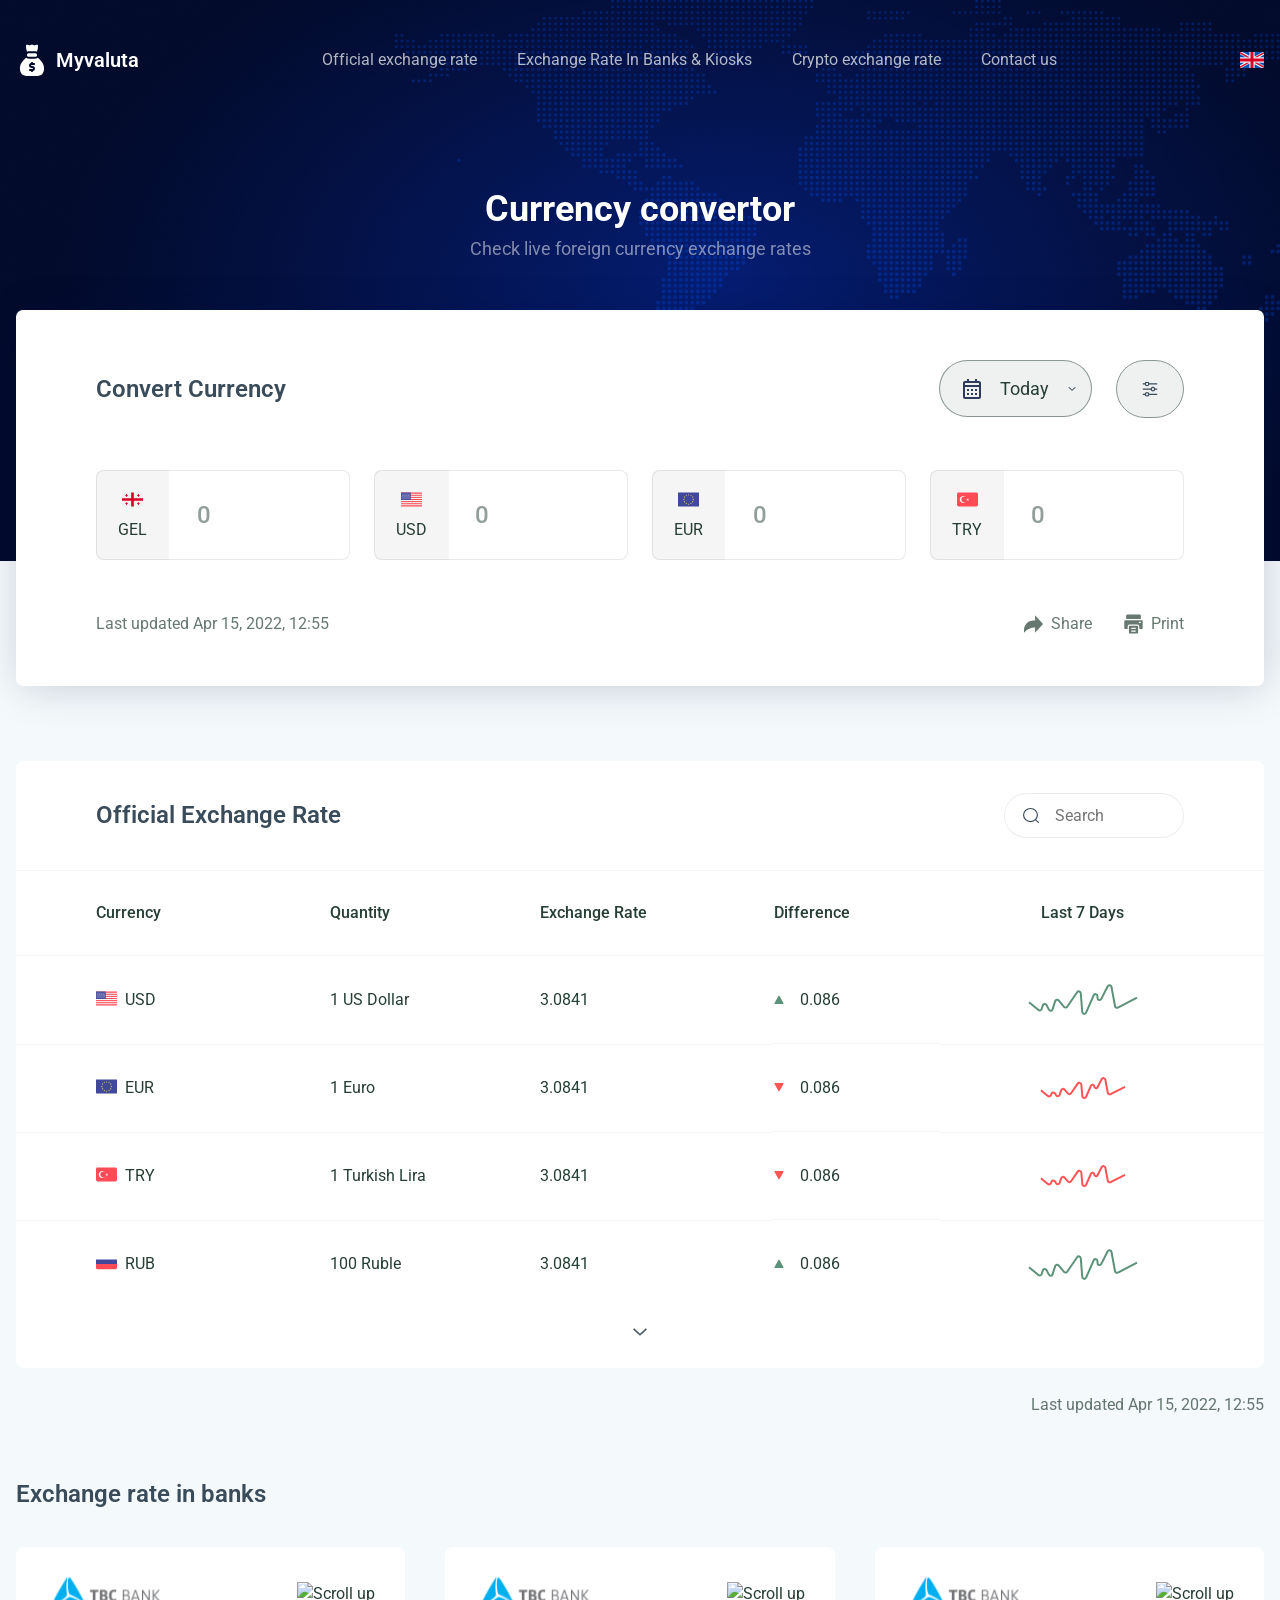
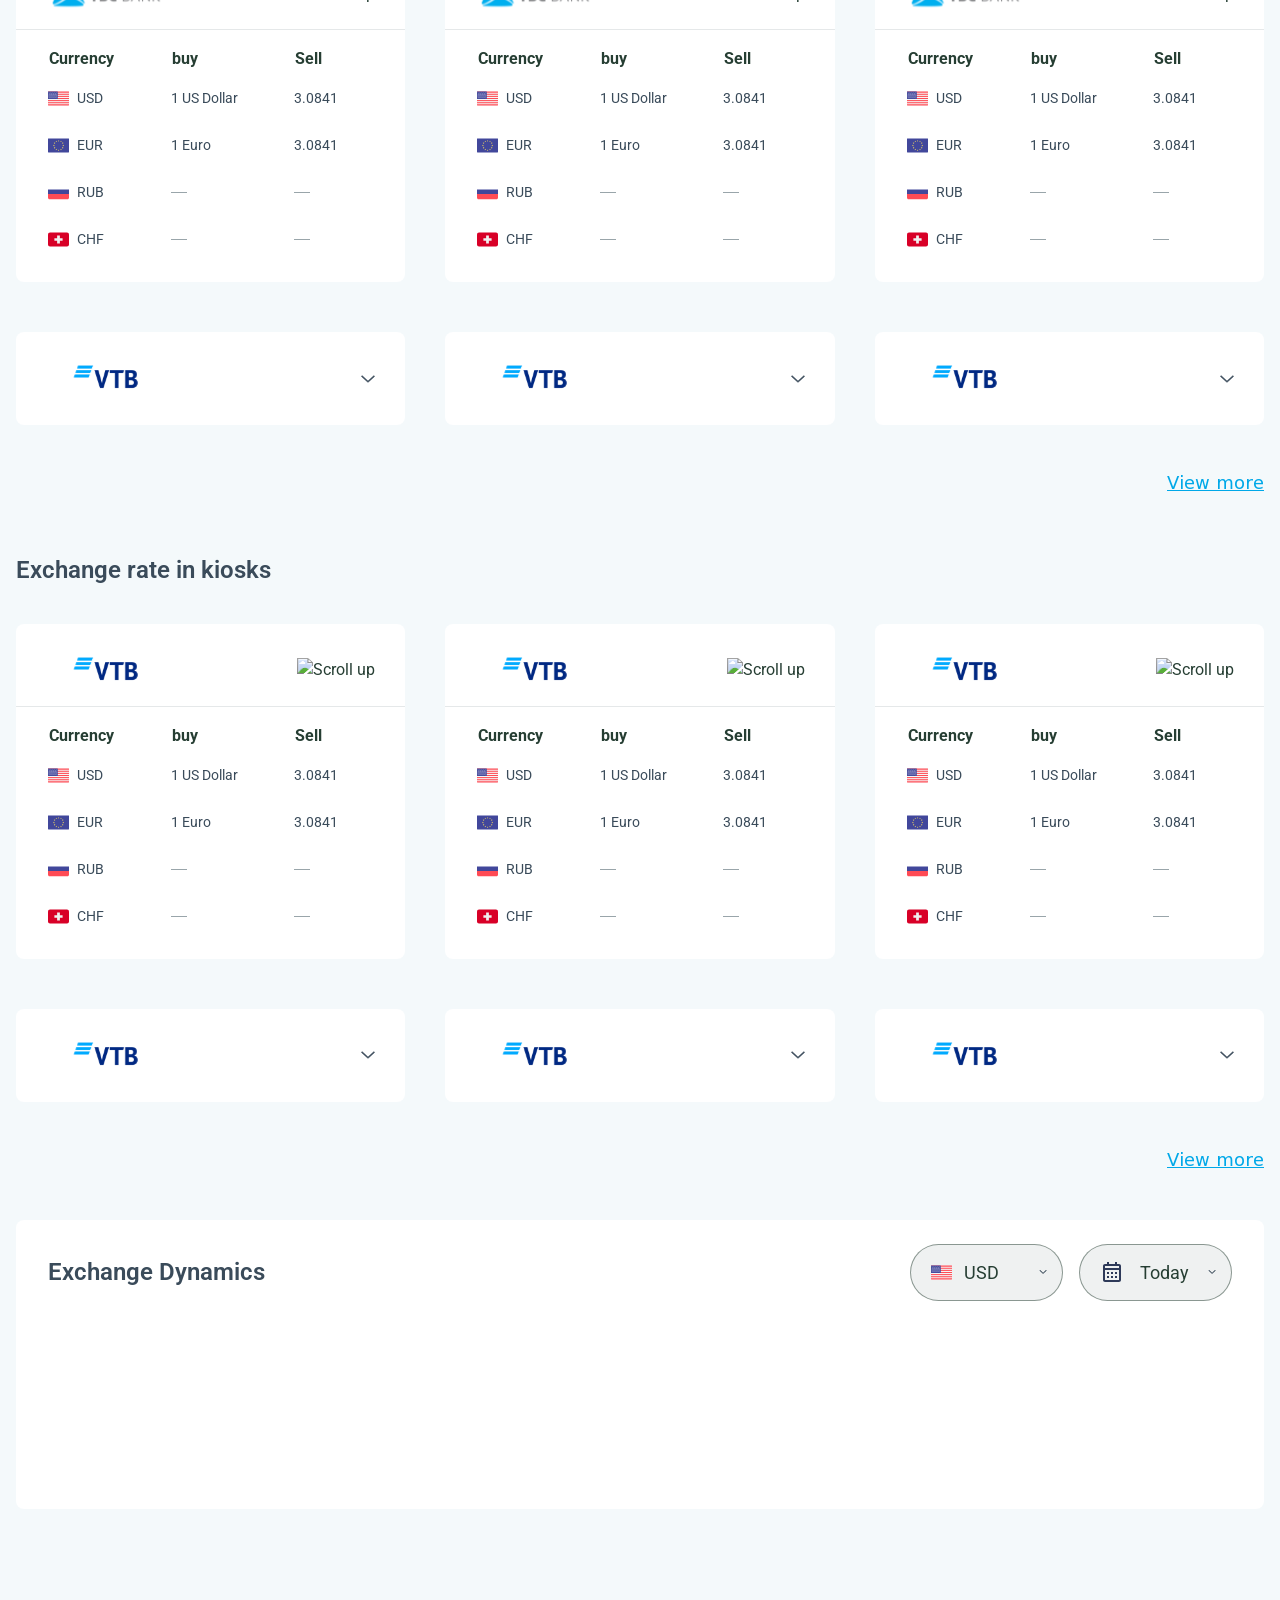
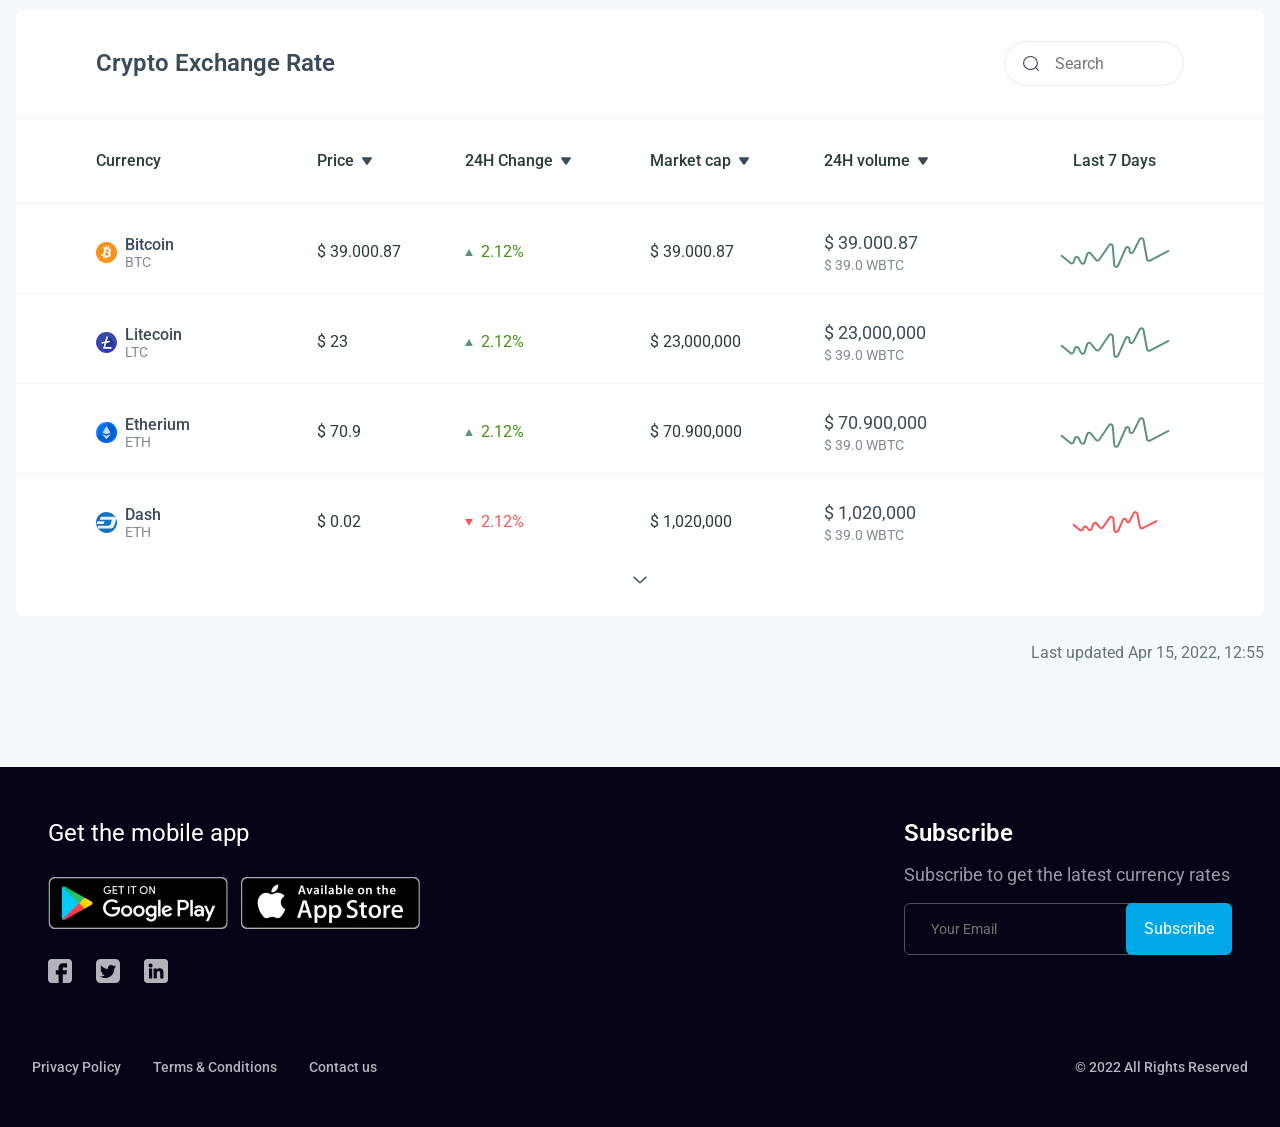
==== commit c24bf760: "sda" ====
--- a/index.html
+++ b/index.html
@@ -16,7 +16,7 @@
     <link href="https://fonts.googleapis.com/css2?family=Roboto:wght@400;500;600&display=swap" rel="stylesheet" />
 
     <!-- css -->
-    <link rel="stylesheet" href="assets/css/style.css" />
+    <link rel="stylesheet" href="assets/css/style.css?v=4.1" />
 
     <!-- js -->
     <script src="https://code.jquery.com/jquery-3.6.0.min.js" integrity="sha256-/xUj+3OJU5yExlq6GSYGSHk7tPXikynS7ogEvDej/m4=" crossorigin="anonymous"></script>
@@ -64,7 +64,7 @@
                             <button>
                                     <img src="assets/images/calendar.svg" alt="" />
                                     <span class="date-value">Today</span>
-                                    <img src="assets/images/down-arrow 4.svg" alt="" />
+                                    <!-- <img src="assets/images/down-arrow 4.svg" alt="" /> -->
                                 </button>
                             <div class="date-input-wrap">
                                 <input type="date" name="" id="" />
@@ -416,7 +416,7 @@
                             <header class="scroll-toggle-btn active">
                                 <img class="bank-logo" src="assets/images/TBC.svg" alt="TBC">
                                 <img class="bank-arrow-down1 bank-arrow-down" src="assets/images/Down_Arrow_3.svg" alt="Scroll Down" style="display: none;">
-                                <img class="bank-arrow-up1 bank-arrow-up" src="assets/images/Up_Arrow_3.svg" alt="Scroll up" style="display: block;">
+                                <img class="bank-arrow-up1 bank-arrow-up" src="assets/images/up_arrow_3.svg" alt="Scroll up" style="display: block;">
                             </header>
                             <table class="currenciestable" style="display: table;">
                                 <thead>
@@ -483,7 +483,7 @@
                             <header class="scroll-toggle-btn active">
                                 <img class="bank-logo" src="assets/images/TBC.svg" alt="TBC">
                                 <img class="bank-arrow-down1 bank-arrow-down" src="assets/images/Down_Arrow_3.svg" alt="Scroll Down" style="display: none;">
-                                <img class="bank-arrow-up1 bank-arrow-up" src="assets/images/Up_Arrow_3.svg" alt="Scroll up" style="display: block;">
+                                <img class="bank-arrow-up1 bank-arrow-up" src="assets/images/up_arrow_3.svg" alt="Scroll up" style="display: block;">
                             </header>
                             <table class="currenciestable" style="display: table;">
                                 <thead>
@@ -550,7 +550,7 @@
                             <header class="scroll-toggle-btn active">
                                 <img class="bank-logo" src="assets/images/TBC.svg" alt="TBC">
                                 <img class="bank-arrow-down1 bank-arrow-down" src="assets/images/Down_Arrow_3.svg" alt="Scroll Down" style="display: none;">
-                                <img class="bank-arrow-up1 bank-arrow-up" src="assets/images/Up_Arrow_3.svg" alt="Scroll up" style="display: block;">
+                                <img class="bank-arrow-up1 bank-arrow-up" src="assets/images/up_arrow_3.svg" alt="Scroll up" style="display: block;">
                             </header>
                             <table class="currenciestable" style="display: table;">
                                 <thead>
@@ -619,7 +619,7 @@
                             <header class="scroll-toggle-btn">
                                 <img class="bank-logo" src="assets/images/VTB.svg" alt="VTB">
                                 <img class="bank-arrow-down1 bank-arrow-down" src="assets/images/Down_Arrow_3.svg" alt="Scroll Down">
-                                <img class="bank-arrow-up1 bank-arrow-up" src="assets/images/Up_Arrow_3.svg" alt="Scroll up">
+                                <img class="bank-arrow-up1 bank-arrow-up" src="assets/images/up_arrow_3.svg" alt="Scroll up">
                             </header>
                             <table class="currenciestable">
                                 <thead>
@@ -686,7 +686,7 @@
                             <header class="scroll-toggle-btn">
                                 <img class="bank-logo" src="assets/images/VTB.svg" alt="VTB">
                                 <img class="bank-arrow-down1 bank-arrow-down" src="assets/images/Down_Arrow_3.svg" alt="Scroll Down">
-                                <img class="bank-arrow-up1 bank-arrow-up" src="assets/images/Up_Arrow_3.svg" alt="Scroll up">
+                                <img class="bank-arrow-up1 bank-arrow-up" src="assets/images/up_arrow_3.svg" alt="Scroll up">
                             </header>
                             <table class="currenciestable">
                                 <thead>
@@ -753,7 +753,7 @@
                             <header class="scroll-toggle-btn">
                                 <img class="bank-logo" src="assets/images/VTB.svg" alt="VTB">
                                 <img class="bank-arrow-down1 bank-arrow-down" src="assets/images/Down_Arrow_3.svg" alt="Scroll Down">
-                                <img class="bank-arrow-up1 bank-arrow-up" src="assets/images/Up_Arrow_3.svg" alt="Scroll up">
+                                <img class="bank-arrow-up1 bank-arrow-up" src="assets/images/up_arrow_3.svg" alt="Scroll up">
                             </header>
                             <table class="currenciestable">
                                 <thead>
@@ -822,7 +822,7 @@
                             <header class="scroll-toggle-btn">
                                 <img class="bank-logo" src="assets/images/VTB.svg" alt="VTB">
                                 <img class="bank-arrow-down1 bank-arrow-down" src="assets/images/Down_Arrow_3.svg" alt="Scroll Down">
-                                <img class="bank-arrow-up1 bank-arrow-up" src="assets/images/Up_Arrow_3.svg" alt="Scroll up">
+                                <img class="bank-arrow-up1 bank-arrow-up" src="assets/images/up_arrow_3.svg" alt="Scroll up">
                             </header>
                             <table class="currenciestable">
                                 <thead>
@@ -889,7 +889,7 @@
                             <header class="scroll-toggle-btn">
                                 <img class="bank-logo" src="assets/images/VTB.svg" alt="VTB">
                                 <img class="bank-arrow-down1 bank-arrow-down" src="assets/images/Down_Arrow_3.svg" alt="Scroll Down">
-                                <img class="bank-arrow-up1 bank-arrow-up" src="assets/images/Up_Arrow_3.svg" alt="Scroll up">
+                                <img class="bank-arrow-up1 bank-arrow-up" src="assets/images/up_arrow_3.svg" alt="Scroll up">
                             </header>
                             <table class="currenciestable">
                                 <thead>
@@ -956,7 +956,7 @@
                             <header class="scroll-toggle-btn">
                                 <img class="bank-logo" src="assets/images/VTB.svg" alt="VTB">
                                 <img class="bank-arrow-down1 bank-arrow-down" src="assets/images/Down_Arrow_3.svg" alt="Scroll Down">
-                                <img class="bank-arrow-up1 bank-arrow-up" src="assets/images/Up_Arrow_3.svg" alt="Scroll up">
+                                <img class="bank-arrow-up1 bank-arrow-up" src="assets/images/up_arrow_3.svg" alt="Scroll up">
                             </header>
                             <table class="currenciestable">
                                 <thead>
@@ -1034,7 +1034,7 @@
                             <header class="scroll-toggle-btn active">
                                 <img class="bank-logo" src="assets/images/VTB.svg" alt="VTB">
                                 <img class="bank-arrow-down1 bank-arrow-down" src="assets/images/Down_Arrow_3.svg" alt="Scroll Down" style="display: none;">
-                                <img class="bank-arrow-up1 bank-arrow-up" src="assets/images/Up_Arrow_3.svg" alt="Scroll up" style="display: block;">
+                                <img class="bank-arrow-up1 bank-arrow-up" src="assets/images/up_arrow_3.svg" alt="Scroll up" style="display: block;">
                             </header>
                             <table class="currenciestable" style="display: table;">
                                 <thead>
@@ -1101,7 +1101,7 @@
                             <header class="scroll-toggle-btn active">
                                 <img class="bank-logo" src="assets/images/VTB.svg" alt="VTB">
                                 <img class="bank-arrow-down1 bank-arrow-down" src="assets/images/Down_Arrow_3.svg" alt="Scroll Down" style="display: none;">
-                                <img class="bank-arrow-up1 bank-arrow-up" src="assets/images/Up_Arrow_3.svg" alt="Scroll up" style="display: block;">
+                                <img class="bank-arrow-up1 bank-arrow-up" src="assets/images/up_arrow_3.svg" alt="Scroll up" style="display: block;">
                             </header>
                             <table class="currenciestable" style="display: table;">
                                 <thead>
@@ -1168,7 +1168,7 @@
                             <header class="scroll-toggle-btn active">
                                 <img class="bank-logo" src="assets/images/VTB.svg" alt="VTB">
                                 <img class="bank-arrow-down1 bank-arrow-down" src="assets/images/Down_Arrow_3.svg" alt="Scroll Down" style="display: none;">
-                                <img class="bank-arrow-up1 bank-arrow-up" src="assets/images/Up_Arrow_3.svg" alt="Scroll up" style="display: block;">
+                                <img class="bank-arrow-up1 bank-arrow-up" src="assets/images/up_arrow_3.svg" alt="Scroll up" style="display: block;">
                             </header>
                             <table class="currenciestable" style="display: table;">
                                 <thead>
@@ -1237,7 +1237,7 @@
                             <header class="scroll-toggle-btn">
                                 <img class="bank-logo" src="assets/images/VTB.svg" alt="VTB">
                                 <img class="bank-arrow-down1 bank-arrow-down" src="assets/images/Down_Arrow_3.svg" alt="Scroll Down">
-                                <img class="bank-arrow-up1 bank-arrow-up" src="assets/images/Up_Arrow_3.svg" alt="Scroll up">
+                                <img class="bank-arrow-up1 bank-arrow-up" src="assets/images/up_arrow_3.svg" alt="Scroll up">
                             </header>
                             <table class="currenciestable">
                                 <thead>
@@ -1304,7 +1304,7 @@
                             <header class="scroll-toggle-btn">
                                 <img class="bank-logo" src="assets/images/VTB.svg" alt="VTB">
                                 <img class="bank-arrow-down1 bank-arrow-down" src="assets/images/Down_Arrow_3.svg" alt="Scroll Down">
-                                <img class="bank-arrow-up1 bank-arrow-up" src="assets/images/Up_Arrow_3.svg" alt="Scroll up">
+                                <img class="bank-arrow-up1 bank-arrow-up" src="assets/images/up_arrow_3.svg" alt="Scroll up">
                             </header>
                             <table class="currenciestable">
                                 <thead>
@@ -1371,7 +1371,7 @@
                             <header class="scroll-toggle-btn">
                                 <img class="bank-logo" src="assets/images/VTB.svg" alt="VTB">
                                 <img class="bank-arrow-down1 bank-arrow-down" src="assets/images/Down_Arrow_3.svg" alt="Scroll Down">
-                                <img class="bank-arrow-up1 bank-arrow-up" src="assets/images/Up_Arrow_3.svg" alt="Scroll up">
+                                <img class="bank-arrow-up1 bank-arrow-up" src="assets/images/up_arrow_3.svg" alt="Scroll up">
                             </header>
                             <table class="currenciestable">
                                 <thead>
@@ -1440,7 +1440,7 @@
                             <header class="scroll-toggle-btn">
                                 <img class="bank-logo" src="assets/images/VTB.svg" alt="VTB">
                                 <img class="bank-arrow-down1 bank-arrow-down" src="assets/images/Down_Arrow_3.svg" alt="Scroll Down">
-                                <img class="bank-arrow-up1 bank-arrow-up" src="assets/images/Up_Arrow_3.svg" alt="Scroll up">
+                                <img class="bank-arrow-up1 bank-arrow-up" src="assets/images/up_arrow_3.svg" alt="Scroll up">
                             </header>
                             <table class="currenciestable">
                                 <thead>
@@ -1507,7 +1507,7 @@
                             <header class="scroll-toggle-btn">
                                 <img class="bank-logo" src="assets/images/VTB.svg" alt="VTB">
                                 <img class="bank-arrow-down1 bank-arrow-down" src="assets/images/Down_Arrow_3.svg" alt="Scroll Down">
-                                <img class="bank-arrow-up1 bank-arrow-up" src="assets/images/Up_Arrow_3.svg" alt="Scroll up">
+                                <img class="bank-arrow-up1 bank-arrow-up" src="assets/images/up_arrow_3.svg" alt="Scroll up">
                             </header>
                             <table class="currenciestable">
                                 <thead>
@@ -1574,7 +1574,7 @@
                             <header class="scroll-toggle-btn">
                                 <img class="bank-logo" src="assets/images/VTB.svg" alt="VTB">
                                 <img class="bank-arrow-down1 bank-arrow-down" src="assets/images/Down_Arrow_3.svg" alt="Scroll Down">
-                                <img class="bank-arrow-up1 bank-arrow-up" src="assets/images/Up_Arrow_3.svg" alt="Scroll up">
+                                <img class="bank-arrow-up1 bank-arrow-up" src="assets/images/up_arrow_3.svg" alt="Scroll up">
                             </header>
                             <table class="currenciestable">
                                 <thead>
@@ -1653,7 +1653,7 @@
                                 <img src="assets/images/flags/us.svg" alt="" />
                                 USD
                                 </div>
-                                <img src="assets/images/down-arrow 4.svg" alt="" />
+                                <!-- <img src="assets/images/down-arrow 4.svg" alt="" /> -->
                             </button>
 
                             <div class="filter-options">
@@ -1680,7 +1680,7 @@
                             <button>
                                 <img src="assets/images/calendar.svg" alt="" />
                                 <span class="date-value">Today</span>
-                                <img src="assets/images/down-arrow 4.svg" alt="" />
+                                <!-- <img src="assets/images/down-arrow 4.svg" alt="" /> -->
                             </button>
                             <div class="date-input-wrap">
                                 <input type="date" name="" id="" />
@@ -1898,13 +1898,279 @@
     </footer>
 
     <div class="bg-overlay" onclick="bgoverlay_click()">
-        <div class="popup-currency-selectors">
+        <div class="popup-currency-selectors" style="display: none;">
             <div class="popup-header">
                 <h2>Choose Currencies</h2>
                 <img src="./assets/images/close.svg" alt="Close Popup" onclick="closepopup('.popup-currency-selectors')">
             </div>
             <div class="currencies-container">
                 <label for="checkboxInput">
+                    <div class="currency-item" id="checkboxHover">
+                        <input id="checkboxInput" class="checkbox" type="checkbox" onChange="myFunction('#checkboxHover', '#hoverH4', '#hoverp', this)">
+                        <div class="currency-main-container">
+                            <div class="flagname">
+                                <img src="./assets/images/flags/us.svg" alt="USD">
+                                <h4 id="hoverH4">USD</h4>
+                            </div>
+                            <p id="hoverp">1 USD = 0.33 GEL</p>
+                        </div>
+                    </div>
+                </label>
+                <label for="checkboxInput1">
+                    <div class="currency-item" id="checkboxHover1">
+                        <input id="checkboxInput1" class="checkbox" type="checkbox" onChange="myFunction('#checkboxHover1', '#hover1H4', '#hoverp1',  this)">
+                        <div class="currency-main-container">
+                            <div class="flagname">
+                                <img src="./assets/images/flags/us.svg" alt="USD">
+                                <h4 id="hover1H4">USD</h4>
+                            </div>
+                            <p id="hoverp1">1 USD = 0.33 GEL</p>
+                        </div>
+                    </div>
+                </label>
+                <label for="checkboxInput2">
+                    <div class="currency-item" id="checkboxHover2">
+                        <input id="checkboxInput2" class="checkbox" type="checkbox" onChange="myFunction('#checkboxHover2', '#hover2H4', '#hoverp2', this)">
+                        <div class="currency-main-container">
+                            <div class="flagname">
+                                <img src="./assets/images/flags/us.svg" alt="USD">
+                                <h4 id="hover2H4">USD</h4>
+                            </div>
+                            <p id="hoverp2">1 USD = 0.33 GEL</p>
+                        </div>
+                    </div>
+                </label>
+                <label for="checkboxInput3">
+                    <div class="currency-item" id="checkboxHover3" onclick="checked()">
+                        <input id="checkboxInput3" class="checkbox" type="checkbox" onChange="myFunction('#checkboxHover3','#hover3H4', '#hoverp3', this)">
+                        <div class="currency-main-container">
+                            <div class="flagname">
+                                <img src="./assets/images/flags/us.svg" alt="USD">
+                                <h4 id="hover3H4">USD</h4>
+                            </div>
+                            <p id="hoverp3">1 USD = 0.33 GEL</p>
+                        </div>
+                    </div>
+                </label>
+                <label for="checkboxInput4">
+                    <div class="currency-item" id="checkboxHover4">
+                        <input id="checkboxInput4" class="checkbox" type="checkbox" onChange="myFunction('#checkboxHover4', '#hover4H4', '#hoverp4', this)">
+                        <div class="currency-main-container">
+                            <div class="flagname">
+                                <img src="./assets/images/flags/us.svg" alt="USD">
+                                <h4 id="hover4H4">USD</h4>
+                            </div>
+                            <p id="hoverp4">1 USD = 0.33 GEL</p>
+                        </div>
+                    </div>
+                </label>
+                <label for="checkboxInput5">
+                    <div class="currency-item" id="checkboxHover5">
+                        <input id="checkboxInput5" class="checkbox" type="checkbox" onChange="myFunction('#checkboxHover5','#hover5H4', '#hoverp5', this)">
+                        <div class="currency-main-container">
+                            <div class="flagname">
+                                <img src="./assets/images/flags/us.svg" alt="USD">
+                                <h4 id="hover5H4">USD</h4>
+                            </div>
+                            <p id="hoverp5">1 USD = 0.33 GEL</p>
+                        </div>
+                    </div>
+                </label>
+                <label for="checkboxInput6">
+                    <div class="currency-item" id="checkboxHover6">
+                        <input id="checkboxInput6" class="checkbox" type="checkbox" onChange="myFunction('#checkboxHover6','#hover6H4', '#hoverp6', this)">
+                        <div class="currency-main-container">
+                            <div class="flagname">
+                                <img src="./assets/images/flags/us.svg" alt="USD">
+                                <h4 id="hover6H4">USD</h4>
+                            </div>
+                            <p id="hoverp6">1 USD = 0.33 GEL</p>
+                        </div>
+                    </div>
+                </label>
+                <label for="checkboxInput7">
+                    <div class="currency-item" id="checkboxHover7">
+                        <input id="checkboxInput7" class="checkbox" type="checkbox" onChange="myFunction('#checkboxHover7','#hover7H4', '#hoverp7', this)">
+                        <div class="currency-main-container">
+                            <div class="flagname">
+                                <img src="./assets/images/flags/us.svg" alt="USD">
+                                <h4 id="hover7H4">USD</h4>
+                            </div>
+                            <p id="hoverp7">1 USD = 0.33 GEL</p>
+                        </div>
+                    </div>
+                </label>
+                <label for="checkboxInput8">
+                    <div class="currency-item" id="checkboxHover8">
+                        <input id="checkboxInput8" class="checkbox" type="checkbox" onChange="myFunction('#checkboxHover8', '#hover8H4', '#hoverp8', this)">
+                        <div class="currency-main-container">
+                            <div class="flagname">
+                                <img src="./assets/images/flags/us.svg" alt="USD">
+                                <h4 id="hover8H4">USD</h4>
+                            </div>
+                            <p id="hoverp8">1 USD = 0.33 GEL</p>
+                        </div>
+                    </div>
+                </label>
+                <label for="checkboxInput9">
+                    <div class="currency-item" id="checkboxHover9">
+                        <input id="checkboxInput9" class="checkbox" type="checkbox" onChange="myFunction('#checkboxHover9','#hover9H4', '#hoverp9', this)">
+                        <div class="currency-main-container">
+                            <div class="flagname">
+                                <img src="./assets/images/flags/us.svg" alt="USD">
+                                <h4 id="hover9H4">USD</h4>
+                            </div>
+                            <p id="hover9H4">1 USD = 0.33 GEL</p>
+                        </div>
+                    </div>
+                </label>
+                <label for="checkboxInput10">
+                    <div class="currency-item" id="checkboxHover10">
+                        <input id="checkboxInput10" class="checkbox" type="checkbox" onChange="myFunction('#checkboxHover10','#hover10H4', '#hoverp10', this)">
+                        <div class="currency-main-container">
+                            <div class="flagname">
+                                <img src="./assets/images/flags/us.svg" alt="USD">
+                                <h4 id="hover10H4">USD</h4>
+                            </div>
+                            <p id="hoverp10">1 USD = 0.33 GEL</p>
+                        </div>
+                    </div>
+                </label>
+                
+                 <label for="checkboxInput">
+                    <div class="currency-item" id="checkboxHover">
+                        <input id="checkboxInput" class="checkbox" type="checkbox" onChange="myFunction('#checkboxHover', '#hoverH4', '#hoverp', this)">
+                        <div class="currency-main-container">
+                            <div class="flagname">
+                                <img src="./assets/images/flags/us.svg" alt="USD">
+                                <h4 id="hoverH4">USD</h4>
+                            </div>
+                            <p id="hoverp">1 USD = 0.33 GEL</p>
+                        </div>
+                    </div>
+                </label>
+                <label for="checkboxInput1">
+                    <div class="currency-item" id="checkboxHover1">
+                        <input id="checkboxInput1" class="checkbox" type="checkbox" onChange="myFunction('#checkboxHover1', '#hover1H4', '#hoverp1',  this)">
+                        <div class="currency-main-container">
+                            <div class="flagname">
+                                <img src="./assets/images/flags/us.svg" alt="USD">
+                                <h4 id="hover1H4">USD</h4>
+                            </div>
+                            <p id="hoverp1">1 USD = 0.33 GEL</p>
+                        </div>
+                    </div>
+                </label>
+                <label for="checkboxInput2">
+                    <div class="currency-item" id="checkboxHover2">
+                        <input id="checkboxInput2" class="checkbox" type="checkbox" onChange="myFunction('#checkboxHover2', '#hover2H4', '#hoverp2', this)">
+                        <div class="currency-main-container">
+                            <div class="flagname">
+                                <img src="./assets/images/flags/us.svg" alt="USD">
+                                <h4 id="hover2H4">USD</h4>
+                            </div>
+                            <p id="hoverp2">1 USD = 0.33 GEL</p>
+                        </div>
+                    </div>
+                </label>
+                <label for="checkboxInput3">
+                    <div class="currency-item" id="checkboxHover3" onclick="checked()">
+                        <input id="checkboxInput3" class="checkbox" type="checkbox" onChange="myFunction('#checkboxHover3','#hover3H4', '#hoverp3', this)">
+                        <div class="currency-main-container">
+                            <div class="flagname">
+                                <img src="./assets/images/flags/us.svg" alt="USD">
+                                <h4 id="hover3H4">USD</h4>
+                            </div>
+                            <p id="hoverp3">1 USD = 0.33 GEL</p>
+                        </div>
+                    </div>
+                </label>
+                <label for="checkboxInput4">
+                    <div class="currency-item" id="checkboxHover4">
+                        <input id="checkboxInput4" class="checkbox" type="checkbox" onChange="myFunction('#checkboxHover4', '#hover4H4', '#hoverp4', this)">
+                        <div class="currency-main-container">
+                            <div class="flagname">
+                                <img src="./assets/images/flags/us.svg" alt="USD">
+                                <h4 id="hover4H4">USD</h4>
+                            </div>
+                            <p id="hoverp4">1 USD = 0.33 GEL</p>
+                        </div>
+                    </div>
+                </label>
+                <label for="checkboxInput5">
+                    <div class="currency-item" id="checkboxHover5">
+                        <input id="checkboxInput5" class="checkbox" type="checkbox" onChange="myFunction('#checkboxHover5','#hover5H4', '#hoverp5', this)">
+                        <div class="currency-main-container">
+                            <div class="flagname">
+                                <img src="./assets/images/flags/us.svg" alt="USD">
+                                <h4 id="hover5H4">USD</h4>
+                            </div>
+                            <p id="hoverp5">1 USD = 0.33 GEL</p>
+                        </div>
+                    </div>
+                </label>
+                <label for="checkboxInput6">
+                    <div class="currency-item" id="checkboxHover6">
+                        <input id="checkboxInput6" class="checkbox" type="checkbox" onChange="myFunction('#checkboxHover6','#hover6H4', '#hoverp6', this)">
+                        <div class="currency-main-container">
+                            <div class="flagname">
+                                <img src="./assets/images/flags/us.svg" alt="USD">
+                                <h4 id="hover6H4">USD</h4>
+                            </div>
+                            <p id="hoverp6">1 USD = 0.33 GEL</p>
+                        </div>
+                    </div>
+                </label>
+                <label for="checkboxInput7">
+                    <div class="currency-item" id="checkboxHover7">
+                        <input id="checkboxInput7" class="checkbox" type="checkbox" onChange="myFunction('#checkboxHover7','#hover7H4', '#hoverp7', this)">
+                        <div class="currency-main-container">
+                            <div class="flagname">
+                                <img src="./assets/images/flags/us.svg" alt="USD">
+                                <h4 id="hover7H4">USD</h4>
+                            </div>
+                            <p id="hoverp7">1 USD = 0.33 GEL</p>
+                        </div>
+                    </div>
+                </label>
+                <label for="checkboxInput8">
+                    <div class="currency-item" id="checkboxHover8">
+                        <input id="checkboxInput8" class="checkbox" type="checkbox" onChange="myFunction('#checkboxHover8', '#hover8H4', '#hoverp8', this)">
+                        <div class="currency-main-container">
+                            <div class="flagname">
+                                <img src="./assets/images/flags/us.svg" alt="USD">
+                                <h4 id="hover8H4">USD</h4>
+                            </div>
+                            <p id="hoverp8">1 USD = 0.33 GEL</p>
+                        </div>
+                    </div>
+                </label>
+                <label for="checkboxInput9">
+                    <div class="currency-item" id="checkboxHover9">
+                        <input id="checkboxInput9" class="checkbox" type="checkbox" onChange="myFunction('#checkboxHover9','#hover9H4', '#hoverp9', this)">
+                        <div class="currency-main-container">
+                            <div class="flagname">
+                                <img src="./assets/images/flags/us.svg" alt="USD">
+                                <h4 id="hover9H4">USD</h4>
+                            </div>
+                            <p id="hover9H4">1 USD = 0.33 GEL</p>
+                        </div>
+                    </div>
+                </label>
+                <label for="checkboxInput10">
+                    <div class="currency-item" id="checkboxHover10">
+                        <input id="checkboxInput10" class="checkbox" type="checkbox" onChange="myFunction('#checkboxHover10','#hover10H4', '#hoverp10', this)">
+                        <div class="currency-main-container">
+                            <div class="flagname">
+                                <img src="./assets/images/flags/us.svg" alt="USD">
+                                <h4 id="hover10H4">USD</h4>
+                            </div>
+                            <p id="hoverp10">1 USD = 0.33 GEL</p>
+                        </div>
+                    </div>
+                </label>
+
+                     <label for="checkboxInput">
                     <div class="currency-item" id="checkboxHover">
                         <input id="checkboxInput" class="checkbox" type="checkbox" onChange="myFunction('#checkboxHover', '#hoverH4', '#hoverp', this)">
                         <div class="currency-main-container">
@@ -2109,29 +2375,40 @@
     <script>
         const ctx = document.getElementById('lineChart').getContext('2d')
         var gradient = ctx.createLinearGradient(0, 0, 0, 600);
-        gradient.addColorStop(0, 'rgba(0,89,255,0.5)');
-        gradient.addColorStop(1, 'rgba(0,89,255,0)');
-
-        const DATA_COUNT = 7
-        const labels = ['7 Apr', '8 Apr', '9 Apr', '10 Apr', '11 Apr', '12 Apr', '13 Apr', '14 Apr', '15 Apr', '16 Apr', '17 Apr', '18 Apr', '19 Apr', '20 Apr', '21 Apr']
-        const datapoints = [2, 2.3, 2.45, 2.6, 2.8, 3.3, 3.45, 3.4, 3, 3.2, 3, 2.85, 3.3, 3.48, 4]
+        gradient.addColorStop(0, 'rgba(0, 89, 255, 0.16)');
+        gradient.addColorStop(1, 'rgba(0, 89, 255, 0.03)');
+
+        const DATA_COUNT = 7;
+        const labels = ['7 Apr', '8 Apr', '9 Apr', '10 Apr', '11 Apr', '12 Apr', '13 Apr', '14 Apr', '15 Apr', '16 Apr', '17 Apr', '18 Apr', '19 Apr', '20 Apr', '21 Apr'];
+        const datapoints = [2, 2.3, 2.45, 2.6, 2.8, 3.3, 3.45, 3.4, 3, 3.2, 3, 2.85, 3.3, 3.48, 4];
         
         const data = {
             labels: labels,
-            datasets: [{
-                label: 'USD',
-                data: datapoints,
-                borderColor: '#0059FF',
-                backgroundColor: gradient, // Put the gradient here as a fill color
-                borderColor: "#0059FF",
-                pointBackgroundColor: "#fff",
-                pointBorderColor: "#0059FF",
-                pointHighlightFill: "#fff",
-                pointHighlightStroke: "#0059FF",
-                fill: true,
-                cubicInterpolationMode: 'monotone',
-                tension: 10,
-            }, ],
+            datasets: [
+                {
+                    label: 'USD',
+                    data: datapoints,
+
+                    // borderColor: '#0059FF',
+                    // backgroundColor: gradient, // Put the gradient here as a fill color
+                    // borderColor: "#0059FF",
+                    // pointBackgroundColor: "#fff",
+                    // pointBorderColor: "#0059FF",
+                    // pointHighlightFill: "#fff",
+                    // pointHighlightStroke: "#0059FF",
+
+                    backgroundColor: gradient, // Put the gradient here as a fill color
+                    borderColor: "#80BFD3",
+                    pointBackgroundColor: "transparent",
+                    pointBorderColor: "#3E92CC",
+                    pointHighlightFill: "#3E92CC",
+                    pointHighlightStroke: "#0059FF",
+
+                    fill: true,
+                    cubicInterpolationMode: 'monotone',
+                    tension: 10,
+                }
+            ],
         }
 
         const config = {
@@ -2146,9 +2423,12 @@
                     legend: {
                         display: false,
                     },
-                },
-                interaction: {
-                    intersect: false,
+                    tooltips: {
+                        enabled: false,
+                    },
+                    interaction: {
+                        intersect: false,
+                    },
                 },
                 scales: {
                     x: {
--- a/assets/css/style.css
+++ b/assets/css/style.css
@@ -410,7 +410,8 @@
 }
 
 .header__top {
-    margin-bottom: 152px;
+    /* margin-bottom: 152px; */
+    margin-bottom: 100px;
     width: 100%;
 }
 
@@ -740,6 +741,10 @@
     border-radius: 40px;
     transition: border-radius 200ms ease-in-out;
 }
+.filter:not(.filter-by-date)>button {
+    background: url(../images/Down_Arrow_3_.svg) no-repeat calc(100% - 15px);
+    background-color: #eff1f1;
+}
 
 @media (max-width: 834px) {
     .filter-dropdown button {
@@ -866,17 +871,73 @@
     /* Handle on hover */
 }
 
+@media (max-width: 720px) {
+    .exchange-table {
+        max-height: initial !important;
+     }
+     .exchange-table table {
+        border-collapse: separate;
+        border-spacing: 0;
+      }
+
+      .exchange-table table th,
+      .exchange-table table td {
+          white-space: nowrap;
+          height: 90px;
+      }
+      
+      /* .exchange-table table th:first-child, */
+      .exchange-table table th:first-child {
+        position: absolute;
+        width: 120px;
+        left: 16px;
+        top: initial;
+        border-top-width: 0;
+        background-color: #fff;
+        /*only relevant for first row*/
+      }
+      .exchange-table table th img {
+          margin-right: 15px;
+      }
+      .exchange-table table td:first-child {
+        position: absolute;
+        width: 120px;
+        left: 16px;
+        padding-left: 20px;
+        top: initial;
+        border-top-width: 0;
+        /*only relevant for first row*/
+        margin-top: 1px;
+        background-color: #fff;
+      }
+      .exchange-table table th:nth-child(2),
+      .exchange-table table td:nth-child(2) {
+          padding-left: 8em;
+      }
+
+      .exchange .show-more {
+          pointer-events: none;
+      }
+      .exchange .show-more img {
+        opacity: 0;
+     }
+}
+
 .exchange .show-more {
     border-bottom-left-radius: 8px;
     border-bottom-right-radius: 8px;
 }
 
 .currency-sticky {
-    position: sticky;
+    /* position: sticky; */
 }
 
 .exchange-table.active {
-    max-height: 1000px;
+    max-height: initial;
+}
+
+.exchange-table.active + .show-more img  {
+    transform: rotate(180deg);
 }
 
 .exchange-table::-webkit-scrollbar {
@@ -1315,9 +1376,14 @@
 /*  main-page */
 
 .section {
-    margin-top: 300px;
-}
-
+    /* margin-top: 300px; */
+    margin-top: 200px;
+}
+@media (max-width: 1203px) {
+    .section {
+        margin-top: 300px;
+    }
+}
 
 /* main section styles */
 
@@ -1492,7 +1558,8 @@
     margin-right: auto;
     right: 53px;
     left: 53px;
-    top: 364px;
+    /* top: 364px; */
+    top: 310px;
     align-items: center;
     background: #FFFFFF;
     box-shadow: 2px 4px 44px -3.91691px rgba(3, 17, 67, 0.2);
@@ -2014,6 +2081,8 @@
     justify-items: center;
     justify-content: center;
     margin-bottom: 120px;
+    padding-left: 15px;
+    padding-right: 15px;
 }
 
 .terms-parent {
@@ -2166,10 +2235,27 @@
 }
 
 @media (max-width: 964px) {
+    .popup-currency-selectors {
+        display: flex;
+        flex-direction: column;
+    }
     .currencies-container {
-        display: grid;
-        grid-template-columns: repeat(5, 1fr);
-        grid-gap: 24px;
+        display: flex;
+        flex-wrap: wrap;
+        grid-template-columns: initial;
+        grid-gap: initial;
+        height: calc(100vh - 160px);
+    }
+    @supports (-webkit-touch-callout: none) {
+      .currencies-container {
+            height: calc(100vh - 270px) !important;
+        }
+    }
+    .currencies-container label {
+        width: 100%;
+    }
+    .currencies-container label:not(:first-child) {
+        margin-top: 24px;
     }
 }
 
@@ -2221,7 +2307,7 @@
 
 @media only screen and (max-width: 640px) {
     .currencies-container {
-        grid-template-columns: 1fr;
+        grid-template-columns: initial;
     }
 }
 
